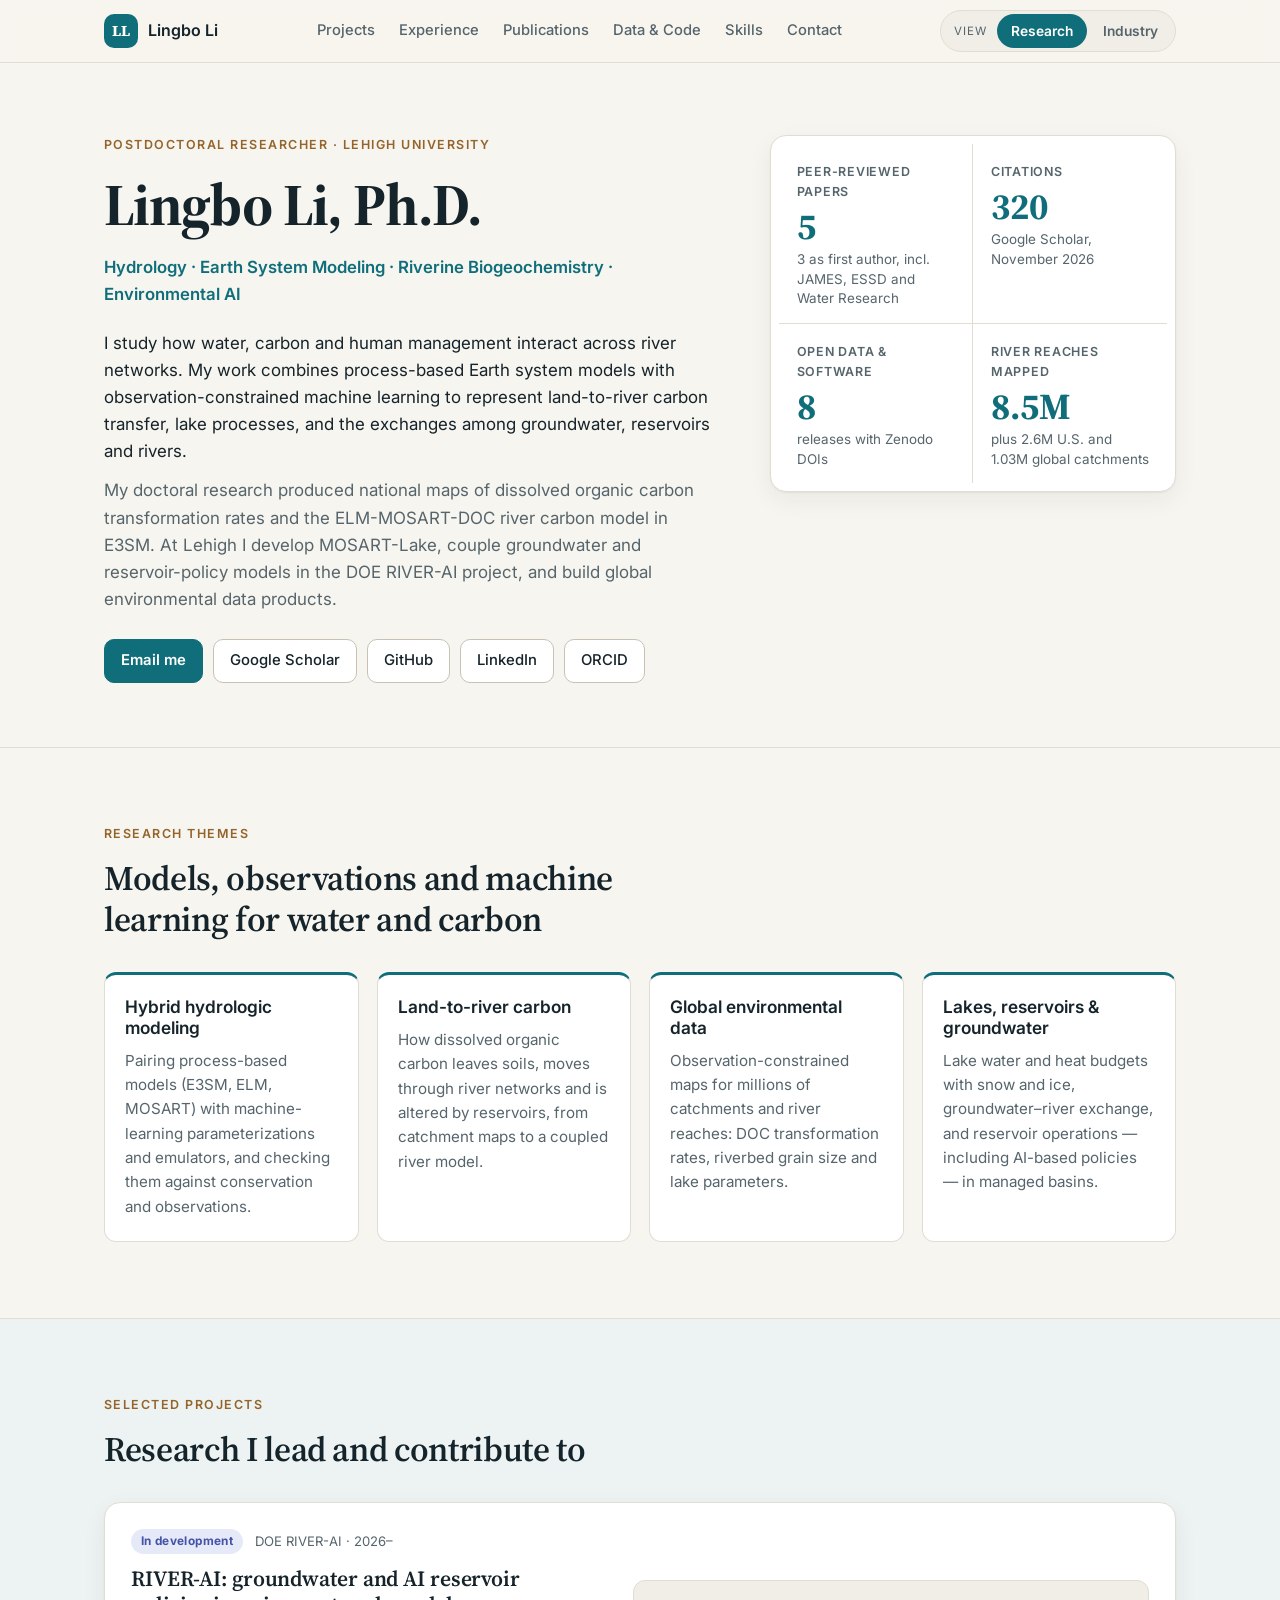
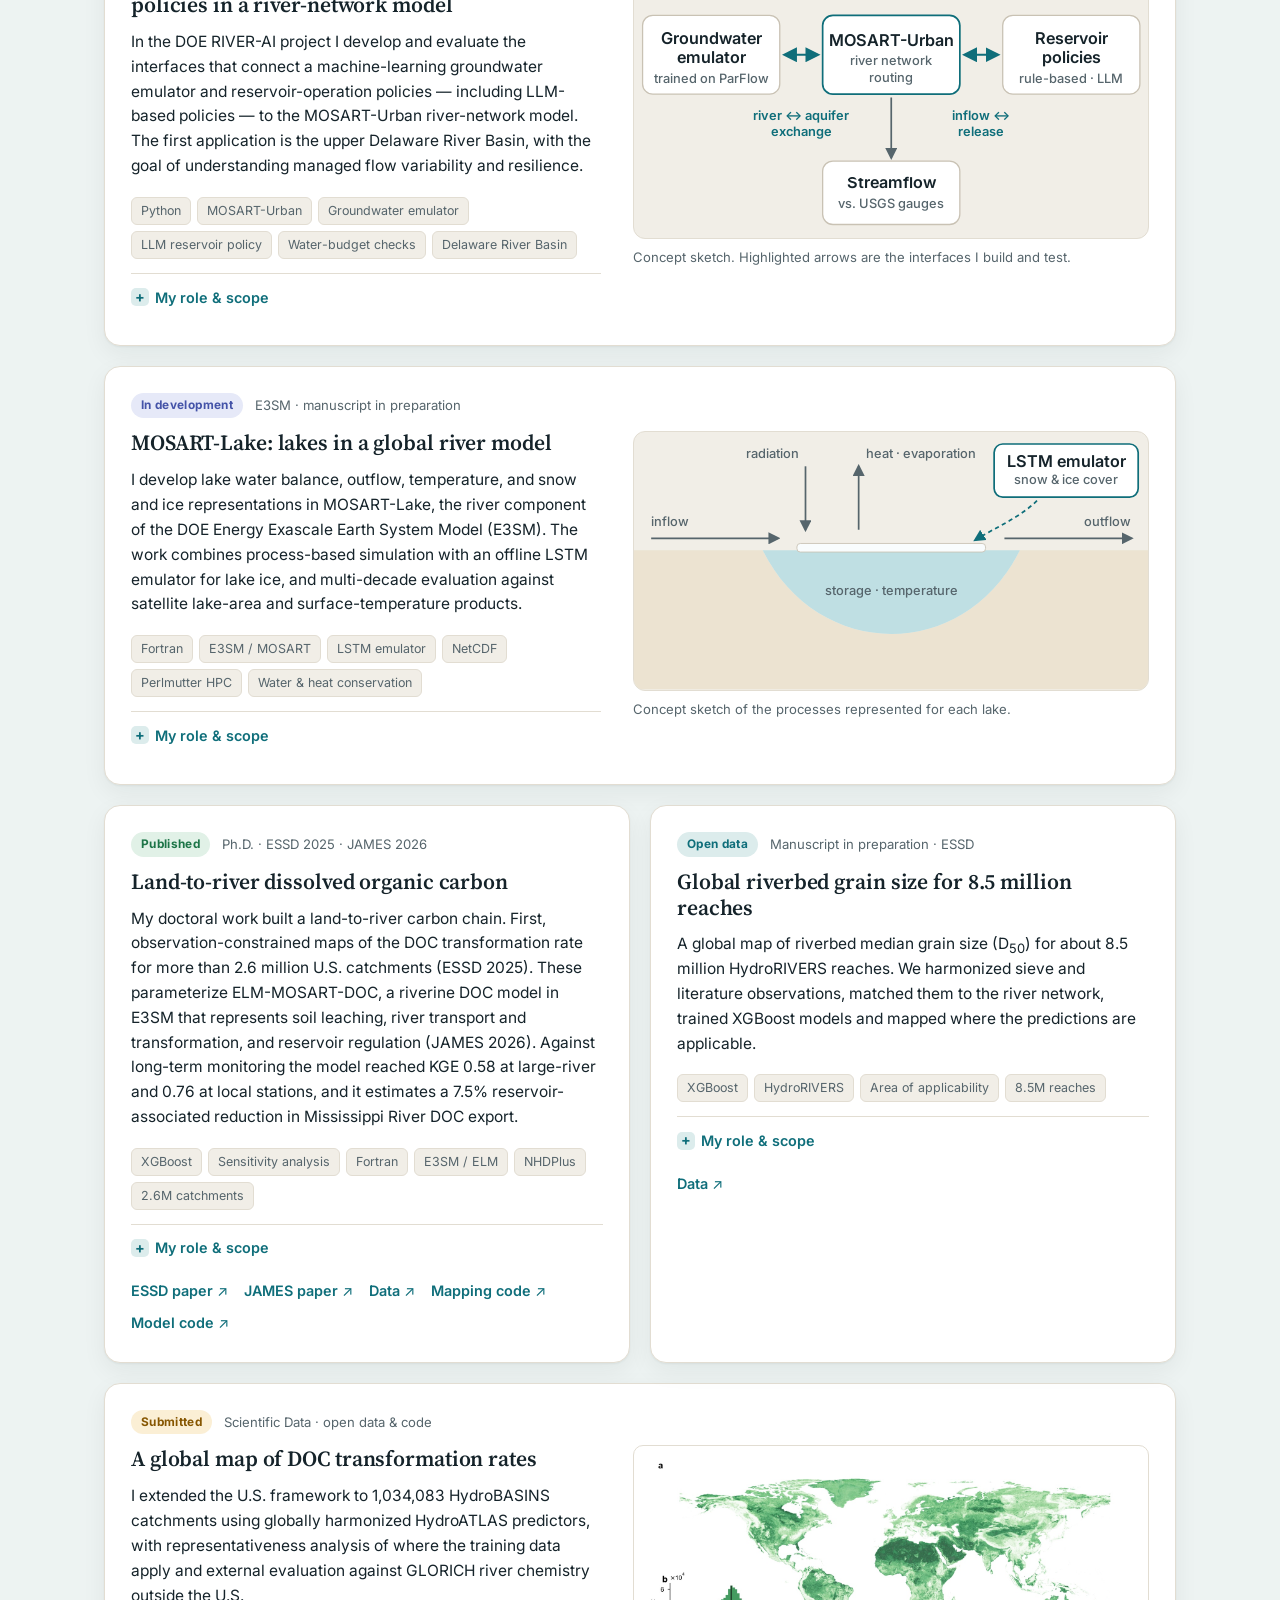
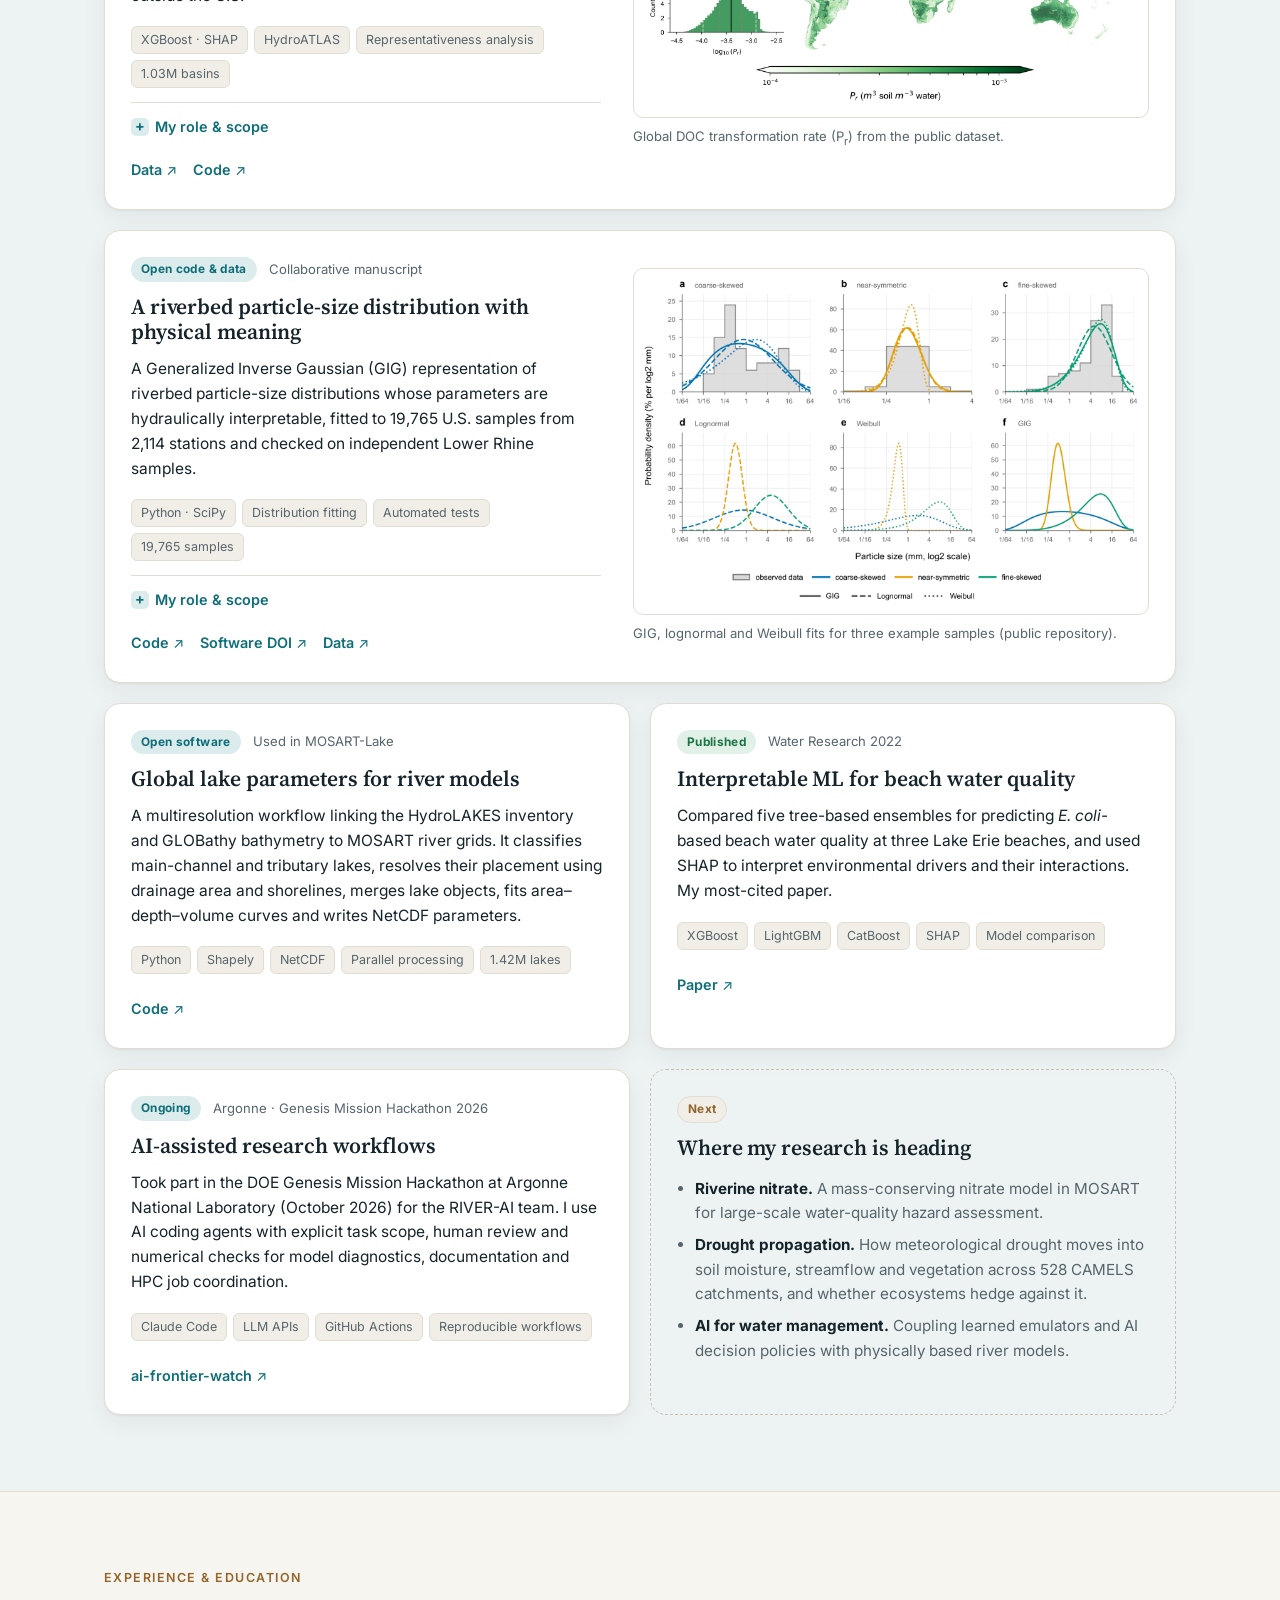
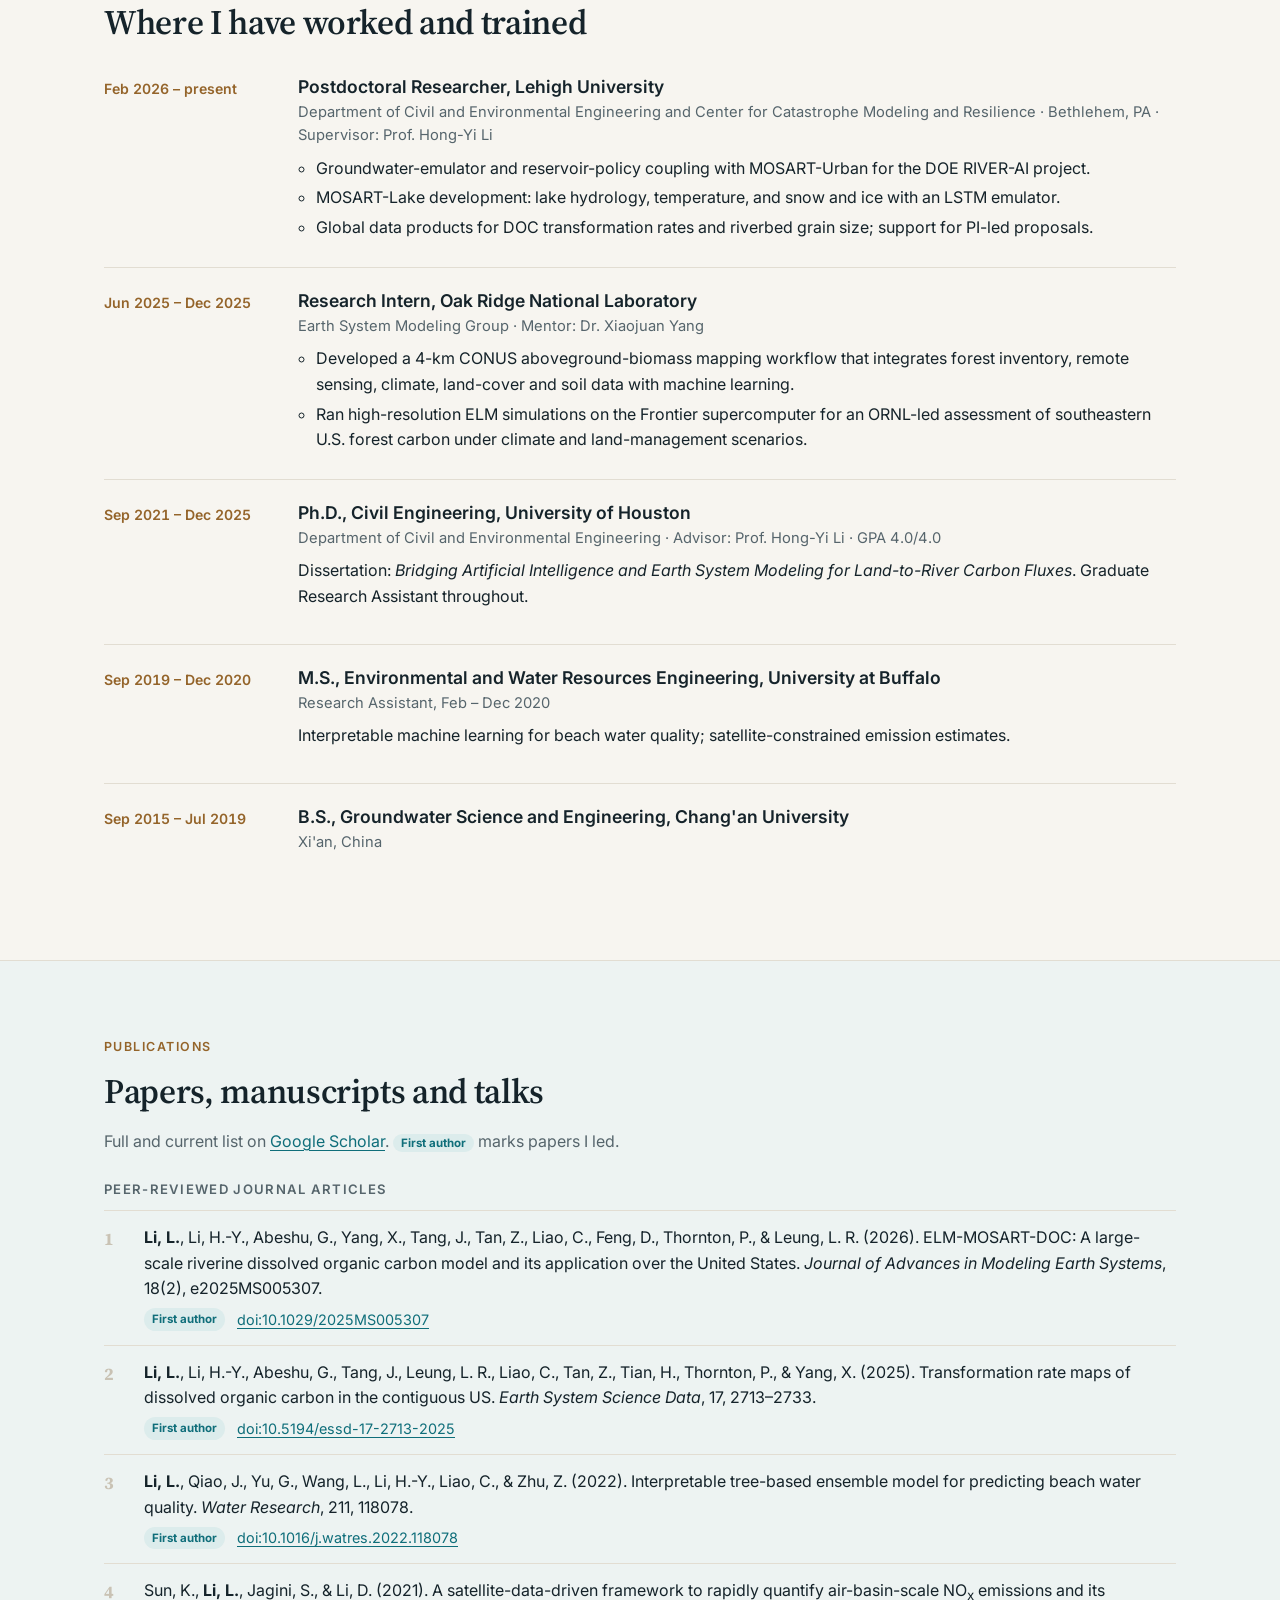
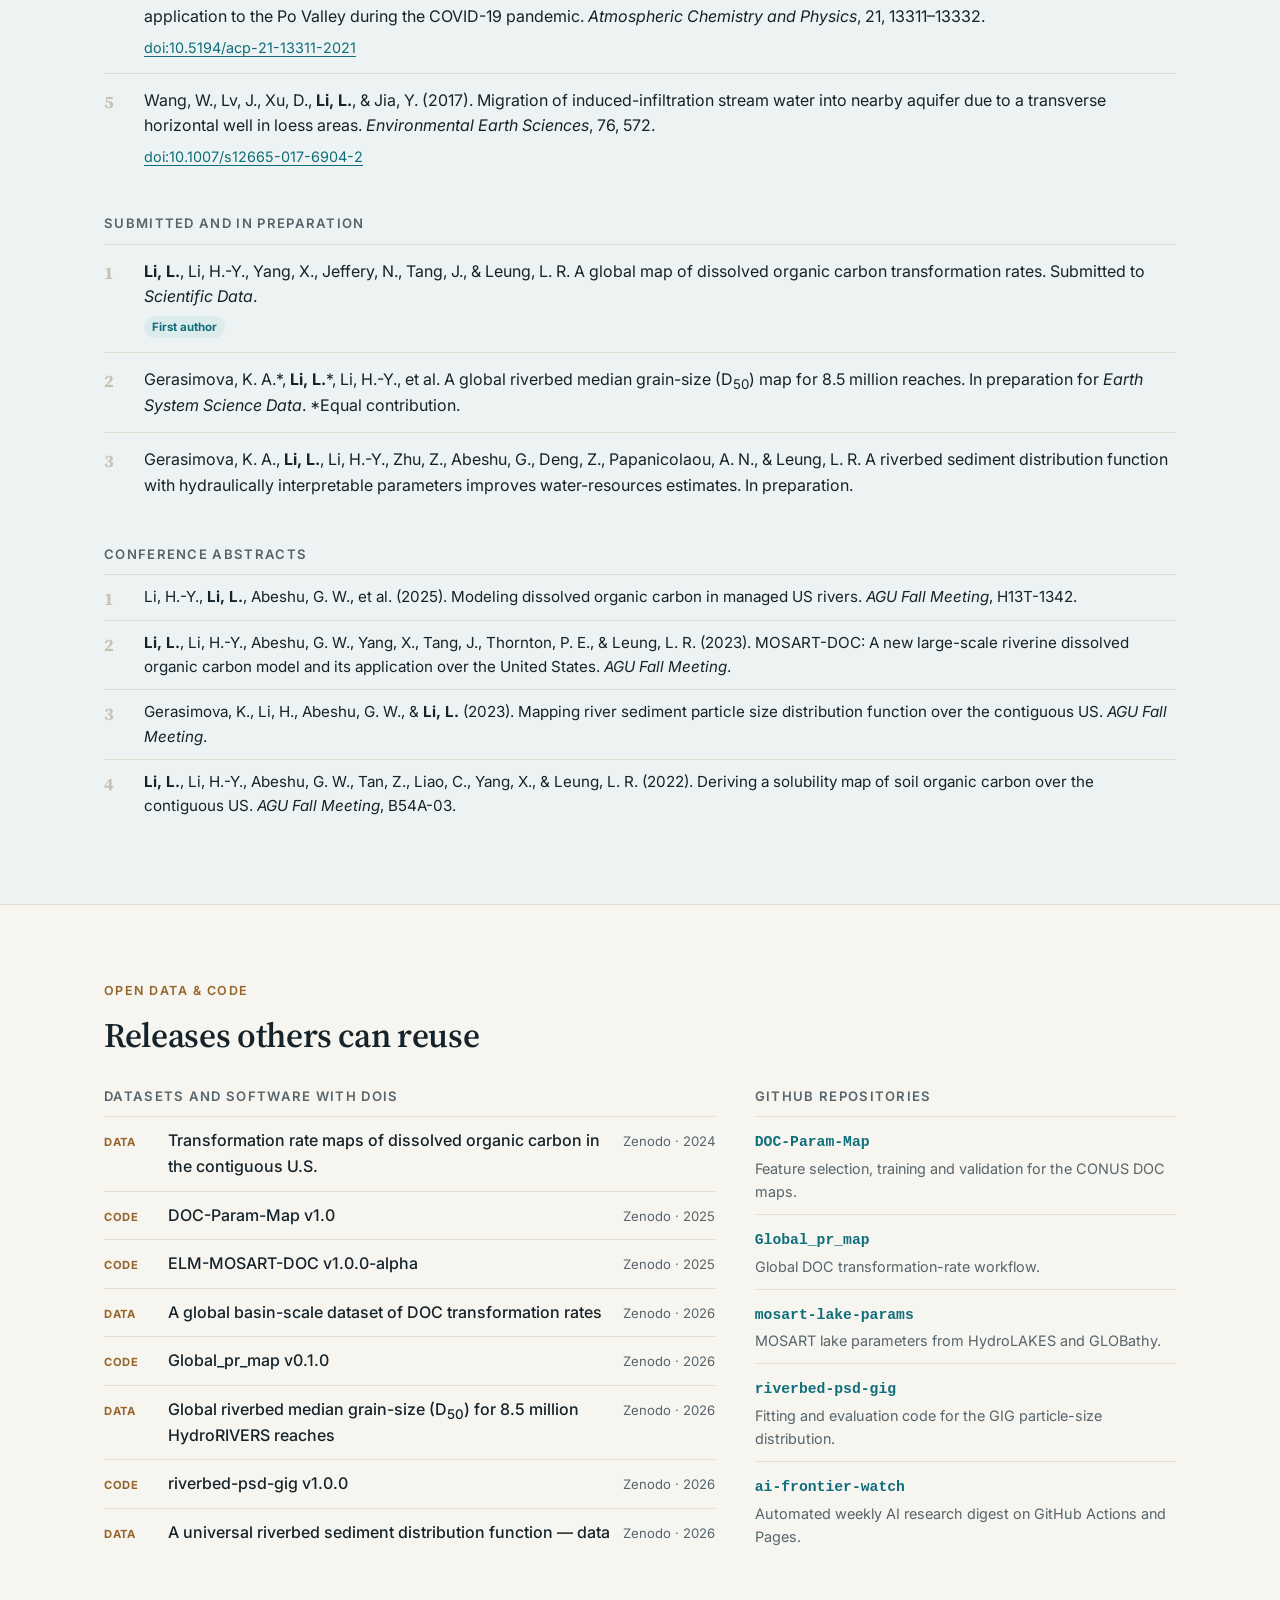
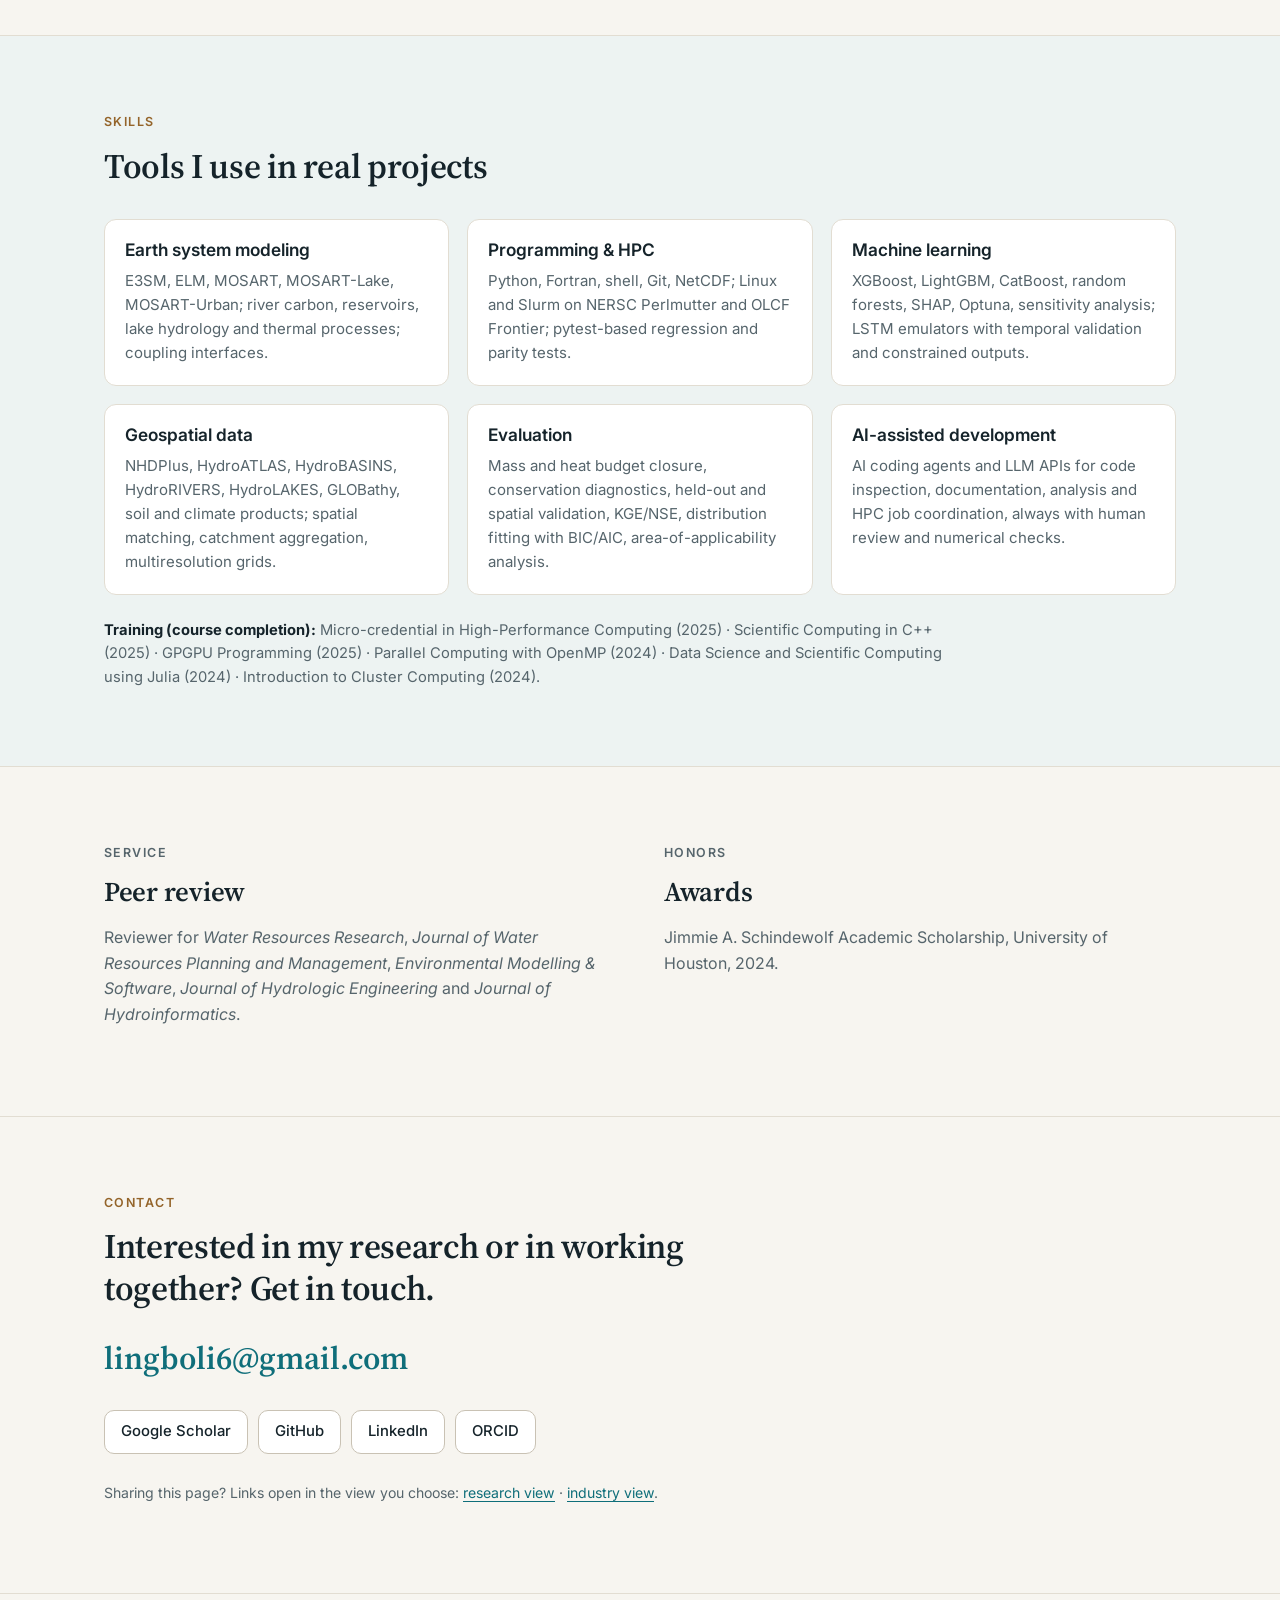
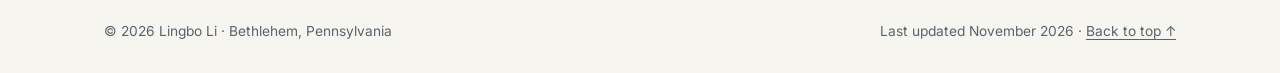
==== index.html @ 7fcd19cb "Launch personal website Single-page portfolio with Research and Industry views: projects, experience" ====
<!doctype html>
<html lang="en" data-view="research">
<head>
  <meta charset="utf-8" />
  <meta name="viewport" content="width=device-width, initial-scale=1" />
  <title>Lingbo Li, Ph.D.</title>
  <meta name="description" content="Lingbo Li, Ph.D. — postdoctoral researcher at Lehigh University working on hydrology, Earth system modeling and environmental machine learning: river carbon, lakes, groundwater–reservoir coupling and global geospatial data products." />
  <meta name="author" content="Lingbo Li" />
  <link rel="canonical" href="https://ceyxleo.github.io/" />
  <meta property="og:type" content="profile" />
  <meta property="og:title" content="Lingbo Li, Ph.D. — Hydrology, Earth System Modeling & Environmental AI" />
  <meta property="og:description" content="Process-based models, observations and machine learning for water, carbon and river networks. Publications, projects, data and code." />
  <meta property="og:url" content="https://ceyxleo.github.io/" />
  <meta property="og:image" content="https://ceyxleo.github.io/assets/global-doc-map.jpg" />
  <meta name="twitter:card" content="summary_large_image" />
  <meta name="theme-color" content="#0f6e7a" />
  <link rel="icon" href="assets/favicon.svg" type="image/svg+xml" />
  <link rel="preconnect" href="https://fonts.googleapis.com" />
  <link rel="preconnect" href="https://fonts.gstatic.com" crossorigin />
  <link href="https://fonts.googleapis.com/css2?family=Inter:wght@400;500;600;700&family=Source+Serif+4:opsz,wght@8..60,500;8..60,600;8..60,700&display=swap" rel="stylesheet" />
  <link rel="stylesheet" href="styles.css" />
  <script>
    // Pick the view before first paint: ?view= wins, then the last choice, then "research".
    (function () {
      var v = "research";
      try {
        var p = new URLSearchParams(location.search).get("view");
        if (p === "industry" || p === "research") { v = p; }
        else {
          var s = localStorage.getItem("ll-view");
          if (s === "industry" || s === "research") { v = s; }
        }
      } catch (e) {}
      document.documentElement.setAttribute("data-view", v);
    })();
  </script>
  <script type="application/ld+json">
  {
    "@context": "https://schema.org",
    "@type": "Person",
    "name": "Lingbo Li",
    "honorificSuffix": "Ph.D.",
    "jobTitle": "Postdoctoral Researcher",
    "affiliation": { "@type": "CollegeOrUniversity", "name": "Lehigh University" },
    "alumniOf": [
      { "@type": "CollegeOrUniversity", "name": "University of Houston" },
      { "@type": "CollegeOrUniversity", "name": "University at Buffalo" },
      { "@type": "CollegeOrUniversity", "name": "Chang'an University" }
    ],
    "knowsAbout": ["Hydrology", "Earth system modeling", "E3SM", "Riverine biogeochemistry", "Machine learning", "Geospatial data", "High-performance computing"],
    "email": "mailto:lingboli6@gmail.com",
    "url": "https://ceyxleo.github.io/",
    "sameAs": [
      "https://scholar.google.com/citations?user=C4_X7jQAAAAJ",
      "https://github.com/Ceyxleo",
      "https://www.linkedin.com/in/lingbo-li-ph-d-023a43292/",
      "https://orcid.org/0009-0007-9691-5369"
    ]
  }
  </script>
</head>
<body>
  <a class="skip" href="#main">Skip to content</a>

  <header class="topbar">
    <div class="topbar-inner">
      <a class="brand" href="#top" aria-label="Lingbo Li, back to top">
        <span class="mark" aria-hidden="true">LL</span>
        <span class="brand-name">Lingbo Li</span>
      </a>
      <nav class="nav" aria-label="Sections">
        <a href="#projects">Projects</a>
        <a href="#experience">Experience</a>
        <a href="#publications">Publications</a>
        <a href="#data-code">Data &amp; Code</a>
        <a href="#skills">Skills</a>
        <a href="#contact">Contact</a>
      </nav>
      <div class="lens" role="group" aria-label="Choose the profile view">
        <span class="lens-label">View</span>
        <button type="button" data-set-view="research" aria-pressed="true">Research</button>
        <button type="button" data-set-view="industry" aria-pressed="false">Industry</button>
      </div>
    </div>
  </header>

  <main id="main">
    <!-- ============ HERO ============ -->
    <section class="hero" id="top" style="--r:0; --i:0">
      <div class="wrap hero-grid">
        <div class="hero-text">
          <p class="eyebrow">Postdoctoral Researcher · Lehigh University</p>
          <h1>Lingbo Li, Ph.D.</h1>
          <p class="tagline r-only">Hydrology · Earth System Modeling · Riverine Biogeochemistry · Environmental AI</p>
          <p class="tagline i-only">Scientific Machine Learning · Geospatial Data Products · Simulation Software &amp; HPC</p>

          <div class="bio r-only">
            <p>I study how water, carbon and human management interact across river networks. My work combines process-based Earth system models with observation-constrained machine learning to represent land-to-river carbon transfer, lake processes, and the exchanges among groundwater, reservoirs and rivers.</p>
            <p>My doctoral research produced national maps of dissolved organic carbon transformation rates and the ELM-MOSART-DOC river carbon model in E3SM. At Lehigh I develop MOSART-Lake, couple groundwater and reservoir-policy models in the DOE RIVER-AI project, and build global environmental data products.</p>
          </div>
          <div class="bio i-only">
            <p>I turn heterogeneous environmental data and hard scientific questions into reproducible models, validated predictions and usable data products. I write Python and Fortran, run large simulations on DOE supercomputers, and build interpretable machine-learning workflows that scale to millions of catchments and river reaches.</p>
            <p>Recent work includes an LSTM emulator deployed across ~50,000 lake objects, coupling interfaces between a river model, a groundwater emulator and LLM-driven reservoir policies, and global geospatial ML products released with open data and code.</p>
          </div>

          <ul class="links" aria-label="Profiles">
            <li><a class="btn btn-primary" href="mailto:lingboli6@gmail.com">Email me</a></li>
            <li><a class="btn" href="https://scholar.google.com/citations?user=C4_X7jQAAAAJ&amp;hl=en" target="_blank" rel="noopener">Google Scholar</a></li>
            <li><a class="btn" href="https://github.com/Ceyxleo" target="_blank" rel="noopener">GitHub</a></li>
            <li><a class="btn" href="https://www.linkedin.com/in/lingbo-li-ph-d-023a43292/" target="_blank" rel="noopener">LinkedIn</a></li>
            <li><a class="btn" href="https://orcid.org/0009-0007-9691-5369" target="_blank" rel="noopener">ORCID</a></li>
          </ul>
        </div>

        <aside class="glance" aria-label="At a glance">
          <dl class="stats">
            <div><dt>Peer-reviewed papers</dt><dd>5</dd><p>3 as first author, incl. JAMES, ESSD and Water Research</p></div>
            <div><dt>Citations</dt><dd>320</dd><p>Google Scholar, November 2026</p></div>
            <div><dt>Open data &amp; software</dt><dd>8</dd><p>releases with Zenodo DOIs</p></div>
            <div><dt>River reaches mapped</dt><dd>8.5M</dd><p>plus 2.6M U.S. and 1.03M global catchments</p></div>
          </dl>
        </aside>
      </div>
    </section>

    <!-- ============ THEMES / CAPABILITIES ============ -->
    <section class="section" id="about" style="--r:1; --i:1" aria-labelledby="about-title">
      <div class="wrap">
        <p class="kicker r-only">Research themes</p>
        <p class="kicker i-only">What I bring</p>
        <h2 id="about-title"><span class="r-only">Models, observations and machine learning for water and carbon</span><span class="i-only">From raw environmental data to validated, reproducible products</span></h2>

        <div class="themes r-only">
          <article class="theme">
            <h3>Hybrid hydrologic modeling</h3>
            <p>Pairing process-based models (E3SM, ELM, MOSART) with machine-learning parameterizations and emulators, and checking them against conservation and observations.</p>
          </article>
          <article class="theme">
            <h3>Land-to-river carbon</h3>
            <p>How dissolved organic carbon leaves soils, moves through river networks and is altered by reservoirs, from catchment maps to a coupled river model.</p>
          </article>
          <article class="theme">
            <h3>Global environmental data</h3>
            <p>Observation-constrained maps for millions of catchments and river reaches: DOC transformation rates, riverbed grain size and lake parameters.</p>
          </article>
          <article class="theme">
            <h3>Lakes, reservoirs &amp; groundwater</h3>
            <p>Lake water and heat budgets with snow and ice, groundwater–river exchange, and reservoir operations — including AI-based policies — in managed basins.</p>
          </article>
        </div>

        <div class="themes i-only">
          <article class="theme">
            <h3>Interpretable machine learning</h3>
            <p>XGBoost and tree ensembles with SHAP, feature screening and sensitivity analysis; LSTM emulators with explicit train/test separation.</p>
          </article>
          <article class="theme">
            <h3>Geospatial data engineering</h3>
            <p>Pipelines that join monitoring data to river networks and basins (NHDPlus, HydroATLAS, HydroRIVERS, HydroLAKES) at national and global scale.</p>
          </article>
          <article class="theme">
            <h3>Simulation software &amp; HPC</h3>
            <p>Fortran and Python development inside large coupled models, model coupling interfaces, and production runs on NERSC Perlmutter and OLCF Frontier.</p>
          </article>
          <article class="theme">
            <h3>Validation &amp; reproducibility</h3>
            <p>Mass and heat budget checks, bit-for-bit regression tests, held-out evaluation, automated tests and versioned data and code releases.</p>
          </article>
        </div>
      </div>
    </section>

    <!-- ============ PROJECTS ============ -->
    <!-- Card order: --r is the Research view, --i is the Industry view. -->
    <section class="section section-tint" id="projects" style="--r:2; --i:2" aria-labelledby="projects-title">
      <div class="wrap">
        <p class="kicker">Selected projects</p>
        <h2 id="projects-title"><span class="r-only">Research I lead and contribute to</span><span class="i-only">Things I have built, tested and shipped</span></h2>

        <div class="projects">

          <!-- P01 RIVER-AI -->
          <article class="project wide" style="--r:1; --i:6">
            <div class="project-body">
              <div class="project-head">
                <span class="status status-dev">In development</span>
                <span class="where">DOE RIVER-AI · 2026–</span>
              </div>
              <h3>RIVER-AI: groundwater and AI reservoir policies in a river-network model</h3>
              <p class="r-only">In the DOE RIVER-AI project I develop and evaluate the interfaces that connect a machine-learning groundwater emulator and reservoir-operation policies — including LLM-based policies — to the MOSART-Urban river-network model. The first application is the upper Delaware River Basin, with the goal of understanding managed flow variability and resilience.</p>
              <p class="i-only">Implemented and tested coupling interfaces between a Python river-network model, an ML groundwater emulator and LLM-driven reservoir policies: spatial and calendar alignment, alternative exchange schemes, water-budget diagnostics, bit-for-bit regression checks and comparison against observed streamflow.</p>
              <ul class="tags">
                <li>Python</li><li>MOSART-Urban</li><li>Groundwater emulator</li><li>LLM reservoir policy</li><li>Water-budget checks</li><li>Delaware River Basin</li>
              </ul>
              <details>
                <summary>My role &amp; scope</summary>
                <p>I own the river-model side: the interfaces, integration and evaluation. The ParFlow simulations, the groundwater emulator and the reservoir policies are developed by partner teams. This is active, unpublished work, so no results are shown here.</p>
              </details>
            </div>
            <figure class="project-fig schematic">
              <svg viewBox="0 0 600 300" role="img" aria-labelledby="sx1-t sx1-d">
                <title id="sx1-t">RIVER-AI coupling schematic</title>
                <desc id="sx1-d">A groundwater emulator and reservoir policies (rule-based or LLM) exchange water with the MOSART-Urban river network, which produces streamflow compared with gauges. The exchange interfaces are highlighted.</desc>
                <defs>
                  <marker id="sx1-a" viewBox="0 0 10 10" refX="8" refY="5" markerWidth="7" markerHeight="7" orient="auto-start-reverse"><path class="sx-head" d="M0 0 L10 5 L0 10 z" /></marker>
                  <marker id="sx1-m" viewBox="0 0 10 10" refX="8" refY="5" markerWidth="7" markerHeight="7" orient="auto-start-reverse"><path class="sx-head-m" d="M0 0 L10 5 L0 10 z" /></marker>
                </defs>
                <rect class="sx-box" x="10" y="40" width="160" height="92" rx="12" />
                <text class="sx-title" x="90" y="74" text-anchor="middle">Groundwater</text>
                <text class="sx-title" x="90" y="96" text-anchor="middle">emulator</text>
                <text class="sx-sub" x="90" y="119" text-anchor="middle">trained on ParFlow</text>

                <rect class="sx-box sx-core" x="220" y="40" width="160" height="92" rx="12" />
                <text class="sx-title" x="300" y="76" text-anchor="middle">MOSART-Urban</text>
                <text class="sx-sub" x="300" y="98" text-anchor="middle">river network</text>
                <text class="sx-sub" x="300" y="118" text-anchor="middle">routing</text>

                <rect class="sx-box" x="430" y="40" width="160" height="92" rx="12" />
                <text class="sx-title" x="510" y="74" text-anchor="middle">Reservoir</text>
                <text class="sx-title" x="510" y="96" text-anchor="middle">policies</text>
                <text class="sx-sub" x="510" y="119" text-anchor="middle">rule-based · LLM</text>

                <line class="sx-arrow" x1="176" y1="86" x2="214" y2="86" marker-start="url(#sx1-a)" marker-end="url(#sx1-a)" />
                <line class="sx-arrow" x1="386" y1="86" x2="424" y2="86" marker-start="url(#sx1-a)" marker-end="url(#sx1-a)" />
                <text class="sx-label" x="195" y="162" text-anchor="middle">river ↔ aquifer</text>
                <text class="sx-label" x="195" y="181" text-anchor="middle">exchange</text>
                <text class="sx-label" x="405" y="162" text-anchor="middle">inflow ↔</text>
                <text class="sx-label" x="405" y="181" text-anchor="middle">release</text>

                <line class="sx-arrow sx-plain" x1="300" y1="136" x2="300" y2="206" marker-end="url(#sx1-m)" />
                <rect class="sx-box" x="220" y="210" width="160" height="74" rx="12" />
                <text class="sx-title" x="300" y="242" text-anchor="middle">Streamflow</text>
                <text class="sx-sub" x="300" y="265" text-anchor="middle">vs. USGS gauges</text>
              </svg>
              <figcaption>Concept sketch. Highlighted arrows are the interfaces I build and test.</figcaption>
            </figure>
          </article>

          <!-- P02 MOSART-Lake -->
          <article class="project wide" style="--r:2; --i:5">
            <div class="project-body">
              <div class="project-head">
                <span class="status status-dev">In development</span>
                <span class="where">E3SM · manuscript in preparation</span>
              </div>
              <h3>MOSART-Lake: lakes in a global river model</h3>
              <p class="r-only">I develop lake water balance, outflow, temperature, and snow and ice representations in MOSART-Lake, the river component of the DOE Energy Exascale Earth System Model (E3SM). The work combines process-based simulation with an offline LSTM emulator for lake ice, and multi-decade evaluation against satellite lake-area and surface-temperature products.</p>
              <p class="i-only">Built an LSTM emulator and NetCDF deployment workflow for 49,708 lake objects: ten dynamic forcings and five static inputs, a locked temporal test period, physically constrained outputs, integrity checks and numerical parity between the training stack and the deployed inference code.</p>
              <ul class="tags">
                <li>Fortran</li><li>E3SM / MOSART</li><li>LSTM emulator</li><li>NetCDF</li><li>Perlmutter HPC</li><li>Water &amp; heat conservation</li>
              </ul>
              <details>
                <summary>My role &amp; scope</summary>
                <p>Model development, the snow and ice emulator, simulation diagnostics and the manuscript draft. The model is under active development; performance numbers will be shared once the production version is published.</p>
              </details>
            </div>
            <figure class="project-fig schematic">
              <svg viewBox="0 0 600 300" role="img" aria-labelledby="sx2-t sx2-d">
                <title id="sx2-t">MOSART-Lake process schematic</title>
                <desc id="sx2-d">A lake on a river: river inflow, lake storage and temperature, outflow downstream, heat exchange with the atmosphere, and a snow and ice cover predicted by an LSTM emulator.</desc>
                <defs>
                  <marker id="sx2-a" viewBox="0 0 10 10" refX="8" refY="5" markerWidth="7" markerHeight="7" orient="auto-start-reverse"><path class="sx-head" d="M0 0 L10 5 L0 10 z" /></marker>
                  <marker id="sx2-m" viewBox="0 0 10 10" refX="8" refY="5" markerWidth="7" markerHeight="7" orient="auto-start-reverse"><path class="sx-head-m" d="M0 0 L10 5 L0 10 z" /></marker>
                </defs>
                <path class="sx-land" d="M0 138 L150 138 C 215 268, 385 268, 450 138 L600 138 L600 300 L0 300 Z" />
                <path class="sx-water" d="M150 138 C 215 268, 385 268, 450 138 Z" />
                <rect class="sx-ice" x="190" y="130" width="220" height="10" rx="4" />
                <text class="sx-sub" x="300" y="190" text-anchor="middle">storage · temperature</text>

                <line class="sx-arrow sx-plain" x1="20" y1="124" x2="168" y2="124" marker-end="url(#sx2-m)" />
                <text class="sx-label sx-muted" x="20" y="110">inflow</text>
                <line class="sx-arrow sx-plain" x1="432" y1="124" x2="580" y2="124" marker-end="url(#sx2-m)" />
                <text class="sx-label sx-muted" x="580" y="110" text-anchor="end">outflow</text>

                <line class="sx-arrow sx-plain" x1="200" y1="40" x2="200" y2="114" marker-end="url(#sx2-m)" />
                <line class="sx-arrow sx-plain" x1="262" y1="114" x2="262" y2="40" marker-end="url(#sx2-m)" />
                <text class="sx-label sx-muted" x="192" y="30" text-anchor="end">radiation</text>
                <text class="sx-label sx-muted" x="270" y="30">heat · evaporation</text>

                <rect class="sx-box sx-core" x="420" y="14" width="168" height="62" rx="10" />
                <text class="sx-title" x="504" y="41" text-anchor="middle">LSTM emulator</text>
                <text class="sx-sub" x="504" y="61" text-anchor="middle">snow &amp; ice cover</text>
                <path class="sx-arrow sx-dash" d="M470 80 C 450 100, 420 112, 398 126" marker-end="url(#sx2-a)" />
              </svg>
              <figcaption>Concept sketch of the processes represented for each lake.</figcaption>
            </figure>
          </article>

          <!-- P05 + P06 Doctoral DOC work -->
          <article class="project" style="--r:3; --i:8">
            <div class="project-body">
              <div class="project-head">
                <span class="status status-pub">Published</span>
                <span class="where">Ph.D. · ESSD 2025 · JAMES 2026</span>
              </div>
              <h3>Land-to-river dissolved organic carbon</h3>
              <p class="r-only">My doctoral work built a land-to-river carbon chain. First, observation-constrained maps of the DOC transformation rate for more than 2.6 million U.S. catchments (ESSD 2025). These parameterize ELM-MOSART-DOC, a riverine DOC model in E3SM that represents soil leaching, river transport and transformation, and reservoir regulation (JAMES 2026). Against long-term monitoring the model reached KGE 0.58 at large-river and 0.76 at local stations, and it estimates a 7.5% reservoir-associated reduction in Mississippi River DOC export.</p>
              <p class="i-only">Built an interpretable XGBoost workflow that combines river chemistry, soil-carbon and watershed data to predict a carbon parameter for more than 2.6 million catchments, then implemented and validated a coupled land–river carbon model in Fortran (E3SM) against national river monitoring records. Both data and code are public.</p>
              <ul class="tags">
                <li>XGBoost</li><li>Sensitivity analysis</li><li>Fortran</li><li>E3SM / ELM</li><li>NHDPlus</li><li>2.6M catchments</li>
              </ul>
              <details>
                <summary>My role &amp; scope</summary>
                <p>First author of both papers; led model development, mapping and evaluation. The model code is built on E3SM v2.1.0, whose wider codebase belongs to the E3SM community.</p>
              </details>
              <ul class="proj-links">
                <li><a href="https://doi.org/10.5194/essd-17-2713-2025" target="_blank" rel="noopener">ESSD paper</a></li>
                <li><a href="https://doi.org/10.1029/2025MS005307" target="_blank" rel="noopener">JAMES paper</a></li>
                <li><a href="https://doi.org/10.5281/zenodo.14563816" target="_blank" rel="noopener">Data</a></li>
                <li><a href="https://github.com/Ceyxleo/DOC-Param-Map" target="_blank" rel="noopener">Mapping code</a></li>
                <li><a href="https://doi.org/10.5281/zenodo.17730412" target="_blank" rel="noopener">Model code</a></li>
              </ul>
            </div>
          </article>

          <!-- P07 Global DOC -->
          <article class="project wide" style="--r:4; --i:3">
            <div class="project-body">
              <div class="project-head">
                <span class="status status-sub">Submitted</span>
                <span class="where">Scientific Data · open data &amp; code</span>
              </div>
              <h3>A global map of DOC transformation rates</h3>
              <p class="r-only">I extended the U.S. framework to 1,034,083 HydroBASINS catchments using globally harmonized HydroATLAS predictors, with representativeness analysis of where the training data apply and external evaluation against GLORICH river chemistry outside the U.S.</p>
              <p class="i-only">A reproducible regional-to-global prediction pipeline: preprocessing, feature screening, XGBoost training, domain-representativeness diagnostics, external validation and GIS-ready outputs for 1.03 million basins worldwide.</p>
              <ul class="tags">
                <li>XGBoost · SHAP</li><li>HydroATLAS</li><li>Representativeness analysis</li><li>1.03M basins</li>
              </ul>
              <details>
                <summary>My role &amp; scope</summary>
                <p>First author; designed and ran the full workflow. The manuscript is submitted to Scientific Data; the dataset and code are already public.</p>
              </details>
              <ul class="proj-links">
                <li><a href="https://doi.org/10.5281/zenodo.20436899" target="_blank" rel="noopener">Data</a></li>
                <li><a href="https://github.com/Ceyxleo/Global_pr_map" target="_blank" rel="noopener">Code</a></li>
              </ul>
            </div>
            <figure class="project-fig">
              <img src="assets/global-doc-map.jpg" width="1600" height="821" loading="lazy" alt="World map of the DOC transformation rate Pr, shaded light to dark green, with a histogram inset." />
              <figcaption>Global DOC transformation rate (P<sub>r</sub>) from the public dataset.</figcaption>
            </figure>
          </article>

          <!-- P08 D50 -->
          <article class="project" style="--r:5; --i:4">
            <div class="project-body">
              <div class="project-head">
                <span class="status status-open">Open data</span>
                <span class="where">Manuscript in preparation · ESSD</span>
              </div>
              <h3>Global riverbed grain size for 8.5 million reaches</h3>
              <p class="r-only">A global map of riverbed median grain size (D<sub>50</sub>) for about 8.5 million HydroRIVERS reaches. We harmonized sieve and literature observations, matched them to the river network, trained XGBoost models and mapped where the predictions are applicable.</p>
              <p class="i-only">Global geospatial ML for 8.48 million river reaches: matching field observations to the river network, data-quality controls, feature analysis and area-of-applicability diagnostics, released as an open dataset.</p>
              <ul class="tags">
                <li>XGBoost</li><li>HydroRIVERS</li><li>Area of applicability</li><li>8.5M reaches</li>
              </ul>
              <details>
                <summary>My role &amp; scope</summary>
                <p>Equal-contribution author with Kseniia A. Gerasimova: data harmonization, model development and improvement, and figures. The public dataset is an earlier version than the manuscript in revision.</p>
              </details>
              <ul class="proj-links">
                <li><a href="https://doi.org/10.5281/zenodo.20106874" target="_blank" rel="noopener">Data</a></li>
              </ul>
            </div>
          </article>

          <!-- P09 GIG -->
          <article class="project wide-r" style="--r:6; --i:9">
            <div class="project-body">
              <div class="project-head">
                <span class="status status-open">Open code &amp; data</span>
                <span class="where">Collaborative manuscript</span>
              </div>
              <h3>A riverbed particle-size distribution with physical meaning</h3>
              <p class="r-only">A Generalized Inverse Gaussian (GIG) representation of riverbed particle-size distributions whose parameters are hydraulically interpretable, fitted to 19,765 U.S. samples from 2,114 stations and checked on independent Lower Rhine samples.</p>
              <p class="i-only">Packaged a reproducible Python workflow that fits and compares 25 candidate distributions with multi-start optimization, BIC/AIC model selection and percentile inversion, with 47 automated tests and scripts that regenerate every table and figure.</p>
              <ul class="tags">
                <li>Python · SciPy</li><li>Distribution fitting</li><li>Automated tests</li><li>19,765 samples</li>
              </ul>
              <details>
                <summary>My role &amp; scope</summary>
                <p>Second author on Kseniia A. Gerasimova's study: distribution fitting, model comparison, analysis reproduction and the software and data release.</p>
              </details>
              <ul class="proj-links">
                <li><a href="https://github.com/Ceyxleo/riverbed-psd-gig" target="_blank" rel="noopener">Code</a></li>
                <li><a href="https://doi.org/10.5281/zenodo.22339164" target="_blank" rel="noopener">Software DOI</a></li>
                <li><a href="https://doi.org/10.5281/zenodo.22339349" target="_blank" rel="noopener">Data</a></li>
              </ul>
            </div>
            <figure class="project-fig">
              <img src="assets/gig-psd-fits.png" width="1400" height="926" loading="lazy" alt="Six panels comparing GIG, lognormal and Weibull fits to coarse-skewed, near-symmetric and fine-skewed riverbed grain-size samples." />
              <figcaption>GIG, lognormal and Weibull fits for three example samples (public repository).</figcaption>
            </figure>
          </article>

          <!-- P03 Lake parameters -->
          <article class="project" style="--r:7; --i:2">
            <div class="project-body">
              <div class="project-head">
                <span class="status status-open">Open software</span>
                <span class="where">Used in MOSART-Lake</span>
              </div>
              <h3>Global lake parameters for river models</h3>
              <p class="r-only">A multiresolution workflow linking the HydroLAKES inventory and GLOBathy bathymetry to MOSART river grids. It classifies main-channel and tributary lakes, resolves their placement using drainage area and shorelines, merges lake objects, fits area–depth–volume curves and writes NetCDF parameters.</p>
              <p class="i-only">Reusable Python/NetCDF pipeline that processes about 1.42 million lake records: spatial matching, parallel curve fitting, configurable grid resolution and automated QA/QC reports on completeness and placement.</p>
              <ul class="tags">
                <li>Python</li><li>Shapely</li><li>NetCDF</li><li>Parallel processing</li><li>1.42M lakes</li>
              </ul>
              <ul class="proj-links">
                <li><a href="https://github.com/Ceyxleo/mosart-lake-params" target="_blank" rel="noopener">Code</a></li>
              </ul>
            </div>
          </article>

          <!-- P13 Beach water quality -->
          <article class="project" style="--r:8; --i:1">
            <div class="project-body">
              <div class="project-head">
                <span class="status status-pub">Published</span>
                <span class="where">Water Research 2022</span>
              </div>
              <h3>Interpretable ML for beach water quality</h3>
              <p class="r-only">Compared five tree-based ensembles for predicting <i>E. coli</i>-based beach water quality at three Lake Erie beaches, and used SHAP to interpret environmental drivers and their interactions. My most-cited paper.</p>
              <p class="i-only">Benchmarked classification trees, random forest, CatBoost, XGBoost and LightGBM, and used global and local SHAP explanations to connect microbial water-quality predictions to the environmental conditions behind them. My most-cited paper (289 citations on Google Scholar).</p>
              <ul class="tags">
                <li>XGBoost</li><li>LightGBM</li><li>CatBoost</li><li>SHAP</li><li>Model comparison</li>
              </ul>
              <ul class="proj-links">
                <li><a href="https://doi.org/10.1016/j.watres.2022.118078" target="_blank" rel="noopener">Paper</a></li>
              </ul>
            </div>
          </article>

          <!-- P16 AI workflows -->
          <article class="project" style="--r:9; --i:7">
            <div class="project-body">
              <div class="project-head">
                <span class="status status-open">Ongoing</span>
                <span class="where">Argonne · Genesis Mission Hackathon 2026</span>
              </div>
              <h3>AI-assisted research workflows</h3>
              <p>Took part in the DOE Genesis Mission Hackathon at Argonne National Laboratory (October 2026) for the RIVER-AI team. I use AI coding agents with explicit task scope, human review and numerical checks for model diagnostics, documentation and HPC job coordination.</p>
              <p class="i-only">Side project: <a href="https://ceyxleo.github.io/ai-frontier-watch/" target="_blank" rel="noopener">ai-frontier-watch</a>, a public pipeline that runs weekly on GitHub Actions, calls an LLM API with web search and structured outputs, and publishes a bilingual AI research digest to GitHub Pages.</p>
              <ul class="tags">
                <li>Claude Code</li><li>LLM APIs</li><li>GitHub Actions</li><li>Reproducible workflows</li>
              </ul>
              <ul class="proj-links">
                <li><a href="https://github.com/Ceyxleo/ai-frontier-watch" target="_blank" rel="noopener">ai-frontier-watch</a></li>
              </ul>
            </div>
          </article>

          <!-- Next directions (research view only) -->
          <article class="project project-next r-only" style="--r:10; --i:99">
            <div class="project-body">
              <div class="project-head"><span class="status status-plan">Next</span></div>
              <h3>Where my research is heading</h3>
              <ul class="next-list">
                <li><strong>Riverine nitrate.</strong> A mass-conserving nitrate model in MOSART for large-scale water-quality hazard assessment.</li>
                <li><strong>Drought propagation.</strong> How meteorological drought moves into soil moisture, streamflow and vegetation across 528 CAMELS catchments, and whether ecosystems hedge against it.</li>
                <li><strong>AI for water management.</strong> Coupling learned emulators and AI decision policies with physically based river models.</li>
              </ul>
            </div>
          </article>

        </div>
      </div>
    </section>

    <!-- ============ EXPERIENCE & EDUCATION ============ -->
    <section class="section" id="experience" style="--r:3; --i:4" aria-labelledby="experience-title">
      <div class="wrap">
        <p class="kicker">Experience &amp; education</p>
        <h2 id="experience-title">Where I have worked and trained</h2>

        <ol class="timeline">
          <li>
            <p class="when">Feb 2026 – present</p>
            <div>
              <h3>Postdoctoral Researcher, Lehigh University</h3>
              <p class="org">Department of Civil and Environmental Engineering and Center for Catastrophe Modeling and Resilience · Bethlehem, PA · Supervisor: Prof. Hong-Yi Li</p>
              <ul>
                <li>Groundwater-emulator and reservoir-policy coupling with MOSART-Urban for the DOE RIVER-AI project.</li>
                <li>MOSART-Lake development: lake hydrology, temperature, and snow and ice with an LSTM emulator.</li>
                <li>Global data products for DOC transformation rates and riverbed grain size; support for PI-led proposals.</li>
              </ul>
            </div>
          </li>
          <li>
            <p class="when">Jun 2025 – Dec 2025</p>
            <div>
              <h3>Research Intern, Oak Ridge National Laboratory</h3>
              <p class="org">Earth System Modeling Group · Mentor: Dr. Xiaojuan Yang</p>
              <ul>
                <li>Developed a 4-km CONUS aboveground-biomass mapping workflow that integrates forest inventory, remote sensing, climate, land-cover and soil data with machine learning.</li>
                <li>Ran high-resolution ELM simulations on the Frontier supercomputer for an ORNL-led assessment of southeastern U.S. forest carbon under climate and land-management scenarios.</li>
              </ul>
            </div>
          </li>
          <li>
            <p class="when">Sep 2021 – Dec 2025</p>
            <div>
              <h3>Ph.D., Civil Engineering, University of Houston</h3>
              <p class="org">Department of Civil and Environmental Engineering · Advisor: Prof. Hong-Yi Li · GPA 4.0/4.0</p>
              <p>Dissertation: <em>Bridging Artificial Intelligence and Earth System Modeling for Land-to-River Carbon Fluxes</em>. Graduate Research Assistant throughout.</p>
            </div>
          </li>
          <li>
            <p class="when">Sep 2019 – Dec 2020</p>
            <div>
              <h3>M.S., Environmental and Water Resources Engineering, University at Buffalo</h3>
              <p class="org">Research Assistant, Feb – Dec 2020</p>
              <p>Interpretable machine learning for beach water quality; satellite-constrained emission estimates.</p>
            </div>
          </li>
          <li>
            <p class="when">Sep 2015 – Jul 2019</p>
            <div>
              <h3>B.S., Groundwater Science and Engineering, Chang'an University</h3>
              <p class="org">Xi'an, China</p>
            </div>
          </li>
        </ol>
      </div>
    </section>

    <!-- ============ PUBLICATIONS ============ -->
    <section class="section section-tint" id="publications" style="--r:4; --i:6" aria-labelledby="pubs-title">
      <div class="wrap">
        <p class="kicker">Publications</p>
        <h2 id="pubs-title">Papers, manuscripts and talks</h2>
        <p class="lead-small">Full and current list on <a href="https://scholar.google.com/citations?user=C4_X7jQAAAAJ&amp;hl=en" target="_blank" rel="noopener">Google Scholar</a>. <span class="fa">First author</span> marks papers I led.</p>

        <h3 class="pub-group">Peer-reviewed journal articles</h3>
        <ol class="pubs">
          <li>
            <p><b>Li, L.</b>, Li, H.-Y., Abeshu, G., Yang, X., Tang, J., Tan, Z., Liao, C., Feng, D., Thornton, P., &amp; Leung, L. R. (2026). ELM-MOSART-DOC: A large-scale riverine dissolved organic carbon model and its application over the United States. <i>Journal of Advances in Modeling Earth Systems</i>, 18(2), e2025MS005307.</p>
            <p class="pub-meta"><span class="fa">First author</span> <a href="https://doi.org/10.1029/2025MS005307" target="_blank" rel="noopener">doi:10.1029/2025MS005307</a></p>
          </li>
          <li>
            <p><b>Li, L.</b>, Li, H.-Y., Abeshu, G., Tang, J., Leung, L. R., Liao, C., Tan, Z., Tian, H., Thornton, P., &amp; Yang, X. (2025). Transformation rate maps of dissolved organic carbon in the contiguous US. <i>Earth System Science Data</i>, 17, 2713–2733.</p>
            <p class="pub-meta"><span class="fa">First author</span> <a href="https://doi.org/10.5194/essd-17-2713-2025" target="_blank" rel="noopener">doi:10.5194/essd-17-2713-2025</a></p>
          </li>
          <li>
            <p><b>Li, L.</b>, Qiao, J., Yu, G., Wang, L., Li, H.-Y., Liao, C., &amp; Zhu, Z. (2022). Interpretable tree-based ensemble model for predicting beach water quality. <i>Water Research</i>, 211, 118078.</p>
            <p class="pub-meta"><span class="fa">First author</span> <a href="https://doi.org/10.1016/j.watres.2022.118078" target="_blank" rel="noopener">doi:10.1016/j.watres.2022.118078</a></p>
          </li>
          <li>
            <p>Sun, K., <b>Li, L.</b>, Jagini, S., &amp; Li, D. (2021). A satellite-data-driven framework to rapidly quantify air-basin-scale NO<sub>x</sub> emissions and its application to the Po Valley during the COVID-19 pandemic. <i>Atmospheric Chemistry and Physics</i>, 21, 13311–13332.</p>
            <p class="pub-meta"><a href="https://doi.org/10.5194/acp-21-13311-2021" target="_blank" rel="noopener">doi:10.5194/acp-21-13311-2021</a></p>
          </li>
          <li>
            <p>Wang, W., Lv, J., Xu, D., <b>Li, L.</b>, &amp; Jia, Y. (2017). Migration of induced-infiltration stream water into nearby aquifer due to a transverse horizontal well in loess areas. <i>Environmental Earth Sciences</i>, 76, 572.</p>
            <p class="pub-meta"><a href="https://doi.org/10.1007/s12665-017-6904-2" target="_blank" rel="noopener">doi:10.1007/s12665-017-6904-2</a></p>
          </li>
        </ol>

        <h3 class="pub-group">Submitted and in preparation</h3>
        <ol class="pubs">
          <li>
            <p><b>Li, L.</b>, Li, H.-Y., Yang, X., Jeffery, N., Tang, J., &amp; Leung, L. R. A global map of dissolved organic carbon transformation rates. Submitted to <i>Scientific Data</i>.</p>
            <p class="pub-meta"><span class="fa">First author</span></p>
          </li>
          <li>
            <p>Gerasimova, K. A.*, <b>Li, L.</b>*, Li, H.-Y., et al. A global riverbed median grain-size (D<sub>50</sub>) map for 8.5 million reaches. In preparation for <i>Earth System Science Data</i>. *Equal contribution.</p>
          </li>
          <li>
            <p>Gerasimova, K. A., <b>Li, L.</b>, Li, H.-Y., Zhu, Z., Abeshu, G., Deng, Z., Papanicolaou, A. N., &amp; Leung, L. R. A riverbed sediment distribution function with hydraulically interpretable parameters improves water-resources estimates. In preparation.</p>
          </li>
        </ol>

        <h3 class="pub-group">Conference abstracts</h3>
        <ol class="pubs pubs-compact">
          <li><p>Li, H.-Y., <b>Li, L.</b>, Abeshu, G. W., et al. (2025). Modeling dissolved organic carbon in managed US rivers. <i>AGU Fall Meeting</i>, H13T-1342.</p></li>
          <li><p><b>Li, L.</b>, Li, H.-Y., Abeshu, G. W., Yang, X., Tang, J., Thornton, P. E., &amp; Leung, L. R. (2023). MOSART-DOC: A new large-scale riverine dissolved organic carbon model and its application over the United States. <i>AGU Fall Meeting</i>.</p></li>
          <li><p>Gerasimova, K., Li, H., Abeshu, G. W., &amp; <b>Li, L.</b> (2023). Mapping river sediment particle size distribution function over the contiguous US. <i>AGU Fall Meeting</i>.</p></li>
          <li><p><b>Li, L.</b>, Li, H.-Y., Abeshu, G. W., Tan, Z., Liao, C., Yang, X., &amp; Leung, L. R. (2022). Deriving a solubility map of soil organic carbon over the contiguous US. <i>AGU Fall Meeting</i>, B54A-03.</p></li>
        </ol>
      </div>
    </section>

    <!-- ============ DATA & CODE ============ -->
    <section class="section" id="data-code" style="--r:5; --i:5" aria-labelledby="data-title">
      <div class="wrap">
        <p class="kicker">Open data &amp; code</p>
        <h2 id="data-title">Releases others can reuse</h2>

        <div class="releases">
          <div>
            <h3 class="pub-group">Datasets and software with DOIs</h3>
            <ul class="release-list">
              <li><span class="rtype">Data</span><a href="https://doi.org/10.5281/zenodo.14563816" target="_blank" rel="noopener">Transformation rate maps of dissolved organic carbon in the contiguous U.S.</a><span class="rmeta">Zenodo · 2024</span></li>
              <li><span class="rtype">Code</span><a href="https://doi.org/10.5281/zenodo.15598147" target="_blank" rel="noopener">DOC-Param-Map v1.0</a><span class="rmeta">Zenodo · 2025</span></li>
              <li><span class="rtype">Code</span><a href="https://doi.org/10.5281/zenodo.17730412" target="_blank" rel="noopener">ELM-MOSART-DOC v1.0.0-alpha</a><span class="rmeta">Zenodo · 2025</span></li>
              <li><span class="rtype">Data</span><a href="https://doi.org/10.5281/zenodo.20436899" target="_blank" rel="noopener">A global basin-scale dataset of DOC transformation rates</a><span class="rmeta">Zenodo · 2026</span></li>
              <li><span class="rtype">Code</span><a href="https://doi.org/10.5281/zenodo.20754967" target="_blank" rel="noopener">Global_pr_map v0.1.0</a><span class="rmeta">Zenodo · 2026</span></li>
              <li><span class="rtype">Data</span><a href="https://doi.org/10.5281/zenodo.20106874" target="_blank" rel="noopener">Global riverbed median grain-size (D<sub>50</sub>) for 8.5 million HydroRIVERS reaches</a><span class="rmeta">Zenodo · 2026</span></li>
              <li><span class="rtype">Code</span><a href="https://doi.org/10.5281/zenodo.22339164" target="_blank" rel="noopener">riverbed-psd-gig v1.0.0</a><span class="rmeta">Zenodo · 2026</span></li>
              <li><span class="rtype">Data</span><a href="https://doi.org/10.5281/zenodo.22339349" target="_blank" rel="noopener">A universal riverbed sediment distribution function — data</a><span class="rmeta">Zenodo · 2026</span></li>
            </ul>
          </div>
          <div>
            <h3 class="pub-group">GitHub repositories</h3>
            <ul class="repo-list">
              <li><a href="https://github.com/Ceyxleo/DOC-Param-Map" target="_blank" rel="noopener">DOC-Param-Map</a><p>Feature selection, training and validation for the CONUS DOC maps.</p></li>
              <li><a href="https://github.com/Ceyxleo/Global_pr_map" target="_blank" rel="noopener">Global_pr_map</a><p>Global DOC transformation-rate workflow.</p></li>
              <li><a href="https://github.com/Ceyxleo/mosart-lake-params" target="_blank" rel="noopener">mosart-lake-params</a><p>MOSART lake parameters from HydroLAKES and GLOBathy.</p></li>
              <li><a href="https://github.com/Ceyxleo/riverbed-psd-gig" target="_blank" rel="noopener">riverbed-psd-gig</a><p>Fitting and evaluation code for the GIG particle-size distribution.</p></li>
              <li><a href="https://github.com/Ceyxleo/ai-frontier-watch" target="_blank" rel="noopener">ai-frontier-watch</a><p>Automated weekly AI research digest on GitHub Actions and Pages.</p></li>
            </ul>
          </div>
        </div>
      </div>
    </section>

    <!-- ============ SKILLS ============ -->
    <section class="section section-tint" id="skills" style="--r:6; --i:3" aria-labelledby="skills-title">
      <div class="wrap">
        <p class="kicker">Skills</p>
        <h2 id="skills-title">Tools I use in real projects</h2>
        <div class="skills">
          <div class="skill">
            <h3>Earth system modeling</h3>
            <p>E3SM, ELM, MOSART, MOSART-Lake, MOSART-Urban; river carbon, reservoirs, lake hydrology and thermal processes; coupling interfaces.</p>
          </div>
          <div class="skill">
            <h3>Programming &amp; HPC</h3>
            <p>Python, Fortran, shell, Git, NetCDF; Linux and Slurm on NERSC Perlmutter and OLCF Frontier; pytest-based regression and parity tests.</p>
          </div>
          <div class="skill">
            <h3>Machine learning</h3>
            <p>XGBoost, LightGBM, CatBoost, random forests, SHAP, Optuna, sensitivity analysis; LSTM emulators with temporal validation and constrained outputs.</p>
          </div>
          <div class="skill">
            <h3>Geospatial data</h3>
            <p>NHDPlus, HydroATLAS, HydroBASINS, HydroRIVERS, HydroLAKES, GLOBathy, soil and climate products; spatial matching, catchment aggregation, multiresolution grids.</p>
          </div>
          <div class="skill">
            <h3>Evaluation</h3>
            <p>Mass and heat budget closure, conservation diagnostics, held-out and spatial validation, KGE/NSE, distribution fitting with BIC/AIC, area-of-applicability analysis.</p>
          </div>
          <div class="skill">
            <h3>AI-assisted development</h3>
            <p>AI coding agents and LLM APIs for code inspection, documentation, analysis and HPC job coordination, always with human review and numerical checks.</p>
          </div>
        </div>
        <p class="training"><strong>Training (course completion):</strong> Micro-credential in High-Performance Computing (2025) · Scientific Computing in C++ (2025) · GPGPU Programming (2025) · Parallel Computing with OpenMP (2024) · Data Science and Scientific Computing using Julia (2024) · Introduction to Cluster Computing (2024).</p>
      </div>
    </section>

    <!-- ============ SERVICE & HONORS ============ -->
    <section class="section" id="service" style="--r:7; --i:7" aria-labelledby="service-title">
      <div class="wrap two-col">
        <div>
          <p class="kicker">Service</p>
          <h2 id="service-title">Peer review</h2>
          <p>Reviewer for <i>Water Resources Research</i>, <i>Journal of Water Resources Planning and Management</i>, <i>Environmental Modelling &amp; Software</i>, <i>Journal of Hydrologic Engineering</i> and <i>Journal of Hydroinformatics</i>.</p>
        </div>
        <div>
          <p class="kicker">Honors</p>
          <h2>Awards</h2>
          <p>Jimmie A. Schindewolf Academic Scholarship, University of Houston, 2024.</p>
        </div>
      </div>
    </section>

    <!-- ============ CONTACT ============ -->
    <section class="section contact" id="contact" style="--r:8; --i:8" aria-labelledby="contact-title">
      <div class="wrap">
        <p class="kicker">Contact</p>
        <h2 id="contact-title"><span class="r-only">Interested in my research or in working together? Get in touch.</span><span class="i-only">Working on environmental data, ML or simulation? Let's talk.</span></h2>
        <p class="contact-line"><a class="email" href="mailto:lingboli6@gmail.com">lingboli6@gmail.com</a></p>
        <ul class="links">
          <li><a class="btn" href="https://scholar.google.com/citations?user=C4_X7jQAAAAJ&amp;hl=en" target="_blank" rel="noopener">Google Scholar</a></li>
          <li><a class="btn" href="https://github.com/Ceyxleo" target="_blank" rel="noopener">GitHub</a></li>
          <li><a class="btn" href="https://www.linkedin.com/in/lingbo-li-ph-d-023a43292/" target="_blank" rel="noopener">LinkedIn</a></li>
          <li><a class="btn" href="https://orcid.org/0009-0007-9691-5369" target="_blank" rel="noopener">ORCID</a></li>
        </ul>
        <p class="share-hint">Sharing this page? Links open in the view you choose: <a href="?view=research">research view</a> · <a href="?view=industry">industry view</a>.</p>
      </div>
    </section>
  </main>

  <footer class="footer">
    <div class="wrap">
      <span>© 2026 Lingbo Li · Bethlehem, Pennsylvania</span>
      <span>Last updated November 2026 · <a href="#top">Back to top ↑</a></span>
    </div>
  </footer>

  <script src="script.js"></script>
</body>
</html>
---- styles.css ----
/* ==========================================================
   Lingbo Li — personal site
   Colors are tokens on :root; dark mode redefines them.
   ========================================================== */

:root {
  --bg: #f7f5f0;
  --surface: #ffffff;
  --surface-2: #f1eee7;
  --tint: #edf3f2;
  --ink: #15232a;
  --muted: #56656c;
  --line: #e2ddd2;
  --line-strong: #c9c2b4;
  --accent: #0f6e7a;
  --accent-ink: #ffffff;
  --accent-soft: #dcecec;
  --accent-2: #94642a;
  --water: #bfdfe3;
  --land: #ece3d1;
  --ice: #f9fcfd;
  --pub: #1d7548;   --pub-bg: #e1f1e7;
  --sub: #865600;   --sub-bg: #fbefd5;
  --dev: #4453a8;   --dev-bg: #e6e9f8;
  --open: #0f6e7a;  --open-bg: #dcecec;
  --shadow: 0 1px 2px rgba(21, 35, 42, .05), 0 8px 24px rgba(21, 35, 42, .06);
  --radius: 16px;
  --serif: "Source Serif 4", Georgia, "Times New Roman", serif;
  --sans: "Inter", system-ui, -apple-system, "Segoe UI", Roboto, sans-serif;
  color-scheme: light;
}

@media (prefers-color-scheme: dark) {
  :root:not([data-theme="light"]) {
    --bg: #0d1619;
    --surface: #132126;
    --surface-2: #1a2b31;
    --tint: #101d21;
    --ink: #e6eef0;
    --muted: #9db0b6;
    --line: #22353b;
    --line-strong: #37525c;
    --accent: #5fc3cd;
    --accent-ink: #06181b;
    --accent-soft: #173a40;
    --accent-2: #d7a560;
    --water: #1f4f58;
    --land: #2b2a22;
    --ice: #dce8ec;
    --pub: #7fd3a3;   --pub-bg: #173426;
    --sub: #f0c56c;   --sub-bg: #3a2e12;
    --dev: #aab5f2;   --dev-bg: #232a4d;
    --open: #5fc3cd;  --open-bg: #173a40;
    --shadow: 0 1px 2px rgba(0, 0, 0, .3), 0 8px 24px rgba(0, 0, 0, .25);
    color-scheme: dark;
  }
}
:root[data-theme="dark"] {
  --bg: #0d1619; --surface: #132126; --surface-2: #1a2b31; --tint: #101d21;
  --ink: #e6eef0; --muted: #9db0b6; --line: #22353b; --line-strong: #37525c;
  --accent: #5fc3cd; --accent-ink: #06181b; --accent-soft: #173a40; --accent-2: #d7a560;
  --water: #1f4f58; --land: #2b2a22; --ice: #dce8ec;
  --pub: #7fd3a3; --pub-bg: #173426; --sub: #f0c56c; --sub-bg: #3a2e12;
  --dev: #aab5f2; --dev-bg: #232a4d; --open: #5fc3cd; --open-bg: #173a40;
  color-scheme: dark;
}

/* ---------- Base ---------- */
*, *::before, *::after { box-sizing: border-box; }
html { scroll-behavior: smooth; -webkit-text-size-adjust: 100%; }
body {
  margin: 0;
  background: var(--bg);
  color: var(--ink);
  font-family: var(--sans);
  font-size: 16px;
  line-height: 1.6;
  overflow-x: hidden;
}
img, svg { max-width: 100%; display: block; }
a { color: var(--accent); text-underline-offset: 3px; text-decoration-thickness: 1px; }
a:hover { text-decoration-thickness: 2px; }
:focus-visible { outline: 3px solid var(--accent); outline-offset: 3px; border-radius: 6px; }
h1, h2, h3 { line-height: 1.2; margin: 0; }
h2 { font-family: var(--serif); font-weight: 600; font-size: clamp(1.6rem, 3vw, 2.15rem); max-width: 32ch; margin-bottom: 32px; letter-spacing: -.01em; }
h3 { font-size: 1.08rem; font-weight: 600; }
p { margin: 0 0 12px; }
sub { line-height: 0; }

.wrap { max-width: 1120px; margin: 0 auto; padding: 0 24px; }
.skip { position: absolute; left: -999px; top: 8px; background: var(--accent); color: var(--accent-ink); padding: 8px 14px; border-radius: 8px; z-index: 100; }
.skip:focus { left: 8px; }

/* ---------- View switch (Research / Industry) ---------- */
html[data-view="research"] .i-only { display: none !important; }
html[data-view="industry"] .r-only { display: none !important; }

main { display: flex; flex-direction: column; }
html[data-view="research"] main > section { order: var(--r); }
html[data-view="industry"] main > section { order: var(--i); }

/* ---------- Header ---------- */
.topbar {
  position: sticky; top: 0; z-index: 50;
  background: color-mix(in srgb, var(--bg) 88%, transparent);
  backdrop-filter: saturate(1.4) blur(10px);
  -webkit-backdrop-filter: saturate(1.4) blur(10px);
  border-bottom: 1px solid var(--line);
}
.topbar-inner {
  max-width: 1120px; margin: 0 auto; padding: 10px 24px;
  display: flex; align-items: center; gap: 20px;
}
.brand { display: flex; align-items: center; gap: 10px; text-decoration: none; color: var(--ink); font-weight: 600; white-space: nowrap; }
.mark {
  display: inline-grid; place-items: center; width: 34px; height: 34px; border-radius: 10px;
  background: var(--accent); color: var(--accent-ink); font-family: var(--serif); font-weight: 700; font-size: .95rem; letter-spacing: .02em;
}
.nav { display: flex; gap: 4px; flex: 1; justify-content: center; }
.nav a {
  color: var(--muted); text-decoration: none; font-size: .92rem; font-weight: 500;
  padding: 6px 10px; border-radius: 8px; white-space: nowrap;
}
.nav a:hover { color: var(--ink); background: var(--surface-2); }

.lens {
  display: inline-flex; align-items: center; gap: 2px; padding: 3px;
  background: var(--surface-2); border: 1px solid var(--line); border-radius: 999px; flex-shrink: 0;
}
.lens-label { font-size: .72rem; text-transform: uppercase; letter-spacing: .08em; color: var(--muted); padding: 0 8px 0 10px; }
.lens button {
  font: inherit; font-size: .86rem; font-weight: 600; cursor: pointer;
  border: 0; border-radius: 999px; padding: 6px 14px; background: transparent; color: var(--muted);
  transition: background .15s ease, color .15s ease;
}
.lens button:hover { color: var(--ink); }
.lens button[aria-pressed="true"] { background: var(--accent); color: var(--accent-ink); }

/* ---------- Hero ---------- */
.hero { padding: 72px 0 64px; }
.hero-grid { display: grid; grid-template-columns: minmax(0, 1.5fr) minmax(0, 1fr); gap: 56px; align-items: start; }
.eyebrow, .kicker {
  font-size: .78rem; font-weight: 600; text-transform: uppercase; letter-spacing: .12em; color: var(--accent-2); margin-bottom: 14px;
}
h1 { font-family: var(--serif); font-weight: 700; font-size: clamp(2.5rem, 5.4vw, 3.7rem); letter-spacing: -.02em; margin-bottom: 14px; }
.tagline { color: var(--accent); font-weight: 600; font-size: 1.05rem; margin-bottom: 22px; }
.bio p { font-size: 1.06rem; color: var(--ink); max-width: 62ch; }
.bio p + p { color: var(--muted); }

.links { list-style: none; padding: 0; margin: 26px 0 0; display: flex; flex-wrap: wrap; gap: 10px; }
.btn {
  display: inline-flex; align-items: center; gap: 6px; padding: 9px 16px; border-radius: 10px;
  border: 1px solid var(--line-strong); background: var(--surface); color: var(--ink);
  font-weight: 500; font-size: .93rem; text-decoration: none; transition: border-color .15s ease, transform .15s ease;
}
.btn:hover { border-color: var(--accent); transform: translateY(-1px); }
.btn-primary { background: var(--accent); border-color: var(--accent); color: var(--accent-ink); font-weight: 600; }

.glance { background: var(--surface); border: 1px solid var(--line); border-radius: var(--radius); box-shadow: var(--shadow); padding: 8px; }
.stats { display: grid; grid-template-columns: 1fr 1fr; margin: 0; }
.stats > div { padding: 18px 18px 14px; }
.stats > div:nth-child(odd) { border-right: 1px solid var(--line); }
.stats > div:nth-child(-n+2) { border-bottom: 1px solid var(--line); }
.stats dt { font-size: .78rem; font-weight: 600; color: var(--muted); text-transform: uppercase; letter-spacing: .06em; }
.stats dd { margin: 4px 0 4px; font-family: var(--serif); font-size: 2.3rem; font-weight: 700; color: var(--accent); line-height: 1.1; font-variant-numeric: tabular-nums; }
.stats p { font-size: .84rem; color: var(--muted); margin: 0; line-height: 1.45; }

/* ---------- Sections ---------- */
.section { padding: 76px 0; border-top: 1px solid var(--line); }
.section-tint { background: var(--tint); }
.lead-small { color: var(--muted); margin: -16px 0 28px; }

/* Themes */
.themes { display: grid; grid-template-columns: repeat(4, minmax(0, 1fr)); gap: 18px; }
.theme { background: var(--surface); border: 1px solid var(--line); border-top: 3px solid var(--accent); border-radius: 12px; padding: 22px 20px; }
.theme h3 { margin-bottom: 10px; }
.theme p { color: var(--muted); font-size: .95rem; margin: 0; }

/* ---------- Projects ---------- */
.projects { display: grid; grid-template-columns: repeat(2, minmax(0, 1fr)); gap: 20px; grid-auto-flow: row dense; }
html[data-view="research"] .project { order: var(--r); }
html[data-view="industry"] .project { order: var(--i); }
.project {
  background: var(--surface); border: 1px solid var(--line); border-radius: var(--radius);
  box-shadow: var(--shadow); padding: 26px; display: flex; flex-direction: column; min-width: 0;
}
.project.wide,
html[data-view="research"] .project.wide-r { grid-column: 1 / -1; display: grid; grid-template-columns: minmax(0, 1fr) minmax(0, 1.1fr); gap: 32px; align-items: center; }
html[data-view="industry"] .project.wide-r .project-fig { margin-top: 18px; }
.project-next { background: transparent; box-shadow: none; border-style: dashed; border-color: var(--line-strong); }
.next-list { margin: 4px 0 0; padding-left: 18px; color: var(--muted); font-size: .95rem; }
.next-list li { margin-bottom: 8px; }
.next-list strong { color: var(--ink); }
.status-plan { color: var(--accent-2); background: var(--surface-2); border: 1px solid var(--line); }
.project-body { display: flex; flex-direction: column; min-width: 0; }
.project h3 { font-family: var(--serif); font-size: 1.35rem; font-weight: 600; margin: 12px 0 12px; letter-spacing: -.005em; }
.project p { color: var(--ink); font-size: .97rem; }
.project-head { display: flex; flex-wrap: wrap; align-items: center; gap: 8px 12px; }
.where { font-size: .82rem; color: var(--muted); }

.status { font-size: .74rem; font-weight: 700; letter-spacing: .03em; padding: 3px 10px; border-radius: 999px; white-space: nowrap; }
.status-pub { color: var(--pub); background: var(--pub-bg); }
.status-sub { color: var(--sub); background: var(--sub-bg); }
.status-dev { color: var(--dev); background: var(--dev-bg); }
.status-open { color: var(--open); background: var(--open-bg); }

.tags { list-style: none; padding: 0; margin: 6px 0 14px; display: flex; flex-wrap: wrap; gap: 6px; }
.tags li { font-size: .78rem; color: var(--muted); background: var(--surface-2); border: 1px solid var(--line); padding: 3px 9px; border-radius: 6px; }

details { border-top: 1px solid var(--line); padding-top: 10px; margin-bottom: 10px; }
summary { cursor: pointer; font-weight: 600; font-size: .9rem; color: var(--accent); list-style: none; display: inline-flex; align-items: center; gap: 6px; }
summary::-webkit-details-marker { display: none; }
summary::before { content: "+"; display: inline-grid; place-items: center; width: 18px; height: 18px; border-radius: 5px; background: var(--accent-soft); font-weight: 700; line-height: 1; }
details[open] summary::before { content: "−"; }
details p { color: var(--muted) !important; font-size: .92rem !important; margin: 10px 0 4px; }

.proj-links { list-style: none; padding: 0; margin: auto 0 0; padding-top: 8px; display: flex; flex-wrap: wrap; gap: 6px 16px; }
.proj-links a { font-weight: 600; font-size: .9rem; text-decoration: none; }
.proj-links a::after { content: " ↗"; font-weight: 400; }
.proj-links a:hover { text-decoration: underline; }

.project-fig { margin: 0; }
.project-fig img { width: 100%; height: auto; border-radius: 10px; background: #fff; padding: 8px; border: 1px solid var(--line); }
.project-fig figcaption { font-size: .82rem; color: var(--muted); margin-top: 8px; }
.schematic svg { width: 100%; height: auto; background: var(--surface-2); border-radius: 12px; border: 1px solid var(--line); }

/* Schematic drawing tokens */
.sx-box { fill: var(--surface); stroke: var(--line-strong); stroke-width: 1.5; }
.sx-core { stroke: var(--accent); stroke-width: 2; }
.sx-title { fill: var(--ink); font: 600 19px var(--sans); }
.sx-sub { fill: var(--muted); font: 500 15px var(--sans); }
.sx-arrow { stroke: var(--accent); stroke-width: 2.5; fill: none; }
.sx-plain { stroke: var(--muted); stroke-width: 2; }
.sx-dash { stroke-dasharray: 5 4; stroke-width: 2; }
.sx-head { fill: var(--accent); }
.sx-head-m { fill: var(--muted); }
.sx-label { fill: var(--accent); font: 600 15px var(--sans); }
.sx-muted { fill: var(--muted); font-weight: 500; }
.sx-land { fill: var(--land); }
.sx-water { fill: var(--water); }
.sx-ice { fill: var(--ice); stroke: var(--line-strong); stroke-width: 1; }


/* ---------- Timeline ---------- */
.timeline { list-style: none; padding: 0; margin: 0; }
.timeline > li { display: grid; grid-template-columns: 170px minmax(0, 1fr); gap: 24px; padding: 22px 0; border-top: 1px solid var(--line); }
.timeline > li:first-child { border-top: 0; padding-top: 0; }
.when { font-size: .88rem; font-weight: 600; color: var(--accent-2); margin: 2px 0 0; font-variant-numeric: tabular-nums; }
.timeline h3 { font-size: 1.1rem; margin-bottom: 4px; }
.org { color: var(--muted); font-size: .92rem; margin-bottom: 8px; }
.timeline ul { margin: 6px 0 0; padding-left: 18px; }
.timeline ul li { margin-bottom: 4px; }

/* ---------- Publications ---------- */
.pub-group { font-size: .82rem; text-transform: uppercase; letter-spacing: .1em; color: var(--muted); margin: 34px 0 12px; }
.pub-group:first-of-type { margin-top: 0; }
.pubs { padding: 0; margin: 0; list-style: none; counter-reset: pub; }
.pubs > li { position: relative; padding: 14px 0 14px 40px; border-top: 1px solid var(--line); counter-increment: pub; }
.pubs > li::before { content: counter(pub); position: absolute; left: 0; top: 14px; font-family: var(--serif); font-weight: 700; color: var(--line-strong); font-size: 1.1rem; }
.pubs p { margin: 0; }
.pub-meta { margin-top: 6px !important; display: flex; flex-wrap: wrap; align-items: center; gap: 8px 12px; font-size: .9rem; }
.pubs-compact > li { padding-top: 10px; padding-bottom: 10px; font-size: .95rem; }
.pubs-compact > li::before { top: 10px; }
.fa { font-size: .72rem; font-weight: 700; color: var(--accent); background: var(--accent-soft); padding: 2px 8px; border-radius: 999px; white-space: nowrap; }

/* ---------- Data & code ---------- */
.releases { display: grid; grid-template-columns: minmax(0, 1.45fr) minmax(0, 1fr); gap: 40px; }
.release-list, .repo-list { list-style: none; padding: 0; margin: 0; }
.release-list li { display: grid; grid-template-columns: 52px minmax(0, 1fr) auto; gap: 12px; align-items: baseline; padding: 11px 0; border-top: 1px solid var(--line); }
.rtype { font-size: .7rem; font-weight: 700; text-transform: uppercase; letter-spacing: .06em; color: var(--accent-2); }
.release-list a { text-decoration: none; color: var(--ink); font-weight: 500; }
.release-list a:hover { color: var(--accent); text-decoration: underline; }
.rmeta { font-size: .82rem; color: var(--muted); white-space: nowrap; }
.repo-list li { padding: 11px 0; border-top: 1px solid var(--line); }
.repo-list a { font-weight: 600; font-family: ui-monospace, SFMono-Regular, Menlo, monospace; font-size: .92rem; text-decoration: none; }
.repo-list a:hover { text-decoration: underline; }
.repo-list p { margin: 2px 0 0; color: var(--muted); font-size: .9rem; }

/* ---------- Skills ---------- */
.skills { display: grid; grid-template-columns: repeat(3, minmax(0, 1fr)); gap: 18px; }
.skill { background: var(--surface); border: 1px solid var(--line); border-radius: 12px; padding: 20px; }
.skill h3 { margin-bottom: 8px; }
.skill p { color: var(--muted); font-size: .94rem; margin: 0; }
.training { margin: 24px 0 0; color: var(--muted); font-size: .92rem; max-width: 95ch; }
.training strong { color: var(--ink); }

/* ---------- Service / contact / footer ---------- */
.two-col { display: grid; grid-template-columns: 1fr 1fr; gap: 48px; }
.two-col h2 { margin-bottom: 16px; font-size: clamp(1.35rem, 2.4vw, 1.7rem); }
.two-col p { color: var(--muted); }

.contact h2 { max-width: 36ch; }
.contact-line { margin: -8px 0 0; }
.email { font-family: var(--serif); font-size: clamp(1.4rem, 3.6vw, 2rem); font-weight: 600; text-decoration: none; word-break: break-word; }
.email:hover { text-decoration: underline; }
.share-hint { margin-top: 28px; font-size: .88rem; color: var(--muted); }

.footer { border-top: 1px solid var(--line); padding: 26px 0 34px; font-size: .86rem; color: var(--muted); }
.footer .wrap { display: flex; justify-content: space-between; flex-wrap: wrap; gap: 10px; }
.footer a { color: var(--muted); }

/* ---------- Responsive ---------- */
@media (max-width: 1000px) {
  .themes { grid-template-columns: repeat(2, minmax(0, 1fr)); }
  .skills { grid-template-columns: repeat(2, minmax(0, 1fr)); }
}

@media (max-width: 860px) {
  .topbar-inner { flex-wrap: wrap; gap: 8px 12px; padding: 10px 16px 0; }
  .brand { flex: 1; }
  .nav {
    order: 3; flex: 1 0 100%; justify-content: flex-start; overflow-x: auto; scrollbar-width: none;
    margin: 0 -16px; padding: 2px 12px 8px;
  }
  .nav::-webkit-scrollbar { display: none; }
  .hero { padding: 44px 0 40px; }
  .hero-grid { grid-template-columns: 1fr; gap: 32px; }
  .projects { grid-template-columns: 1fr; }
  .project.wide,
  html[data-view="research"] .project.wide-r { grid-template-columns: 1fr; gap: 20px; }
  .releases { grid-template-columns: 1fr; gap: 32px; }
  .two-col { grid-template-columns: 1fr; gap: 32px; }
}

@media (max-width: 600px) {
  .wrap { padding: 0 16px; }
  .section { padding: 54px 0; }
  .lens-label { display: none; }
  .lens button { padding: 6px 11px; font-size: .82rem; }
  .brand-name { font-size: .95rem; }
  .themes, .skills { grid-template-columns: 1fr; }
  .project { padding: 20px; }
  .stats dd { font-size: 1.9rem; }
  .stats > div { padding: 14px 12px 12px; }
  .timeline > li { grid-template-columns: 1fr; gap: 6px; }
  .release-list li { grid-template-columns: 44px minmax(0, 1fr); }
  .rmeta { grid-column: 2; }
  .pubs > li { padding-left: 30px; }
}

@media (prefers-reduced-motion: reduce) {
  html { scroll-behavior: auto; }
  * { transition: none !important; }
}
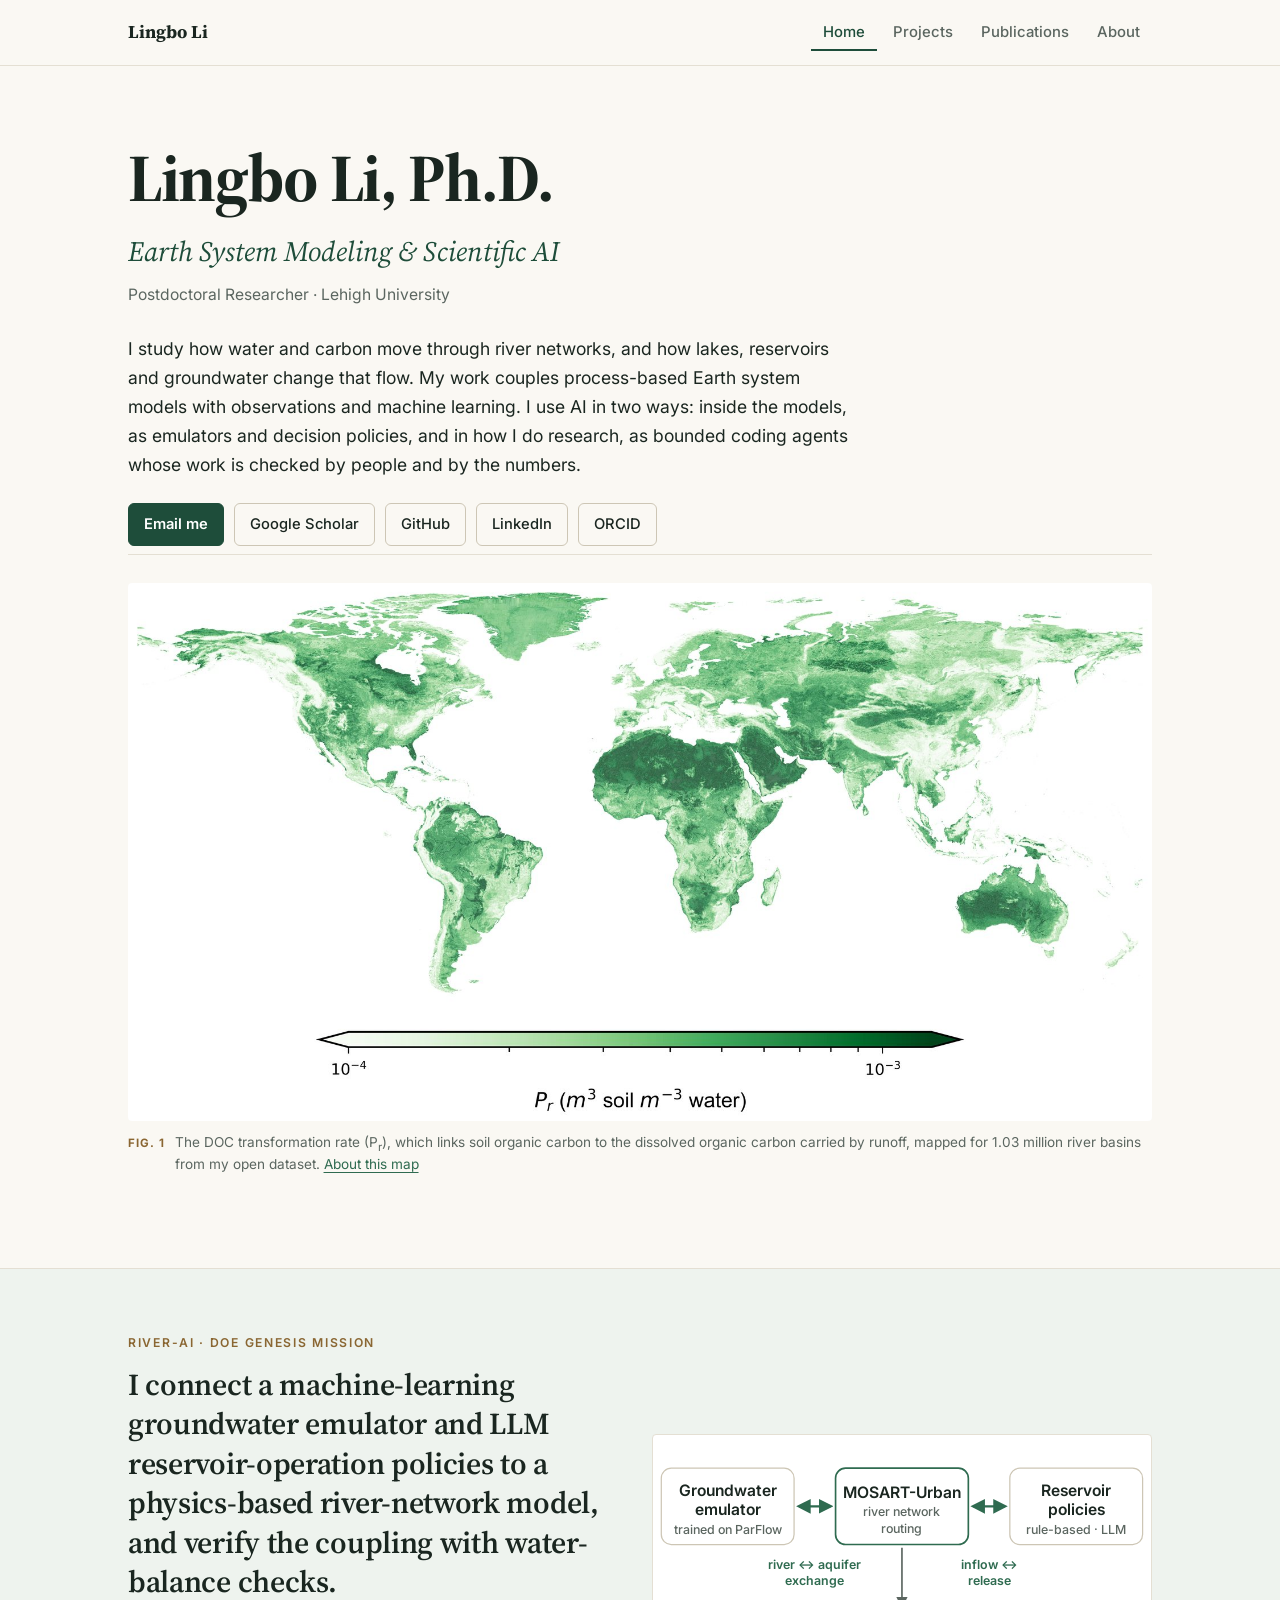
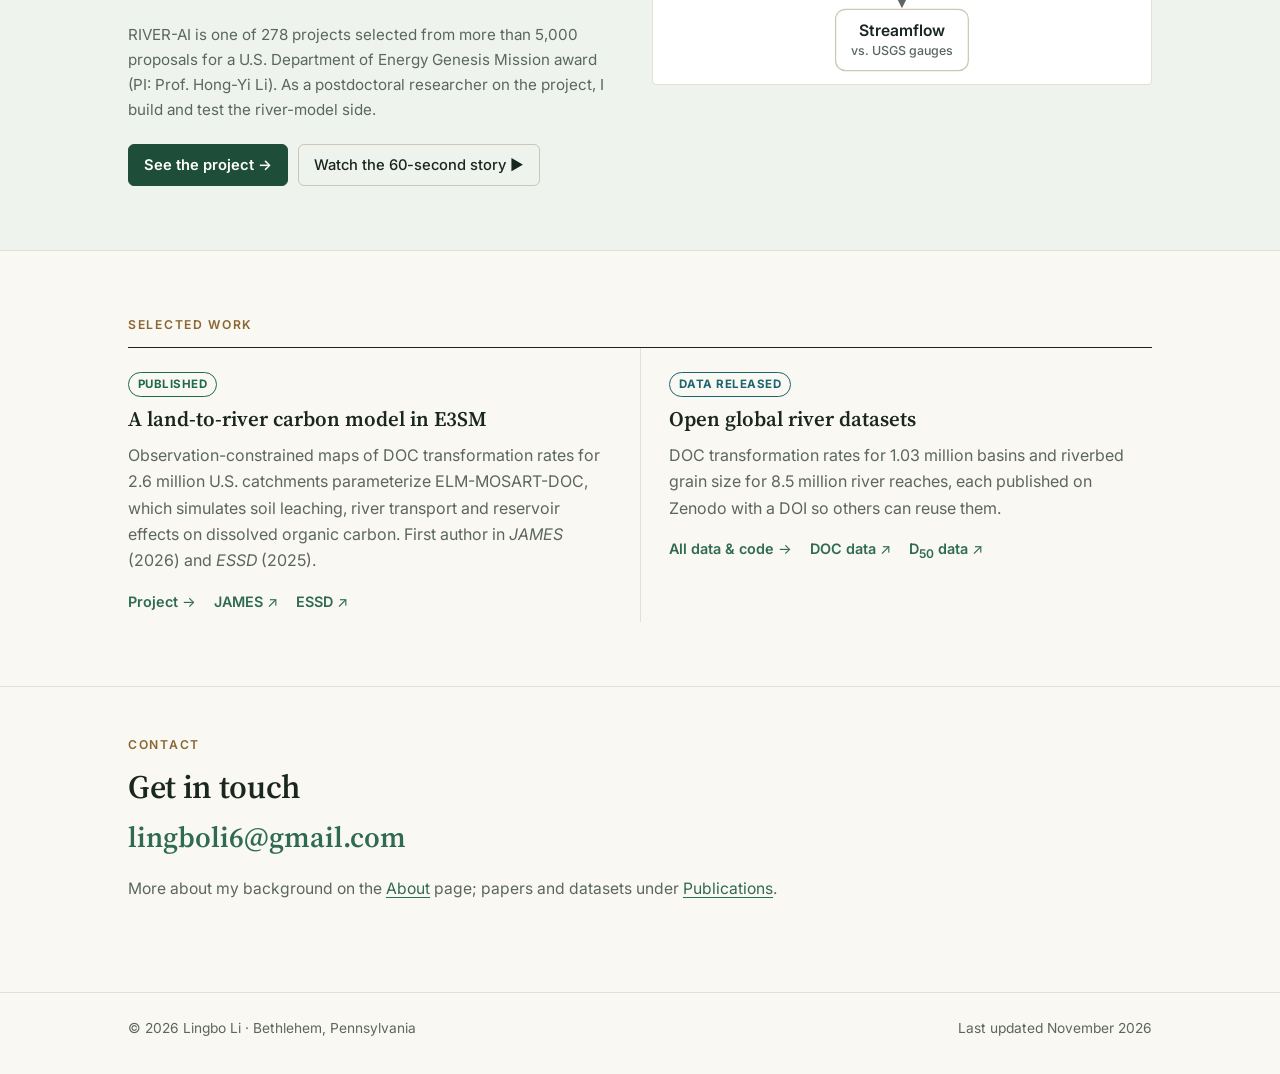
==== commit 8a93114d: "Redesign site as multi-page atlas layout Replace the single page with a Research/Industry toggle by " ====
--- a/index.html
+++ b/index.html
@@ -1,39 +1,24 @@
 <!doctype html>
-<html lang="en" data-view="research">
+<html lang="en">
 <head>
   <meta charset="utf-8" />
   <meta name="viewport" content="width=device-width, initial-scale=1" />
-  <title>Lingbo Li, Ph.D.</title>
-  <meta name="description" content="Lingbo Li, Ph.D. — postdoctoral researcher at Lehigh University working on hydrology, Earth system modeling and environmental machine learning: river carbon, lakes, groundwater–reservoir coupling and global geospatial data products." />
+  <title>Lingbo Li, Ph.D. — Earth System Modeling &amp; Scientific AI</title>
+  <meta name="description" content="Lingbo Li, Ph.D., postdoctoral researcher at Lehigh University. Earth system modeling and scientific AI: river carbon, lakes, groundwater and reservoir coupling in the DOE Genesis Mission project RIVER-AI, and open global river datasets." />
   <meta name="author" content="Lingbo Li" />
   <link rel="canonical" href="https://ceyxleo.github.io/" />
   <meta property="og:type" content="profile" />
-  <meta property="og:title" content="Lingbo Li, Ph.D. — Hydrology, Earth System Modeling & Environmental AI" />
-  <meta property="og:description" content="Process-based models, observations and machine learning for water, carbon and river networks. Publications, projects, data and code." />
+  <meta property="og:title" content="Lingbo Li, Ph.D. — Earth System Modeling & Scientific AI" />
+  <meta property="og:description" content="Physics-based river and Earth system models, coupled with machine learning and AI decision policies. Projects, publications, data and code." />
   <meta property="og:url" content="https://ceyxleo.github.io/" />
-  <meta property="og:image" content="https://ceyxleo.github.io/assets/global-doc-map.jpg" />
+  <meta property="og:image" content="https://ceyxleo.github.io/assets/hero-doc-map.jpg" />
   <meta name="twitter:card" content="summary_large_image" />
-  <meta name="theme-color" content="#0f6e7a" />
+  <meta name="theme-color" content="#1e4d3a" />
   <link rel="icon" href="assets/favicon.svg" type="image/svg+xml" />
   <link rel="preconnect" href="https://fonts.googleapis.com" />
   <link rel="preconnect" href="https://fonts.gstatic.com" crossorigin />
-  <link href="https://fonts.googleapis.com/css2?family=Inter:wght@400;500;600;700&family=Source+Serif+4:opsz,wght@8..60,500;8..60,600;8..60,700&display=swap" rel="stylesheet" />
+  <link href="https://fonts.googleapis.com/css2?family=Inter:wght@400;500;600;700&family=Source+Serif+4:ital,opsz,wght@0,8..60,500;0,8..60,600;0,8..60,700;1,8..60,500&display=swap" rel="stylesheet" />
   <link rel="stylesheet" href="styles.css" />
-  <script>
-    // Pick the view before first paint: ?view= wins, then the last choice, then "research".
-    (function () {
-      var v = "research";
-      try {
-        var p = new URLSearchParams(location.search).get("view");
-        if (p === "industry" || p === "research") { v = p; }
-        else {
-          var s = localStorage.getItem("ll-view");
-          if (s === "industry" || s === "research") { v = s; }
-        }
-      } catch (e) {}
-      document.documentElement.setAttribute("data-view", v);
-    })();
-  </script>
   <script type="application/ld+json">
   {
     "@context": "https://schema.org",
@@ -47,7 +32,7 @@
       { "@type": "CollegeOrUniversity", "name": "University at Buffalo" },
       { "@type": "CollegeOrUniversity", "name": "Chang'an University" }
     ],
-    "knowsAbout": ["Hydrology", "Earth system modeling", "E3SM", "Riverine biogeochemistry", "Machine learning", "Geospatial data", "High-performance computing"],
+    "knowsAbout": ["Earth system modeling", "Hydrology", "Scientific AI", "E3SM", "Riverine biogeochemistry", "Machine learning", "Geospatial data", "High-performance computing"],
     "email": "mailto:lingboli6@gmail.com",
     "url": "https://ceyxleo.github.io/",
     "sameAs": [
@@ -61,144 +46,51 @@
 </head>
 <body>
   <a class="skip" href="#main">Skip to content</a>
-
   <header class="topbar">
     <div class="topbar-inner">
-      <a class="brand" href="#top" aria-label="Lingbo Li, back to top">
-        <span class="mark" aria-hidden="true">LL</span>
-        <span class="brand-name">Lingbo Li</span>
-      </a>
-      <nav class="nav" aria-label="Sections">
-        <a href="#projects">Projects</a>
-        <a href="#experience">Experience</a>
-        <a href="#publications">Publications</a>
-        <a href="#data-code">Data &amp; Code</a>
-        <a href="#skills">Skills</a>
-        <a href="#contact">Contact</a>
+      <a class="brand" href="./">Lingbo Li</a>
+      <nav class="nav" aria-label="Main">
+        <a href="./" aria-current="page">Home</a>
+        <a href="projects.html">Projects</a>
+        <a href="publications.html">Publications</a>
+        <a href="about.html">About</a>
       </nav>
-      <div class="lens" role="group" aria-label="Choose the profile view">
-        <span class="lens-label">View</span>
-        <button type="button" data-set-view="research" aria-pressed="true">Research</button>
-        <button type="button" data-set-view="industry" aria-pressed="false">Industry</button>
-      </div>
     </div>
   </header>
 
   <main id="main">
-    <!-- ============ HERO ============ -->
-    <section class="hero" id="top" style="--r:0; --i:0">
-      <div class="wrap hero-grid">
-        <div class="hero-text">
-          <p class="eyebrow">Postdoctoral Researcher · Lehigh University</p>
-          <h1>Lingbo Li, Ph.D.</h1>
-          <p class="tagline r-only">Hydrology · Earth System Modeling · Riverine Biogeochemistry · Environmental AI</p>
-          <p class="tagline i-only">Scientific Machine Learning · Geospatial Data Products · Simulation Software &amp; HPC</p>
+    <section class="home-hero">
+      <div class="wrap">
+        <h1>Lingbo Li, Ph.D.</h1>
+        <p class="position">Earth System Modeling &amp; Scientific AI</p>
+        <p class="role">Postdoctoral Researcher · Lehigh University</p>
+        <p class="intro">I study how water and carbon move through river networks, and how lakes, reservoirs and groundwater change that flow. My work couples process-based Earth system models with observations and machine learning. I use AI in two ways: inside the models, as emulators and decision policies, and in how I do research, as bounded coding agents whose work is checked by people and by the numbers.</p>
+        <ul class="links" aria-label="Contact and profiles">
+          <li><a class="btn btn-primary" href="mailto:lingboli6@gmail.com">Email me</a></li>
+          <li><a class="btn" href="https://scholar.google.com/citations?user=C4_X7jQAAAAJ&amp;hl=en" target="_blank" rel="noopener">Google Scholar</a></li>
+          <li><a class="btn" href="https://github.com/Ceyxleo" target="_blank" rel="noopener">GitHub</a></li>
+          <li><a class="btn" href="https://www.linkedin.com/in/lingbo-li-ph-d-023a43292/" target="_blank" rel="noopener">LinkedIn</a></li>
+          <li><a class="btn" href="https://orcid.org/0009-0007-9691-5369" target="_blank" rel="noopener">ORCID</a></li>
+        </ul>
 
-          <div class="bio r-only">
-            <p>I study how water, carbon and human management interact across river networks. My work combines process-based Earth system models with observation-constrained machine learning to represent land-to-river carbon transfer, lake processes, and the exchanges among groundwater, reservoirs and rivers.</p>
-            <p>My doctoral research produced national maps of dissolved organic carbon transformation rates and the ELM-MOSART-DOC river carbon model in E3SM. At Lehigh I develop MOSART-Lake, couple groundwater and reservoir-policy models in the DOE RIVER-AI project, and build global environmental data products.</p>
-          </div>
-          <div class="bio i-only">
-            <p>I turn heterogeneous environmental data and hard scientific questions into reproducible models, validated predictions and usable data products. I write Python and Fortran, run large simulations on DOE supercomputers, and build interpretable machine-learning workflows that scale to millions of catchments and river reaches.</p>
-            <p>Recent work includes an LSTM emulator deployed across ~50,000 lake objects, coupling interfaces between a river model, a groundwater emulator and LLM-driven reservoir policies, and global geospatial ML products released with open data and code.</p>
-          </div>
-
-          <ul class="links" aria-label="Profiles">
-            <li><a class="btn btn-primary" href="mailto:lingboli6@gmail.com">Email me</a></li>
-            <li><a class="btn" href="https://scholar.google.com/citations?user=C4_X7jQAAAAJ&amp;hl=en" target="_blank" rel="noopener">Google Scholar</a></li>
-            <li><a class="btn" href="https://github.com/Ceyxleo" target="_blank" rel="noopener">GitHub</a></li>
-            <li><a class="btn" href="https://www.linkedin.com/in/lingbo-li-ph-d-023a43292/" target="_blank" rel="noopener">LinkedIn</a></li>
-            <li><a class="btn" href="https://orcid.org/0009-0007-9691-5369" target="_blank" rel="noopener">ORCID</a></li>
-          </ul>
-        </div>
-
-        <aside class="glance" aria-label="At a glance">
-          <dl class="stats">
-            <div><dt>Peer-reviewed papers</dt><dd>5</dd><p>3 as first author, incl. JAMES, ESSD and Water Research</p></div>
-            <div><dt>Citations</dt><dd>320</dd><p>Google Scholar, November 2026</p></div>
-            <div><dt>Open data &amp; software</dt><dd>8</dd><p>releases with Zenodo DOIs</p></div>
-            <div><dt>River reaches mapped</dt><dd>8.5M</dd><p>plus 2.6M U.S. and 1.03M global catchments</p></div>
-          </dl>
-        </aside>
+        <figure class="atlas-figure">
+          <img src="assets/hero-doc-map.jpg" width="1800" height="946" alt="World map of the dissolved organic carbon transformation rate, shaded from pale to dark green across 1.03 million river basins, with a color scale from 10^-4 to 10^-3." />
+          <figcaption><span class="figno">Fig. 1</span><span>The DOC transformation rate (P<sub>r</sub>), which links soil organic carbon to the dissolved organic carbon carried by runoff, mapped for 1.03 million river basins from my open dataset. <a href="projects.html#global-doc">About this map</a></span></figcaption>
+        </figure>
       </div>
     </section>
 
-    <!-- ============ THEMES / CAPABILITIES ============ -->
-    <section class="section" id="about" style="--r:1; --i:1" aria-labelledby="about-title">
-      <div class="wrap">
-        <p class="kicker r-only">Research themes</p>
-        <p class="kicker i-only">What I bring</p>
-        <h2 id="about-title"><span class="r-only">Models, observations and machine learning for water and carbon</span><span class="i-only">From raw environmental data to validated, reproducible products</span></h2>
-
-        <div class="themes r-only">
-          <article class="theme">
-            <h3>Hybrid hydrologic modeling</h3>
-            <p>Pairing process-based models (E3SM, ELM, MOSART) with machine-learning parameterizations and emulators, and checking them against conservation and observations.</p>
-          </article>
-          <article class="theme">
-            <h3>Land-to-river carbon</h3>
-            <p>How dissolved organic carbon leaves soils, moves through river networks and is altered by reservoirs, from catchment maps to a coupled river model.</p>
-          </article>
-          <article class="theme">
-            <h3>Global environmental data</h3>
-            <p>Observation-constrained maps for millions of catchments and river reaches: DOC transformation rates, riverbed grain size and lake parameters.</p>
-          </article>
-          <article class="theme">
-            <h3>Lakes, reservoirs &amp; groundwater</h3>
-            <p>Lake water and heat budgets with snow and ice, groundwater–river exchange, and reservoir operations — including AI-based policies — in managed basins.</p>
-          </article>
+    <section class="band" aria-labelledby="genesis-title">
+      <div class="wrap band-grid">
+        <div>
+          <p class="kicker">RIVER-AI · DOE Genesis Mission</p>
+          <h2 id="genesis-title">I connect a machine-learning groundwater emulator and LLM reservoir-operation policies to a physics-based river-network model, and verify the coupling with water-balance checks.</h2>
+          <p class="context">RIVER-AI is one of 278 projects selected from more than 5,000 proposals for a U.S. Department of Energy Genesis Mission award (PI: Prof. Hong-Yi Li). As a postdoctoral researcher on the project, I build and test the river-model side.</p>
+          <a class="btn btn-primary" href="river-ai.html">See the project →</a>
+          <a class="btn" href="story.html">Watch the 60-second story ▶</a>
         </div>
-
-        <div class="themes i-only">
-          <article class="theme">
-            <h3>Interpretable machine learning</h3>
-            <p>XGBoost and tree ensembles with SHAP, feature screening and sensitivity analysis; LSTM emulators with explicit train/test separation.</p>
-          </article>
-          <article class="theme">
-            <h3>Geospatial data engineering</h3>
-            <p>Pipelines that join monitoring data to river networks and basins (NHDPlus, HydroATLAS, HydroRIVERS, HydroLAKES) at national and global scale.</p>
-          </article>
-          <article class="theme">
-            <h3>Simulation software &amp; HPC</h3>
-            <p>Fortran and Python development inside large coupled models, model coupling interfaces, and production runs on NERSC Perlmutter and OLCF Frontier.</p>
-          </article>
-          <article class="theme">
-            <h3>Validation &amp; reproducibility</h3>
-            <p>Mass and heat budget checks, bit-for-bit regression tests, held-out evaluation, automated tests and versioned data and code releases.</p>
-          </article>
-        </div>
-      </div>
-    </section>
-
-    <!-- ============ PROJECTS ============ -->
-    <!-- Card order: --r is the Research view, --i is the Industry view. -->
-    <section class="section section-tint" id="projects" style="--r:2; --i:2" aria-labelledby="projects-title">
-      <div class="wrap">
-        <p class="kicker">Selected projects</p>
-        <h2 id="projects-title"><span class="r-only">Research I lead and contribute to</span><span class="i-only">Things I have built, tested and shipped</span></h2>
-
-        <div class="projects">
-
-          <!-- P01 RIVER-AI -->
-          <article class="project wide" style="--r:1; --i:6">
-            <div class="project-body">
-              <div class="project-head">
-                <span class="status status-dev">In development</span>
-                <span class="where">DOE RIVER-AI · 2026–</span>
-              </div>
-              <h3>RIVER-AI: groundwater and AI reservoir policies in a river-network model</h3>
-              <p class="r-only">In the DOE RIVER-AI project I develop and evaluate the interfaces that connect a machine-learning groundwater emulator and reservoir-operation policies — including LLM-based policies — to the MOSART-Urban river-network model. The first application is the upper Delaware River Basin, with the goal of understanding managed flow variability and resilience.</p>
-              <p class="i-only">Implemented and tested coupling interfaces between a Python river-network model, an ML groundwater emulator and LLM-driven reservoir policies: spatial and calendar alignment, alternative exchange schemes, water-budget diagnostics, bit-for-bit regression checks and comparison against observed streamflow.</p>
-              <ul class="tags">
-                <li>Python</li><li>MOSART-Urban</li><li>Groundwater emulator</li><li>LLM reservoir policy</li><li>Water-budget checks</li><li>Delaware River Basin</li>
-              </ul>
-              <details>
-                <summary>My role &amp; scope</summary>
-                <p>I own the river-model side: the interfaces, integration and evaluation. The ParFlow simulations, the groundwater emulator and the reservoir policies are developed by partner teams. This is active, unpublished work, so no results are shown here.</p>
-              </details>
-            </div>
-            <figure class="project-fig schematic">
-              <svg viewBox="0 0 600 300" role="img" aria-labelledby="sx1-t sx1-d">
+        <figure class="schematic fig">
+<svg viewBox="0 0 600 300" role="img" aria-labelledby="sx1-t sx1-d">
                 <title id="sx1-t">RIVER-AI coupling schematic</title>
                 <desc id="sx1-d">A groundwater emulator and reservoir policies (rule-based or LLM) exchange water with the MOSART-Urban river network, which produces streamflow compared with gauges. The exchange interfaces are highlighted.</desc>
                 <defs>
@@ -232,451 +124,44 @@
                 <text class="sx-title" x="300" y="242" text-anchor="middle">Streamflow</text>
                 <text class="sx-sub" x="300" y="265" text-anchor="middle">vs. USGS gauges</text>
               </svg>
-              <figcaption>Concept sketch. Highlighted arrows are the interfaces I build and test.</figcaption>
-            </figure>
+        </figure>
+      </div>
+    </section>
+
+    <section class="selected" aria-labelledby="selected-title">
+      <div class="wrap">
+        <p class="kicker" id="selected-title">Selected work</p>
+        <div class="pair">
+          <article>
+            <div class="badges"><span class="badge b-pub">Published</span></div>
+            <h3>A land-to-river carbon model in E3SM</h3>
+            <p>Observation-constrained maps of DOC transformation rates for 2.6 million U.S. catchments parameterize ELM-MOSART-DOC, which simulates soil leaching, river transport and reservoir effects on dissolved organic carbon. First author in <i>JAMES</i> (2026) and <i>ESSD</i> (2025).</p>
+            <ul class="plinks">
+              <li><a class="internal" href="projects.html#doc-model">Project</a></li>
+              <li><a href="https://doi.org/10.1029/2025MS005307" target="_blank" rel="noopener">JAMES</a></li>
+              <li><a href="https://doi.org/10.5194/essd-17-2713-2025" target="_blank" rel="noopener">ESSD</a></li>
+            </ul>
           </article>
-
-          <!-- P02 MOSART-Lake -->
-          <article class="project wide" style="--r:2; --i:5">
-            <div class="project-body">
-              <div class="project-head">
-                <span class="status status-dev">In development</span>
-                <span class="where">E3SM · manuscript in preparation</span>
-              </div>
-              <h3>MOSART-Lake: lakes in a global river model</h3>
-              <p class="r-only">I develop lake water balance, outflow, temperature, and snow and ice representations in MOSART-Lake, the river component of the DOE Energy Exascale Earth System Model (E3SM). The work combines process-based simulation with an offline LSTM emulator for lake ice, and multi-decade evaluation against satellite lake-area and surface-temperature products.</p>
-              <p class="i-only">Built an LSTM emulator and NetCDF deployment workflow for 49,708 lake objects: ten dynamic forcings and five static inputs, a locked temporal test period, physically constrained outputs, integrity checks and numerical parity between the training stack and the deployed inference code.</p>
-              <ul class="tags">
-                <li>Fortran</li><li>E3SM / MOSART</li><li>LSTM emulator</li><li>NetCDF</li><li>Perlmutter HPC</li><li>Water &amp; heat conservation</li>
-              </ul>
-              <details>
-                <summary>My role &amp; scope</summary>
-                <p>Model development, the snow and ice emulator, simulation diagnostics and the manuscript draft. The model is under active development; performance numbers will be shared once the production version is published.</p>
-              </details>
-            </div>
-            <figure class="project-fig schematic">
-              <svg viewBox="0 0 600 300" role="img" aria-labelledby="sx2-t sx2-d">
-                <title id="sx2-t">MOSART-Lake process schematic</title>
-                <desc id="sx2-d">A lake on a river: river inflow, lake storage and temperature, outflow downstream, heat exchange with the atmosphere, and a snow and ice cover predicted by an LSTM emulator.</desc>
-                <defs>
-                  <marker id="sx2-a" viewBox="0 0 10 10" refX="8" refY="5" markerWidth="7" markerHeight="7" orient="auto-start-reverse"><path class="sx-head" d="M0 0 L10 5 L0 10 z" /></marker>
-                  <marker id="sx2-m" viewBox="0 0 10 10" refX="8" refY="5" markerWidth="7" markerHeight="7" orient="auto-start-reverse"><path class="sx-head-m" d="M0 0 L10 5 L0 10 z" /></marker>
-                </defs>
-                <path class="sx-land" d="M0 138 L150 138 C 215 268, 385 268, 450 138 L600 138 L600 300 L0 300 Z" />
-                <path class="sx-water" d="M150 138 C 215 268, 385 268, 450 138 Z" />
-                <rect class="sx-ice" x="190" y="130" width="220" height="10" rx="4" />
-                <text class="sx-sub" x="300" y="190" text-anchor="middle">storage · temperature</text>
-
-                <line class="sx-arrow sx-plain" x1="20" y1="124" x2="168" y2="124" marker-end="url(#sx2-m)" />
-                <text class="sx-label sx-muted" x="20" y="110">inflow</text>
-                <line class="sx-arrow sx-plain" x1="432" y1="124" x2="580" y2="124" marker-end="url(#sx2-m)" />
-                <text class="sx-label sx-muted" x="580" y="110" text-anchor="end">outflow</text>
-
-                <line class="sx-arrow sx-plain" x1="200" y1="40" x2="200" y2="114" marker-end="url(#sx2-m)" />
-                <line class="sx-arrow sx-plain" x1="262" y1="114" x2="262" y2="40" marker-end="url(#sx2-m)" />
-                <text class="sx-label sx-muted" x="192" y="30" text-anchor="end">radiation</text>
-                <text class="sx-label sx-muted" x="270" y="30">heat · evaporation</text>
-
-                <rect class="sx-box sx-core" x="420" y="14" width="168" height="62" rx="10" />
-                <text class="sx-title" x="504" y="41" text-anchor="middle">LSTM emulator</text>
-                <text class="sx-sub" x="504" y="61" text-anchor="middle">snow &amp; ice cover</text>
-                <path class="sx-arrow sx-dash" d="M470 80 C 450 100, 420 112, 398 126" marker-end="url(#sx2-a)" />
-              </svg>
-              <figcaption>Concept sketch of the processes represented for each lake.</figcaption>
-            </figure>
+          <article>
+            <div class="badges"><span class="badge b-rel">Data released</span></div>
+            <h3>Open global river datasets</h3>
+            <p>DOC transformation rates for 1.03 million basins and riverbed grain size for 8.5 million river reaches, each published on Zenodo with a DOI so others can reuse them.</p>
+            <ul class="plinks">
+              <li><a class="internal" href="publications.html#data-code">All data &amp; code</a></li>
+              <li><a href="https://doi.org/10.5281/zenodo.20436899" target="_blank" rel="noopener">DOC data</a></li>
+              <li><a href="https://doi.org/10.5281/zenodo.20106874" target="_blank" rel="noopener">D<sub>50</sub> data</a></li>
+            </ul>
           </article>
-
-          <!-- P05 + P06 Doctoral DOC work -->
-          <article class="project" style="--r:3; --i:8">
-            <div class="project-body">
-              <div class="project-head">
-                <span class="status status-pub">Published</span>
-                <span class="where">Ph.D. · ESSD 2025 · JAMES 2026</span>
-              </div>
-              <h3>Land-to-river dissolved organic carbon</h3>
-              <p class="r-only">My doctoral work built a land-to-river carbon chain. First, observation-constrained maps of the DOC transformation rate for more than 2.6 million U.S. catchments (ESSD 2025). These parameterize ELM-MOSART-DOC, a riverine DOC model in E3SM that represents soil leaching, river transport and transformation, and reservoir regulation (JAMES 2026). Against long-term monitoring the model reached KGE 0.58 at large-river and 0.76 at local stations, and it estimates a 7.5% reservoir-associated reduction in Mississippi River DOC export.</p>
-              <p class="i-only">Built an interpretable XGBoost workflow that combines river chemistry, soil-carbon and watershed data to predict a carbon parameter for more than 2.6 million catchments, then implemented and validated a coupled land–river carbon model in Fortran (E3SM) against national river monitoring records. Both data and code are public.</p>
-              <ul class="tags">
-                <li>XGBoost</li><li>Sensitivity analysis</li><li>Fortran</li><li>E3SM / ELM</li><li>NHDPlus</li><li>2.6M catchments</li>
-              </ul>
-              <details>
-                <summary>My role &amp; scope</summary>
-                <p>First author of both papers; led model development, mapping and evaluation. The model code is built on E3SM v2.1.0, whose wider codebase belongs to the E3SM community.</p>
-              </details>
-              <ul class="proj-links">
-                <li><a href="https://doi.org/10.5194/essd-17-2713-2025" target="_blank" rel="noopener">ESSD paper</a></li>
-                <li><a href="https://doi.org/10.1029/2025MS005307" target="_blank" rel="noopener">JAMES paper</a></li>
-                <li><a href="https://doi.org/10.5281/zenodo.14563816" target="_blank" rel="noopener">Data</a></li>
-                <li><a href="https://github.com/Ceyxleo/DOC-Param-Map" target="_blank" rel="noopener">Mapping code</a></li>
-                <li><a href="https://doi.org/10.5281/zenodo.17730412" target="_blank" rel="noopener">Model code</a></li>
-              </ul>
-            </div>
-          </article>
-
-          <!-- P07 Global DOC -->
-          <article class="project wide" style="--r:4; --i:3">
-            <div class="project-body">
-              <div class="project-head">
-                <span class="status status-sub">Submitted</span>
-                <span class="where">Scientific Data · open data &amp; code</span>
-              </div>
-              <h3>A global map of DOC transformation rates</h3>
-              <p class="r-only">I extended the U.S. framework to 1,034,083 HydroBASINS catchments using globally harmonized HydroATLAS predictors, with representativeness analysis of where the training data apply and external evaluation against GLORICH river chemistry outside the U.S.</p>
-              <p class="i-only">A reproducible regional-to-global prediction pipeline: preprocessing, feature screening, XGBoost training, domain-representativeness diagnostics, external validation and GIS-ready outputs for 1.03 million basins worldwide.</p>
-              <ul class="tags">
-                <li>XGBoost · SHAP</li><li>HydroATLAS</li><li>Representativeness analysis</li><li>1.03M basins</li>
-              </ul>
-              <details>
-                <summary>My role &amp; scope</summary>
-                <p>First author; designed and ran the full workflow. The manuscript is submitted to Scientific Data; the dataset and code are already public.</p>
-              </details>
-              <ul class="proj-links">
-                <li><a href="https://doi.org/10.5281/zenodo.20436899" target="_blank" rel="noopener">Data</a></li>
-                <li><a href="https://github.com/Ceyxleo/Global_pr_map" target="_blank" rel="noopener">Code</a></li>
-              </ul>
-            </div>
-            <figure class="project-fig">
-              <img src="assets/global-doc-map.jpg" width="1600" height="821" loading="lazy" alt="World map of the DOC transformation rate Pr, shaded light to dark green, with a histogram inset." />
-              <figcaption>Global DOC transformation rate (P<sub>r</sub>) from the public dataset.</figcaption>
-            </figure>
-          </article>
-
-          <!-- P08 D50 -->
-          <article class="project" style="--r:5; --i:4">
-            <div class="project-body">
-              <div class="project-head">
-                <span class="status status-open">Open data</span>
-                <span class="where">Manuscript in preparation · ESSD</span>
-              </div>
-              <h3>Global riverbed grain size for 8.5 million reaches</h3>
-              <p class="r-only">A global map of riverbed median grain size (D<sub>50</sub>) for about 8.5 million HydroRIVERS reaches. We harmonized sieve and literature observations, matched them to the river network, trained XGBoost models and mapped where the predictions are applicable.</p>
-              <p class="i-only">Global geospatial ML for 8.48 million river reaches: matching field observations to the river network, data-quality controls, feature analysis and area-of-applicability diagnostics, released as an open dataset.</p>
-              <ul class="tags">
-                <li>XGBoost</li><li>HydroRIVERS</li><li>Area of applicability</li><li>8.5M reaches</li>
-              </ul>
-              <details>
-                <summary>My role &amp; scope</summary>
-                <p>Equal-contribution author with Kseniia A. Gerasimova: data harmonization, model development and improvement, and figures. The public dataset is an earlier version than the manuscript in revision.</p>
-              </details>
-              <ul class="proj-links">
-                <li><a href="https://doi.org/10.5281/zenodo.20106874" target="_blank" rel="noopener">Data</a></li>
-              </ul>
-            </div>
-          </article>
-
-          <!-- P09 GIG -->
-          <article class="project wide-r" style="--r:6; --i:9">
-            <div class="project-body">
-              <div class="project-head">
-                <span class="status status-open">Open code &amp; data</span>
-                <span class="where">Collaborative manuscript</span>
-              </div>
-              <h3>A riverbed particle-size distribution with physical meaning</h3>
-              <p class="r-only">A Generalized Inverse Gaussian (GIG) representation of riverbed particle-size distributions whose parameters are hydraulically interpretable, fitted to 19,765 U.S. samples from 2,114 stations and checked on independent Lower Rhine samples.</p>
-              <p class="i-only">Packaged a reproducible Python workflow that fits and compares 25 candidate distributions with multi-start optimization, BIC/AIC model selection and percentile inversion, with 47 automated tests and scripts that regenerate every table and figure.</p>
-              <ul class="tags">
-                <li>Python · SciPy</li><li>Distribution fitting</li><li>Automated tests</li><li>19,765 samples</li>
-              </ul>
-              <details>
-                <summary>My role &amp; scope</summary>
-                <p>Second author on Kseniia A. Gerasimova's study: distribution fitting, model comparison, analysis reproduction and the software and data release.</p>
-              </details>
-              <ul class="proj-links">
-                <li><a href="https://github.com/Ceyxleo/riverbed-psd-gig" target="_blank" rel="noopener">Code</a></li>
-                <li><a href="https://doi.org/10.5281/zenodo.22339164" target="_blank" rel="noopener">Software DOI</a></li>
-                <li><a href="https://doi.org/10.5281/zenodo.22339349" target="_blank" rel="noopener">Data</a></li>
-              </ul>
-            </div>
-            <figure class="project-fig">
-              <img src="assets/gig-psd-fits.png" width="1400" height="926" loading="lazy" alt="Six panels comparing GIG, lognormal and Weibull fits to coarse-skewed, near-symmetric and fine-skewed riverbed grain-size samples." />
-              <figcaption>GIG, lognormal and Weibull fits for three example samples (public repository).</figcaption>
-            </figure>
-          </article>
-
-          <!-- P03 Lake parameters -->
-          <article class="project" style="--r:7; --i:2">
-            <div class="project-body">
-              <div class="project-head">
-                <span class="status status-open">Open software</span>
-                <span class="where">Used in MOSART-Lake</span>
-              </div>
-              <h3>Global lake parameters for river models</h3>
-              <p class="r-only">A multiresolution workflow linking the HydroLAKES inventory and GLOBathy bathymetry to MOSART river grids. It classifies main-channel and tributary lakes, resolves their placement using drainage area and shorelines, merges lake objects, fits area–depth–volume curves and writes NetCDF parameters.</p>
-              <p class="i-only">Reusable Python/NetCDF pipeline that processes about 1.42 million lake records: spatial matching, parallel curve fitting, configurable grid resolution and automated QA/QC reports on completeness and placement.</p>
-              <ul class="tags">
-                <li>Python</li><li>Shapely</li><li>NetCDF</li><li>Parallel processing</li><li>1.42M lakes</li>
-              </ul>
-              <ul class="proj-links">
-                <li><a href="https://github.com/Ceyxleo/mosart-lake-params" target="_blank" rel="noopener">Code</a></li>
-              </ul>
-            </div>
-          </article>
-
-          <!-- P13 Beach water quality -->
-          <article class="project" style="--r:8; --i:1">
-            <div class="project-body">
-              <div class="project-head">
-                <span class="status status-pub">Published</span>
-                <span class="where">Water Research 2022</span>
-              </div>
-              <h3>Interpretable ML for beach water quality</h3>
-              <p class="r-only">Compared five tree-based ensembles for predicting <i>E. coli</i>-based beach water quality at three Lake Erie beaches, and used SHAP to interpret environmental drivers and their interactions. My most-cited paper.</p>
-              <p class="i-only">Benchmarked classification trees, random forest, CatBoost, XGBoost and LightGBM, and used global and local SHAP explanations to connect microbial water-quality predictions to the environmental conditions behind them. My most-cited paper (289 citations on Google Scholar).</p>
-              <ul class="tags">
-                <li>XGBoost</li><li>LightGBM</li><li>CatBoost</li><li>SHAP</li><li>Model comparison</li>
-              </ul>
-              <ul class="proj-links">
-                <li><a href="https://doi.org/10.1016/j.watres.2022.118078" target="_blank" rel="noopener">Paper</a></li>
-              </ul>
-            </div>
-          </article>
-
-          <!-- P16 AI workflows -->
-          <article class="project" style="--r:9; --i:7">
-            <div class="project-body">
-              <div class="project-head">
-                <span class="status status-open">Ongoing</span>
-                <span class="where">Argonne · Genesis Mission Hackathon 2026</span>
-              </div>
-              <h3>AI-assisted research workflows</h3>
-              <p>Took part in the DOE Genesis Mission Hackathon at Argonne National Laboratory (October 2026) for the RIVER-AI team. I use AI coding agents with explicit task scope, human review and numerical checks for model diagnostics, documentation and HPC job coordination.</p>
-              <p class="i-only">Side project: <a href="https://ceyxleo.github.io/ai-frontier-watch/" target="_blank" rel="noopener">ai-frontier-watch</a>, a public pipeline that runs weekly on GitHub Actions, calls an LLM API with web search and structured outputs, and publishes a bilingual AI research digest to GitHub Pages.</p>
-              <ul class="tags">
-                <li>Claude Code</li><li>LLM APIs</li><li>GitHub Actions</li><li>Reproducible workflows</li>
-              </ul>
-              <ul class="proj-links">
-                <li><a href="https://github.com/Ceyxleo/ai-frontier-watch" target="_blank" rel="noopener">ai-frontier-watch</a></li>
-              </ul>
-            </div>
-          </article>
-
-          <!-- Next directions (research view only) -->
-          <article class="project project-next r-only" style="--r:10; --i:99">
-            <div class="project-body">
-              <div class="project-head"><span class="status status-plan">Next</span></div>
-              <h3>Where my research is heading</h3>
-              <ul class="next-list">
-                <li><strong>Riverine nitrate.</strong> A mass-conserving nitrate model in MOSART for large-scale water-quality hazard assessment.</li>
-                <li><strong>Drought propagation.</strong> How meteorological drought moves into soil moisture, streamflow and vegetation across 528 CAMELS catchments, and whether ecosystems hedge against it.</li>
-                <li><strong>AI for water management.</strong> Coupling learned emulators and AI decision policies with physically based river models.</li>
-              </ul>
-            </div>
-          </article>
-
         </div>
       </div>
     </section>
 
-    <!-- ============ EXPERIENCE & EDUCATION ============ -->
-    <section class="section" id="experience" style="--r:3; --i:4" aria-labelledby="experience-title">
-      <div class="wrap">
-        <p class="kicker">Experience &amp; education</p>
-        <h2 id="experience-title">Where I have worked and trained</h2>
-
-        <ol class="timeline">
-          <li>
-            <p class="when">Feb 2026 – present</p>
-            <div>
-              <h3>Postdoctoral Researcher, Lehigh University</h3>
-              <p class="org">Department of Civil and Environmental Engineering and Center for Catastrophe Modeling and Resilience · Bethlehem, PA · Supervisor: Prof. Hong-Yi Li</p>
-              <ul>
-                <li>Groundwater-emulator and reservoir-policy coupling with MOSART-Urban for the DOE RIVER-AI project.</li>
-                <li>MOSART-Lake development: lake hydrology, temperature, and snow and ice with an LSTM emulator.</li>
-                <li>Global data products for DOC transformation rates and riverbed grain size; support for PI-led proposals.</li>
-              </ul>
-            </div>
-          </li>
-          <li>
-            <p class="when">Jun 2025 – Dec 2025</p>
-            <div>
-              <h3>Research Intern, Oak Ridge National Laboratory</h3>
-              <p class="org">Earth System Modeling Group · Mentor: Dr. Xiaojuan Yang</p>
-              <ul>
-                <li>Developed a 4-km CONUS aboveground-biomass mapping workflow that integrates forest inventory, remote sensing, climate, land-cover and soil data with machine learning.</li>
-                <li>Ran high-resolution ELM simulations on the Frontier supercomputer for an ORNL-led assessment of southeastern U.S. forest carbon under climate and land-management scenarios.</li>
-              </ul>
-            </div>
-          </li>
-          <li>
-            <p class="when">Sep 2021 – Dec 2025</p>
-            <div>
-              <h3>Ph.D., Civil Engineering, University of Houston</h3>
-              <p class="org">Department of Civil and Environmental Engineering · Advisor: Prof. Hong-Yi Li · GPA 4.0/4.0</p>
-              <p>Dissertation: <em>Bridging Artificial Intelligence and Earth System Modeling for Land-to-River Carbon Fluxes</em>. Graduate Research Assistant throughout.</p>
-            </div>
-          </li>
-          <li>
-            <p class="when">Sep 2019 – Dec 2020</p>
-            <div>
-              <h3>M.S., Environmental and Water Resources Engineering, University at Buffalo</h3>
-              <p class="org">Research Assistant, Feb – Dec 2020</p>
-              <p>Interpretable machine learning for beach water quality; satellite-constrained emission estimates.</p>
-            </div>
-          </li>
-          <li>
-            <p class="when">Sep 2015 – Jul 2019</p>
-            <div>
-              <h3>B.S., Groundwater Science and Engineering, Chang'an University</h3>
-              <p class="org">Xi'an, China</p>
-            </div>
-          </li>
-        </ol>
-      </div>
-    </section>
-
-    <!-- ============ PUBLICATIONS ============ -->
-    <section class="section section-tint" id="publications" style="--r:4; --i:6" aria-labelledby="pubs-title">
-      <div class="wrap">
-        <p class="kicker">Publications</p>
-        <h2 id="pubs-title">Papers, manuscripts and talks</h2>
-        <p class="lead-small">Full and current list on <a href="https://scholar.google.com/citations?user=C4_X7jQAAAAJ&amp;hl=en" target="_blank" rel="noopener">Google Scholar</a>. <span class="fa">First author</span> marks papers I led.</p>
-
-        <h3 class="pub-group">Peer-reviewed journal articles</h3>
-        <ol class="pubs">
-          <li>
-            <p><b>Li, L.</b>, Li, H.-Y., Abeshu, G., Yang, X., Tang, J., Tan, Z., Liao, C., Feng, D., Thornton, P., &amp; Leung, L. R. (2026). ELM-MOSART-DOC: A large-scale riverine dissolved organic carbon model and its application over the United States. <i>Journal of Advances in Modeling Earth Systems</i>, 18(2), e2025MS005307.</p>
-            <p class="pub-meta"><span class="fa">First author</span> <a href="https://doi.org/10.1029/2025MS005307" target="_blank" rel="noopener">doi:10.1029/2025MS005307</a></p>
-          </li>
-          <li>
-            <p><b>Li, L.</b>, Li, H.-Y., Abeshu, G., Tang, J., Leung, L. R., Liao, C., Tan, Z., Tian, H., Thornton, P., &amp; Yang, X. (2025). Transformation rate maps of dissolved organic carbon in the contiguous US. <i>Earth System Science Data</i>, 17, 2713–2733.</p>
-            <p class="pub-meta"><span class="fa">First author</span> <a href="https://doi.org/10.5194/essd-17-2713-2025" target="_blank" rel="noopener">doi:10.5194/essd-17-2713-2025</a></p>
-          </li>
-          <li>
-            <p><b>Li, L.</b>, Qiao, J., Yu, G., Wang, L., Li, H.-Y., Liao, C., &amp; Zhu, Z. (2022). Interpretable tree-based ensemble model for predicting beach water quality. <i>Water Research</i>, 211, 118078.</p>
-            <p class="pub-meta"><span class="fa">First author</span> <a href="https://doi.org/10.1016/j.watres.2022.118078" target="_blank" rel="noopener">doi:10.1016/j.watres.2022.118078</a></p>
-          </li>
-          <li>
-            <p>Sun, K., <b>Li, L.</b>, Jagini, S., &amp; Li, D. (2021). A satellite-data-driven framework to rapidly quantify air-basin-scale NO<sub>x</sub> emissions and its application to the Po Valley during the COVID-19 pandemic. <i>Atmospheric Chemistry and Physics</i>, 21, 13311–13332.</p>
-            <p class="pub-meta"><a href="https://doi.org/10.5194/acp-21-13311-2021" target="_blank" rel="noopener">doi:10.5194/acp-21-13311-2021</a></p>
-          </li>
-          <li>
-            <p>Wang, W., Lv, J., Xu, D., <b>Li, L.</b>, &amp; Jia, Y. (2017). Migration of induced-infiltration stream water into nearby aquifer due to a transverse horizontal well in loess areas. <i>Environmental Earth Sciences</i>, 76, 572.</p>
-            <p class="pub-meta"><a href="https://doi.org/10.1007/s12665-017-6904-2" target="_blank" rel="noopener">doi:10.1007/s12665-017-6904-2</a></p>
-          </li>
-        </ol>
-
-        <h3 class="pub-group">Submitted and in preparation</h3>
-        <ol class="pubs">
-          <li>
-            <p><b>Li, L.</b>, Li, H.-Y., Yang, X., Jeffery, N., Tang, J., &amp; Leung, L. R. A global map of dissolved organic carbon transformation rates. Submitted to <i>Scientific Data</i>.</p>
-            <p class="pub-meta"><span class="fa">First author</span></p>
-          </li>
-          <li>
-            <p>Gerasimova, K. A.*, <b>Li, L.</b>*, Li, H.-Y., et al. A global riverbed median grain-size (D<sub>50</sub>) map for 8.5 million reaches. In preparation for <i>Earth System Science Data</i>. *Equal contribution.</p>
-          </li>
-          <li>
-            <p>Gerasimova, K. A., <b>Li, L.</b>, Li, H.-Y., Zhu, Z., Abeshu, G., Deng, Z., Papanicolaou, A. N., &amp; Leung, L. R. A riverbed sediment distribution function with hydraulically interpretable parameters improves water-resources estimates. In preparation.</p>
-          </li>
-        </ol>
-
-        <h3 class="pub-group">Conference abstracts</h3>
-        <ol class="pubs pubs-compact">
-          <li><p>Li, H.-Y., <b>Li, L.</b>, Abeshu, G. W., et al. (2025). Modeling dissolved organic carbon in managed US rivers. <i>AGU Fall Meeting</i>, H13T-1342.</p></li>
-          <li><p><b>Li, L.</b>, Li, H.-Y., Abeshu, G. W., Yang, X., Tang, J., Thornton, P. E., &amp; Leung, L. R. (2023). MOSART-DOC: A new large-scale riverine dissolved organic carbon model and its application over the United States. <i>AGU Fall Meeting</i>.</p></li>
-          <li><p>Gerasimova, K., Li, H., Abeshu, G. W., &amp; <b>Li, L.</b> (2023). Mapping river sediment particle size distribution function over the contiguous US. <i>AGU Fall Meeting</i>.</p></li>
-          <li><p><b>Li, L.</b>, Li, H.-Y., Abeshu, G. W., Tan, Z., Liao, C., Yang, X., &amp; Leung, L. R. (2022). Deriving a solubility map of soil organic carbon over the contiguous US. <i>AGU Fall Meeting</i>, B54A-03.</p></li>
-        </ol>
-      </div>
-    </section>
-
-    <!-- ============ DATA & CODE ============ -->
-    <section class="section" id="data-code" style="--r:5; --i:5" aria-labelledby="data-title">
-      <div class="wrap">
-        <p class="kicker">Open data &amp; code</p>
-        <h2 id="data-title">Releases others can reuse</h2>
-
-        <div class="releases">
-          <div>
-            <h3 class="pub-group">Datasets and software with DOIs</h3>
-            <ul class="release-list">
-              <li><span class="rtype">Data</span><a href="https://doi.org/10.5281/zenodo.14563816" target="_blank" rel="noopener">Transformation rate maps of dissolved organic carbon in the contiguous U.S.</a><span class="rmeta">Zenodo · 2024</span></li>
-              <li><span class="rtype">Code</span><a href="https://doi.org/10.5281/zenodo.15598147" target="_blank" rel="noopener">DOC-Param-Map v1.0</a><span class="rmeta">Zenodo · 2025</span></li>
-              <li><span class="rtype">Code</span><a href="https://doi.org/10.5281/zenodo.17730412" target="_blank" rel="noopener">ELM-MOSART-DOC v1.0.0-alpha</a><span class="rmeta">Zenodo · 2025</span></li>
-              <li><span class="rtype">Data</span><a href="https://doi.org/10.5281/zenodo.20436899" target="_blank" rel="noopener">A global basin-scale dataset of DOC transformation rates</a><span class="rmeta">Zenodo · 2026</span></li>
-              <li><span class="rtype">Code</span><a href="https://doi.org/10.5281/zenodo.20754967" target="_blank" rel="noopener">Global_pr_map v0.1.0</a><span class="rmeta">Zenodo · 2026</span></li>
-              <li><span class="rtype">Data</span><a href="https://doi.org/10.5281/zenodo.20106874" target="_blank" rel="noopener">Global riverbed median grain-size (D<sub>50</sub>) for 8.5 million HydroRIVERS reaches</a><span class="rmeta">Zenodo · 2026</span></li>
-              <li><span class="rtype">Code</span><a href="https://doi.org/10.5281/zenodo.22339164" target="_blank" rel="noopener">riverbed-psd-gig v1.0.0</a><span class="rmeta">Zenodo · 2026</span></li>
-              <li><span class="rtype">Data</span><a href="https://doi.org/10.5281/zenodo.22339349" target="_blank" rel="noopener">A universal riverbed sediment distribution function — data</a><span class="rmeta">Zenodo · 2026</span></li>
-            </ul>
-          </div>
-          <div>
-            <h3 class="pub-group">GitHub repositories</h3>
-            <ul class="repo-list">
-              <li><a href="https://github.com/Ceyxleo/DOC-Param-Map" target="_blank" rel="noopener">DOC-Param-Map</a><p>Feature selection, training and validation for the CONUS DOC maps.</p></li>
-              <li><a href="https://github.com/Ceyxleo/Global_pr_map" target="_blank" rel="noopener">Global_pr_map</a><p>Global DOC transformation-rate workflow.</p></li>
-              <li><a href="https://github.com/Ceyxleo/mosart-lake-params" target="_blank" rel="noopener">mosart-lake-params</a><p>MOSART lake parameters from HydroLAKES and GLOBathy.</p></li>
-              <li><a href="https://github.com/Ceyxleo/riverbed-psd-gig" target="_blank" rel="noopener">riverbed-psd-gig</a><p>Fitting and evaluation code for the GIG particle-size distribution.</p></li>
-              <li><a href="https://github.com/Ceyxleo/ai-frontier-watch" target="_blank" rel="noopener">ai-frontier-watch</a><p>Automated weekly AI research digest on GitHub Actions and Pages.</p></li>
-            </ul>
-          </div>
-        </div>
-      </div>
-    </section>
-
-    <!-- ============ SKILLS ============ -->
-    <section class="section section-tint" id="skills" style="--r:6; --i:3" aria-labelledby="skills-title">
-      <div class="wrap">
-        <p class="kicker">Skills</p>
-        <h2 id="skills-title">Tools I use in real projects</h2>
-        <div class="skills">
-          <div class="skill">
-            <h3>Earth system modeling</h3>
-            <p>E3SM, ELM, MOSART, MOSART-Lake, MOSART-Urban; river carbon, reservoirs, lake hydrology and thermal processes; coupling interfaces.</p>
-          </div>
-          <div class="skill">
-            <h3>Programming &amp; HPC</h3>
-            <p>Python, Fortran, shell, Git, NetCDF; Linux and Slurm on NERSC Perlmutter and OLCF Frontier; pytest-based regression and parity tests.</p>
-          </div>
-          <div class="skill">
-            <h3>Machine learning</h3>
-            <p>XGBoost, LightGBM, CatBoost, random forests, SHAP, Optuna, sensitivity analysis; LSTM emulators with temporal validation and constrained outputs.</p>
-          </div>
-          <div class="skill">
-            <h3>Geospatial data</h3>
-            <p>NHDPlus, HydroATLAS, HydroBASINS, HydroRIVERS, HydroLAKES, GLOBathy, soil and climate products; spatial matching, catchment aggregation, multiresolution grids.</p>
-          </div>
-          <div class="skill">
-            <h3>Evaluation</h3>
-            <p>Mass and heat budget closure, conservation diagnostics, held-out and spatial validation, KGE/NSE, distribution fitting with BIC/AIC, area-of-applicability analysis.</p>
-          </div>
-          <div class="skill">
-            <h3>AI-assisted development</h3>
-            <p>AI coding agents and LLM APIs for code inspection, documentation, analysis and HPC job coordination, always with human review and numerical checks.</p>
-          </div>
-        </div>
-        <p class="training"><strong>Training (course completion):</strong> Micro-credential in High-Performance Computing (2025) · Scientific Computing in C++ (2025) · GPGPU Programming (2025) · Parallel Computing with OpenMP (2024) · Data Science and Scientific Computing using Julia (2024) · Introduction to Cluster Computing (2024).</p>
-      </div>
-    </section>
-
-    <!-- ============ SERVICE & HONORS ============ -->
-    <section class="section" id="service" style="--r:7; --i:7" aria-labelledby="service-title">
-      <div class="wrap two-col">
-        <div>
-          <p class="kicker">Service</p>
-          <h2 id="service-title">Peer review</h2>
-          <p>Reviewer for <i>Water Resources Research</i>, <i>Journal of Water Resources Planning and Management</i>, <i>Environmental Modelling &amp; Software</i>, <i>Journal of Hydrologic Engineering</i> and <i>Journal of Hydroinformatics</i>.</p>
-        </div>
-        <div>
-          <p class="kicker">Honors</p>
-          <h2>Awards</h2>
-          <p>Jimmie A. Schindewolf Academic Scholarship, University of Houston, 2024.</p>
-        </div>
-      </div>
-    </section>
-
-    <!-- ============ CONTACT ============ -->
-    <section class="section contact" id="contact" style="--r:8; --i:8" aria-labelledby="contact-title">
+    <section class="contact-strip" aria-labelledby="contact-title">
       <div class="wrap">
         <p class="kicker">Contact</p>
-        <h2 id="contact-title"><span class="r-only">Interested in my research or in working together? Get in touch.</span><span class="i-only">Working on environmental data, ML or simulation? Let's talk.</span></h2>
-        <p class="contact-line"><a class="email" href="mailto:lingboli6@gmail.com">lingboli6@gmail.com</a></p>
-        <ul class="links">
-          <li><a class="btn" href="https://scholar.google.com/citations?user=C4_X7jQAAAAJ&amp;hl=en" target="_blank" rel="noopener">Google Scholar</a></li>
-          <li><a class="btn" href="https://github.com/Ceyxleo" target="_blank" rel="noopener">GitHub</a></li>
-          <li><a class="btn" href="https://www.linkedin.com/in/lingbo-li-ph-d-023a43292/" target="_blank" rel="noopener">LinkedIn</a></li>
-          <li><a class="btn" href="https://orcid.org/0009-0007-9691-5369" target="_blank" rel="noopener">ORCID</a></li>
-        </ul>
-        <p class="share-hint">Sharing this page? Links open in the view you choose: <a href="?view=research">research view</a> · <a href="?view=industry">industry view</a>.</p>
+        <h2 id="contact-title">Get in touch</h2>
+        <p><a class="email" href="mailto:lingboli6@gmail.com">lingboli6@gmail.com</a></p>
+        <p class="role">More about my background on the <a href="about.html">About</a> page; papers and datasets under <a href="publications.html">Publications</a>.</p>
       </div>
     </section>
   </main>
@@ -684,10 +169,8 @@
   <footer class="footer">
     <div class="wrap">
       <span>© 2026 Lingbo Li · Bethlehem, Pennsylvania</span>
-      <span>Last updated November 2026 · <a href="#top">Back to top ↑</a></span>
+      <span>Last updated November 2026</span>
     </div>
   </footer>
-
-  <script src="script.js"></script>
 </body>
 </html>
--- a/styles.css
+++ b/styles.css
@@ -1,30 +1,29 @@
 /* ==========================================================
-   Lingbo Li — personal site
+   Lingbo Li — personal site ("scientific atlas" style)
    Colors are tokens on :root; dark mode redefines them.
    ========================================================== */
 
 :root {
-  --bg: #f7f5f0;
-  --surface: #ffffff;
-  --surface-2: #f1eee7;
-  --tint: #edf3f2;
-  --ink: #15232a;
-  --muted: #56656c;
-  --line: #e2ddd2;
-  --line-strong: #c9c2b4;
-  --accent: #0f6e7a;
-  --accent-ink: #ffffff;
-  --accent-soft: #dcecec;
-  --accent-2: #94642a;
-  --water: #bfdfe3;
-  --land: #ece3d1;
-  --ice: #f9fcfd;
-  --pub: #1d7548;   --pub-bg: #e1f1e7;
-  --sub: #865600;   --sub-bg: #fbefd5;
-  --dev: #4453a8;   --dev-bg: #e6e9f8;
-  --open: #0f6e7a;  --open-bg: #dcecec;
-  --shadow: 0 1px 2px rgba(21, 35, 42, .05), 0 8px 24px rgba(21, 35, 42, .06);
-  --radius: 16px;
+  --bg: #faf8f3;
+  --paper: #ffffff;
+  --ink: #1a2620;
+  --muted: #5b6660;
+  --rule: #e4dfd3;
+  --rule-strong: #cdc6b5;
+  --green: #1e4d3a;
+  --green-2: #2f6b50;
+  --green-soft: #e9f0ea;
+  --band: #eef3ee;
+  --earth: #8a6632;
+  --on-green: #ffffff;
+  --water: #c6dfe0;
+  --land: #ece4d2;
+  --ice: #fbfdfd;
+  --b-pub: #1f6b45;
+  --b-rel: #1d6470;
+  --b-sub: #8a5a00;
+  --b-prep: #5a6170;
+  --b-dev: #4250a0;
   --serif: "Source Serif 4", Georgia, "Times New Roman", serif;
   --sans: "Inter", system-ui, -apple-system, "Segoe UI", Roboto, sans-serif;
   color-scheme: light;
@@ -32,36 +31,35 @@
 
 @media (prefers-color-scheme: dark) {
   :root:not([data-theme="light"]) {
-    --bg: #0d1619;
-    --surface: #132126;
-    --surface-2: #1a2b31;
-    --tint: #101d21;
-    --ink: #e6eef0;
-    --muted: #9db0b6;
-    --line: #22353b;
-    --line-strong: #37525c;
-    --accent: #5fc3cd;
-    --accent-ink: #06181b;
-    --accent-soft: #173a40;
-    --accent-2: #d7a560;
-    --water: #1f4f58;
-    --land: #2b2a22;
-    --ice: #dce8ec;
-    --pub: #7fd3a3;   --pub-bg: #173426;
-    --sub: #f0c56c;   --sub-bg: #3a2e12;
-    --dev: #aab5f2;   --dev-bg: #232a4d;
-    --open: #5fc3cd;  --open-bg: #173a40;
-    --shadow: 0 1px 2px rgba(0, 0, 0, .3), 0 8px 24px rgba(0, 0, 0, .25);
+    --bg: #111714;
+    --paper: #171f1b;
+    --ink: #e6ece8;
+    --muted: #a2afa7;
+    --rule: #25302a;
+    --rule-strong: #3a4a41;
+    --green: #93d1ae;
+    --green-2: #74bb94;
+    --green-soft: #1c2c23;
+    --band: #16231c;
+    --earth: #d6ad6c;
+    --on-green: #0d1a13;
+    --water: #24515a;
+    --land: #2c2a22;
+    --ice: #dfe9ec;
+    --b-pub: #8fd3a9;
+    --b-rel: #7ccad4;
+    --b-sub: #efc46a;
+    --b-prep: #b2b9c6;
+    --b-dev: #aeb8f3;
     color-scheme: dark;
   }
 }
 :root[data-theme="dark"] {
-  --bg: #0d1619; --surface: #132126; --surface-2: #1a2b31; --tint: #101d21;
-  --ink: #e6eef0; --muted: #9db0b6; --line: #22353b; --line-strong: #37525c;
-  --accent: #5fc3cd; --accent-ink: #06181b; --accent-soft: #173a40; --accent-2: #d7a560;
-  --water: #1f4f58; --land: #2b2a22; --ice: #dce8ec;
-  --pub: #7fd3a3; --pub-bg: #173426; --sub: #f0c56c; --sub-bg: #3a2e12;
-  --dev: #aab5f2; --dev-bg: #232a4d; --open: #5fc3cd; --open-bg: #173a40;
+  --bg: #111714; --paper: #171f1b; --ink: #e6ece8; --muted: #a2afa7;
+  --rule: #25302a; --rule-strong: #3a4a41; --green: #93d1ae; --green-2: #74bb94;
+  --green-soft: #1c2c23; --band: #16231c; --earth: #d6ad6c; --on-green: #0d1a13;
+  --water: #24515a; --land: #2c2a22; --ice: #dfe9ec;
+  --b-pub: #8fd3a9; --b-rel: #7ccad4; --b-sub: #efc46a; --b-prep: #b2b9c6; --b-dev: #aeb8f3;
   color-scheme: dark;
 }
 
@@ -69,273 +67,278 @@
 *, *::before, *::after { box-sizing: border-box; }
 html { scroll-behavior: smooth; -webkit-text-size-adjust: 100%; }
 body {
-  margin: 0;
-  background: var(--bg);
-  color: var(--ink);
-  font-family: var(--sans);
-  font-size: 16px;
-  line-height: 1.6;
-  overflow-x: hidden;
+  margin: 0; background: var(--bg); color: var(--ink);
+  font-family: var(--sans); font-size: 16px; line-height: 1.65; overflow-x: hidden;
 }
 img, svg { max-width: 100%; display: block; }
-a { color: var(--accent); text-underline-offset: 3px; text-decoration-thickness: 1px; }
-a:hover { text-decoration-thickness: 2px; }
-:focus-visible { outline: 3px solid var(--accent); outline-offset: 3px; border-radius: 6px; }
-h1, h2, h3 { line-height: 1.2; margin: 0; }
-h2 { font-family: var(--serif); font-weight: 600; font-size: clamp(1.6rem, 3vw, 2.15rem); max-width: 32ch; margin-bottom: 32px; letter-spacing: -.01em; }
-h3 { font-size: 1.08rem; font-weight: 600; }
-p { margin: 0 0 12px; }
+a { color: var(--green-2); text-underline-offset: 3px; text-decoration-thickness: 1px; }
+a:hover { color: var(--green); text-decoration-thickness: 2px; }
+:focus-visible { outline: 3px solid var(--green-2); outline-offset: 3px; border-radius: 4px; }
+h1, h2, h3 { line-height: 1.2; margin: 0; color: var(--ink); }
+h1 { font-family: var(--serif); font-weight: 700; letter-spacing: -.02em; }
+h2 { font-family: var(--serif); font-weight: 600; font-size: clamp(1.55rem, 2.8vw, 2.05rem); letter-spacing: -.01em; margin-bottom: 20px; }
+h3 { font-size: 1.06rem; font-weight: 600; }
+p { margin: 0 0 14px; }
 sub { line-height: 0; }
 
-.wrap { max-width: 1120px; margin: 0 auto; padding: 0 24px; }
-.skip { position: absolute; left: -999px; top: 8px; background: var(--accent); color: var(--accent-ink); padding: 8px 14px; border-radius: 8px; z-index: 100; }
+.wrap { max-width: 1080px; margin: 0 auto; padding: 0 28px; }
+.narrow { max-width: 760px; }
+.skip { position: absolute; left: -999px; top: 8px; background: var(--green); color: var(--on-green); padding: 8px 14px; border-radius: 6px; z-index: 100; }
 .skip:focus { left: 8px; }
 
-/* ---------- View switch (Research / Industry) ---------- */
-html[data-view="research"] .i-only { display: none !important; }
-html[data-view="industry"] .r-only { display: none !important; }
-
-main { display: flex; flex-direction: column; }
-html[data-view="research"] main > section { order: var(--r); }
-html[data-view="industry"] main > section { order: var(--i); }
+.kicker {
+  font-size: .76rem; font-weight: 600; text-transform: uppercase; letter-spacing: .14em;
+  color: var(--earth); margin: 0 0 12px;
+}
+.lead { font-size: 1.12rem; color: var(--muted); max-width: 64ch; }
 
 /* ---------- Header ---------- */
 .topbar {
   position: sticky; top: 0; z-index: 50;
-  background: color-mix(in srgb, var(--bg) 88%, transparent);
-  backdrop-filter: saturate(1.4) blur(10px);
-  -webkit-backdrop-filter: saturate(1.4) blur(10px);
-  border-bottom: 1px solid var(--line);
-}
-.topbar-inner {
-  max-width: 1120px; margin: 0 auto; padding: 10px 24px;
-  display: flex; align-items: center; gap: 20px;
-}
-.brand { display: flex; align-items: center; gap: 10px; text-decoration: none; color: var(--ink); font-weight: 600; white-space: nowrap; }
-.mark {
-  display: inline-grid; place-items: center; width: 34px; height: 34px; border-radius: 10px;
-  background: var(--accent); color: var(--accent-ink); font-family: var(--serif); font-weight: 700; font-size: .95rem; letter-spacing: .02em;
-}
-.nav { display: flex; gap: 4px; flex: 1; justify-content: center; }
+  background: color-mix(in srgb, var(--bg) 90%, transparent);
+  backdrop-filter: saturate(1.3) blur(8px); -webkit-backdrop-filter: saturate(1.3) blur(8px);
+  border-bottom: 1px solid var(--rule);
+}
+.topbar-inner { max-width: 1080px; margin: 0 auto; padding: 14px 28px; display: flex; align-items: center; gap: 24px; }
+.brand { font-family: var(--serif); font-weight: 700; font-size: 1.12rem; color: var(--ink); text-decoration: none; white-space: nowrap; margin-right: auto; }
+.brand:hover { color: var(--green); }
+.nav { display: flex; gap: 4px; }
 .nav a {
-  color: var(--muted); text-decoration: none; font-size: .92rem; font-weight: 500;
-  padding: 6px 10px; border-radius: 8px; white-space: nowrap;
-}
-.nav a:hover { color: var(--ink); background: var(--surface-2); }
-
-.lens {
-  display: inline-flex; align-items: center; gap: 2px; padding: 3px;
-  background: var(--surface-2); border: 1px solid var(--line); border-radius: 999px; flex-shrink: 0;
-}
-.lens-label { font-size: .72rem; text-transform: uppercase; letter-spacing: .08em; color: var(--muted); padding: 0 8px 0 10px; }
-.lens button {
-  font: inherit; font-size: .86rem; font-weight: 600; cursor: pointer;
-  border: 0; border-radius: 999px; padding: 6px 14px; background: transparent; color: var(--muted);
-  transition: background .15s ease, color .15s ease;
-}
-.lens button:hover { color: var(--ink); }
-.lens button[aria-pressed="true"] { background: var(--accent); color: var(--accent-ink); }
-
-/* ---------- Hero ---------- */
-.hero { padding: 72px 0 64px; }
-.hero-grid { display: grid; grid-template-columns: minmax(0, 1.5fr) minmax(0, 1fr); gap: 56px; align-items: start; }
-.eyebrow, .kicker {
-  font-size: .78rem; font-weight: 600; text-transform: uppercase; letter-spacing: .12em; color: var(--accent-2); margin-bottom: 14px;
-}
-h1 { font-family: var(--serif); font-weight: 700; font-size: clamp(2.5rem, 5.4vw, 3.7rem); letter-spacing: -.02em; margin-bottom: 14px; }
-.tagline { color: var(--accent); font-weight: 600; font-size: 1.05rem; margin-bottom: 22px; }
-.bio p { font-size: 1.06rem; color: var(--ink); max-width: 62ch; }
-.bio p + p { color: var(--muted); }
-
-.links { list-style: none; padding: 0; margin: 26px 0 0; display: flex; flex-wrap: wrap; gap: 10px; }
+  color: var(--muted); text-decoration: none; font-size: .93rem; font-weight: 500;
+  padding: 6px 12px; border-radius: 6px; white-space: nowrap;
+}
+.nav a:hover { color: var(--ink); background: var(--green-soft); }
+.nav a[aria-current] { color: var(--green); box-shadow: inset 0 -2px 0 var(--green); border-radius: 0; }
+
+/* ---------- Buttons & links ---------- */
+.links { list-style: none; padding: 0; margin: 24px 0 0; display: flex; flex-wrap: wrap; gap: 8px 10px; }
 .btn {
-  display: inline-flex; align-items: center; gap: 6px; padding: 9px 16px; border-radius: 10px;
-  border: 1px solid var(--line-strong); background: var(--surface); color: var(--ink);
-  font-weight: 500; font-size: .93rem; text-decoration: none; transition: border-color .15s ease, transform .15s ease;
-}
-.btn:hover { border-color: var(--accent); transform: translateY(-1px); }
-.btn-primary { background: var(--accent); border-color: var(--accent); color: var(--accent-ink); font-weight: 600; }
-
-.glance { background: var(--surface); border: 1px solid var(--line); border-radius: var(--radius); box-shadow: var(--shadow); padding: 8px; }
-.stats { display: grid; grid-template-columns: 1fr 1fr; margin: 0; }
-.stats > div { padding: 18px 18px 14px; }
-.stats > div:nth-child(odd) { border-right: 1px solid var(--line); }
-.stats > div:nth-child(-n+2) { border-bottom: 1px solid var(--line); }
-.stats dt { font-size: .78rem; font-weight: 600; color: var(--muted); text-transform: uppercase; letter-spacing: .06em; }
-.stats dd { margin: 4px 0 4px; font-family: var(--serif); font-size: 2.3rem; font-weight: 700; color: var(--accent); line-height: 1.1; font-variant-numeric: tabular-nums; }
-.stats p { font-size: .84rem; color: var(--muted); margin: 0; line-height: 1.45; }
-
-/* ---------- Sections ---------- */
-.section { padding: 76px 0; border-top: 1px solid var(--line); }
-.section-tint { background: var(--tint); }
-.lead-small { color: var(--muted); margin: -16px 0 28px; }
-
-/* Themes */
-.themes { display: grid; grid-template-columns: repeat(4, minmax(0, 1fr)); gap: 18px; }
-.theme { background: var(--surface); border: 1px solid var(--line); border-top: 3px solid var(--accent); border-radius: 12px; padding: 22px 20px; }
-.theme h3 { margin-bottom: 10px; }
-.theme p { color: var(--muted); font-size: .95rem; margin: 0; }
-
-/* ---------- Projects ---------- */
-.projects { display: grid; grid-template-columns: repeat(2, minmax(0, 1fr)); gap: 20px; grid-auto-flow: row dense; }
-html[data-view="research"] .project { order: var(--r); }
-html[data-view="industry"] .project { order: var(--i); }
-.project {
-  background: var(--surface); border: 1px solid var(--line); border-radius: var(--radius);
-  box-shadow: var(--shadow); padding: 26px; display: flex; flex-direction: column; min-width: 0;
-}
-.project.wide,
-html[data-view="research"] .project.wide-r { grid-column: 1 / -1; display: grid; grid-template-columns: minmax(0, 1fr) minmax(0, 1.1fr); gap: 32px; align-items: center; }
-html[data-view="industry"] .project.wide-r .project-fig { margin-top: 18px; }
-.project-next { background: transparent; box-shadow: none; border-style: dashed; border-color: var(--line-strong); }
-.next-list { margin: 4px 0 0; padding-left: 18px; color: var(--muted); font-size: .95rem; }
-.next-list li { margin-bottom: 8px; }
-.next-list strong { color: var(--ink); }
-.status-plan { color: var(--accent-2); background: var(--surface-2); border: 1px solid var(--line); }
-.project-body { display: flex; flex-direction: column; min-width: 0; }
-.project h3 { font-family: var(--serif); font-size: 1.35rem; font-weight: 600; margin: 12px 0 12px; letter-spacing: -.005em; }
-.project p { color: var(--ink); font-size: .97rem; }
-.project-head { display: flex; flex-wrap: wrap; align-items: center; gap: 8px 12px; }
-.where { font-size: .82rem; color: var(--muted); }
-
-.status { font-size: .74rem; font-weight: 700; letter-spacing: .03em; padding: 3px 10px; border-radius: 999px; white-space: nowrap; }
-.status-pub { color: var(--pub); background: var(--pub-bg); }
-.status-sub { color: var(--sub); background: var(--sub-bg); }
-.status-dev { color: var(--dev); background: var(--dev-bg); }
-.status-open { color: var(--open); background: var(--open-bg); }
-
-.tags { list-style: none; padding: 0; margin: 6px 0 14px; display: flex; flex-wrap: wrap; gap: 6px; }
-.tags li { font-size: .78rem; color: var(--muted); background: var(--surface-2); border: 1px solid var(--line); padding: 3px 9px; border-radius: 6px; }
-
-details { border-top: 1px solid var(--line); padding-top: 10px; margin-bottom: 10px; }
-summary { cursor: pointer; font-weight: 600; font-size: .9rem; color: var(--accent); list-style: none; display: inline-flex; align-items: center; gap: 6px; }
+  display: inline-flex; align-items: center; gap: 6px; padding: 8px 15px; border-radius: 6px;
+  border: 1px solid var(--rule-strong); background: transparent; color: var(--ink);
+  font-weight: 500; font-size: .92rem; text-decoration: none; transition: border-color .15s ease, background .15s ease;
+}
+.btn:hover { border-color: var(--green); background: var(--green-soft); color: var(--ink); }
+.btn-primary { background: var(--green); border-color: var(--green); color: var(--on-green); font-weight: 600; }
+.btn-primary:hover { background: var(--green-2); border-color: var(--green-2); color: var(--on-green); }
+.arrow-link { font-weight: 600; text-decoration: none; }
+.arrow-link::after { content: " →"; }
+.arrow-link:hover { text-decoration: underline; }
+
+/* ---------- Home ---------- */
+.home-hero { padding: 72px 0 36px; }
+.home-hero h1 { font-size: clamp(2.6rem, 6vw, 4.2rem); margin-bottom: 10px; }
+.position { font-family: var(--serif); font-style: italic; font-size: clamp(1.3rem, 2.6vw, 1.75rem); color: var(--green); margin: 0 0 8px; }
+.role { color: var(--muted); font-size: .98rem; margin-bottom: 26px; }
+.intro { font-size: 1.1rem; max-width: 66ch; }
+
+.atlas-figure { margin: 8px 0 0; padding: 28px 0 8px; border-top: 1px solid var(--rule); }
+.atlas-figure img { width: 100%; height: auto; border-radius: 4px; background: #fff; }
+.atlas-figure figcaption, .fig figcaption {
+  display: flex; gap: 10px; align-items: baseline; font-size: .85rem; color: var(--muted); margin-top: 10px;
+}
+.figno { font-weight: 700; color: var(--earth); text-transform: uppercase; letter-spacing: .08em; font-size: .72rem; white-space: nowrap; }
+
+.band { background: var(--band); border-top: 1px solid var(--rule); border-bottom: 1px solid var(--rule); padding: 64px 0; margin: 48px 0 0; }
+.band-grid { display: grid; grid-template-columns: minmax(0, 1fr) minmax(0, 1.05fr); gap: 48px; align-items: center; }
+.band h2 { font-size: clamp(1.45rem, 2.6vw, 1.9rem); line-height: 1.3; }
+.band .context { color: var(--muted); font-size: .95rem; }
+.band .btn { margin: 8px 6px 0 0; }
+
+.selected { padding: 64px 0 24px; }
+.pair { display: grid; grid-template-columns: repeat(2, minmax(0, 1fr)); gap: 0; border-top: 1px solid var(--ink); }
+.pair > article { padding: 24px 28px 8px 0; }
+.pair > article + article { padding-left: 28px; border-left: 1px solid var(--rule); }
+.pair h3 { font-family: var(--serif); font-size: 1.3rem; margin: 10px 0 10px; }
+.pair p { color: var(--muted); }
+
+.contact-strip { padding: 48px 0 64px; border-top: 1px solid var(--rule); margin-top: 40px; }
+.contact-strip h2 { margin-bottom: 8px; }
+.email { font-family: var(--serif); font-size: clamp(1.3rem, 3.2vw, 1.8rem); font-weight: 600; text-decoration: none; word-break: break-word; }
+
+/* ---------- Inner pages ---------- */
+.page-head { padding: 64px 0 28px; }
+.page-head h1 { font-size: clamp(2.2rem, 4.6vw, 3.2rem); margin-bottom: 14px; }
+.section { padding: 40px 0 48px; border-top: 1px solid var(--rule); }
+.section-title { display: flex; align-items: baseline; gap: 14px; margin-bottom: 26px; }
+.section-title h2 { margin: 0; }
+.section-title .count { color: var(--muted); font-size: .9rem; }
+
+/* Status badges (outlined, atlas-like) */
+.badges { display: flex; flex-wrap: wrap; gap: 6px; margin: 0 0 4px; }
+.badge {
+  font-size: .72rem; font-weight: 700; letter-spacing: .04em; text-transform: uppercase;
+  padding: 2px 9px; border-radius: 999px; border: 1px solid currentColor; white-space: nowrap; line-height: 1.6;
+}
+.b-pub { color: var(--b-pub); }
+.b-rel { color: var(--b-rel); }
+.b-sub { color: var(--b-sub); }
+.b-prep { color: var(--b-prep); }
+.b-dev { color: var(--b-dev); }
+
+/* Project entries */
+.entry { display: grid; grid-template-columns: 200px minmax(0, 1fr); gap: 32px; padding: 30px 0; border-top: 1px solid var(--rule); }
+.entry:first-of-type { border-top: 0; padding-top: 0; }
+.entry-meta { font-size: .86rem; color: var(--muted); }
+.entry-meta .badges { margin-bottom: 10px; flex-direction: column; align-items: flex-start; }
+.entry h3 { font-family: var(--serif); font-size: 1.4rem; font-weight: 600; margin: 0 0 12px; letter-spacing: -.005em; }
+.entry-body > p { max-width: 70ch; }
+.entry.has-fig .entry-body { display: grid; grid-template-columns: minmax(0, 1fr) minmax(0, 1fr); gap: 32px; align-items: start; }
+.entry.has-fig .entry-text > p { max-width: none; }
+
+.tags { list-style: none; padding: 0; margin: 4px 0 14px; display: flex; flex-wrap: wrap; gap: 6px; }
+.tags li { font-size: .78rem; color: var(--muted); border: 1px solid var(--rule); background: var(--paper); padding: 2px 9px; border-radius: 4px; }
+
+details { border-top: 1px dashed var(--rule-strong); padding-top: 10px; margin: 6px 0 10px; }
+summary { cursor: pointer; font-weight: 600; font-size: .88rem; color: var(--green-2); list-style: none; display: inline-flex; align-items: center; gap: 6px; }
 summary::-webkit-details-marker { display: none; }
-summary::before { content: "+"; display: inline-grid; place-items: center; width: 18px; height: 18px; border-radius: 5px; background: var(--accent-soft); font-weight: 700; line-height: 1; }
+summary::before { content: "+"; display: inline-grid; place-items: center; width: 17px; height: 17px; border: 1px solid currentColor; border-radius: 3px; font-weight: 700; line-height: 1; font-size: .8rem; }
 details[open] summary::before { content: "−"; }
-details p { color: var(--muted) !important; font-size: .92rem !important; margin: 10px 0 4px; }
-
-.proj-links { list-style: none; padding: 0; margin: auto 0 0; padding-top: 8px; display: flex; flex-wrap: wrap; gap: 6px 16px; }
-.proj-links a { font-weight: 600; font-size: .9rem; text-decoration: none; }
-.proj-links a::after { content: " ↗"; font-weight: 400; }
-.proj-links a:hover { text-decoration: underline; }
-
-.project-fig { margin: 0; }
-.project-fig img { width: 100%; height: auto; border-radius: 10px; background: #fff; padding: 8px; border: 1px solid var(--line); }
-.project-fig figcaption { font-size: .82rem; color: var(--muted); margin-top: 8px; }
-.schematic svg { width: 100%; height: auto; background: var(--surface-2); border-radius: 12px; border: 1px solid var(--line); }
+details p { color: var(--muted); font-size: .92rem; margin: 10px 0 4px; }
+
+.plinks { list-style: none; padding: 0; margin: 8px 0 0; display: flex; flex-wrap: wrap; gap: 6px 18px; }
+.plinks a { font-weight: 600; font-size: .9rem; text-decoration: none; }
+.plinks a::after { content: " ↗"; font-weight: 400; }
+.plinks a.internal::after { content: " →"; }
+.plinks a:hover { text-decoration: underline; }
+
+.fig { margin: 0; }
+.fig img { width: 100%; height: auto; border-radius: 4px; background: #fff; padding: 8px; border: 1px solid var(--rule); }
+.schematic svg { width: 100%; height: auto; background: var(--paper); border: 1px solid var(--rule); border-radius: 4px; }
+
+.aside-note { margin-top: 28px; padding: 22px 24px; border: 1px dashed var(--rule-strong); border-radius: 4px; }
+.aside-note h3 { margin-bottom: 10px; }
+.aside-note ul { margin: 0; padding-left: 18px; color: var(--muted); }
+.aside-note li { margin-bottom: 6px; }
+.aside-note strong { color: var(--ink); }
 
 /* Schematic drawing tokens */
-.sx-box { fill: var(--surface); stroke: var(--line-strong); stroke-width: 1.5; }
-.sx-core { stroke: var(--accent); stroke-width: 2; }
+.sx-box { fill: var(--paper); stroke: var(--rule-strong); stroke-width: 1.5; }
+.sx-core { stroke: var(--green-2); stroke-width: 2; }
 .sx-title { fill: var(--ink); font: 600 19px var(--sans); }
 .sx-sub { fill: var(--muted); font: 500 15px var(--sans); }
-.sx-arrow { stroke: var(--accent); stroke-width: 2.5; fill: none; }
+.sx-arrow { stroke: var(--green-2); stroke-width: 2.5; fill: none; }
 .sx-plain { stroke: var(--muted); stroke-width: 2; }
 .sx-dash { stroke-dasharray: 5 4; stroke-width: 2; }
-.sx-head { fill: var(--accent); }
+.sx-head { fill: var(--green-2); }
 .sx-head-m { fill: var(--muted); }
-.sx-label { fill: var(--accent); font: 600 15px var(--sans); }
+.sx-label { fill: var(--green-2); font: 600 15px var(--sans); }
 .sx-muted { fill: var(--muted); font-weight: 500; }
 .sx-land { fill: var(--land); }
 .sx-water { fill: var(--water); }
-.sx-ice { fill: var(--ice); stroke: var(--line-strong); stroke-width: 1; }
-
-
-/* ---------- Timeline ---------- */
-.timeline { list-style: none; padding: 0; margin: 0; }
-.timeline > li { display: grid; grid-template-columns: 170px minmax(0, 1fr); gap: 24px; padding: 22px 0; border-top: 1px solid var(--line); }
-.timeline > li:first-child { border-top: 0; padding-top: 0; }
-.when { font-size: .88rem; font-weight: 600; color: var(--accent-2); margin: 2px 0 0; font-variant-numeric: tabular-nums; }
-.timeline h3 { font-size: 1.1rem; margin-bottom: 4px; }
-.org { color: var(--muted); font-size: .92rem; margin-bottom: 8px; }
-.timeline ul { margin: 6px 0 0; padding-left: 18px; }
-.timeline ul li { margin-bottom: 4px; }
+.sx-ice { fill: var(--ice); stroke: var(--rule-strong); stroke-width: 1; }
+
+/* ---------- RIVER-AI page ---------- */
+.facts { display: grid; grid-template-columns: repeat(3, minmax(0, 1fr)); margin: 8px 0 0; border-top: 1px solid var(--ink); }
+.facts > div { padding: 16px 20px 6px 0; }
+.facts > div + div { padding-left: 20px; border-left: 1px solid var(--rule); }
+.facts dt { font-size: .74rem; font-weight: 600; text-transform: uppercase; letter-spacing: .1em; color: var(--earth); }
+.facts dd { margin: 4px 0 0; font-size: .95rem; }
+
+.two-col { display: grid; grid-template-columns: minmax(0, 1fr) minmax(0, 1fr); gap: 48px; align-items: start; }
+.two-col.wide-left { grid-template-columns: minmax(0, 1.25fr) minmax(0, 1fr); }
+.steps { list-style: none; padding: 0; margin: 0; counter-reset: step; }
+.steps > li { position: relative; padding: 0 0 22px 46px; counter-increment: step; }
+.steps > li::before {
+  content: counter(step); position: absolute; left: 0; top: 0; width: 30px; height: 30px; border-radius: 50%;
+  border: 1px solid var(--green-2); color: var(--green-2); display: grid; place-items: center;
+  font-family: var(--serif); font-weight: 700; font-size: .95rem;
+}
+.steps h3 { margin-bottom: 6px; }
+.steps p { color: var(--muted); margin: 0; }
+.milestones { list-style: none; padding: 0; margin: 0; border-left: 2px solid var(--green-2); }
+.milestones li { padding: 0 0 18px 20px; position: relative; }
+.milestones li::before { content: ""; position: absolute; left: -7px; top: 7px; width: 12px; height: 12px; border-radius: 50%; background: var(--bg); border: 2px solid var(--green-2); }
+.milestones .when { font-size: .82rem; font-weight: 600; color: var(--earth); display: block; }
 
 /* ---------- Publications ---------- */
-.pub-group { font-size: .82rem; text-transform: uppercase; letter-spacing: .1em; color: var(--muted); margin: 34px 0 12px; }
-.pub-group:first-of-type { margin-top: 0; }
+.pub-group { font-size: .8rem; text-transform: uppercase; letter-spacing: .12em; color: var(--muted); margin: 36px 0 10px; font-weight: 600; }
+.pub-group:first-child { margin-top: 0; }
 .pubs { padding: 0; margin: 0; list-style: none; counter-reset: pub; }
-.pubs > li { position: relative; padding: 14px 0 14px 40px; border-top: 1px solid var(--line); counter-increment: pub; }
-.pubs > li::before { content: counter(pub); position: absolute; left: 0; top: 14px; font-family: var(--serif); font-weight: 700; color: var(--line-strong); font-size: 1.1rem; }
+.pubs > li { position: relative; padding: 14px 0 14px 40px; border-top: 1px solid var(--rule); counter-increment: pub; }
+.pubs > li::before { content: counter(pub); position: absolute; left: 0; top: 14px; font-family: var(--serif); font-weight: 700; color: var(--rule-strong); font-size: 1.1rem; }
 .pubs p { margin: 0; }
 .pub-meta { margin-top: 6px !important; display: flex; flex-wrap: wrap; align-items: center; gap: 8px 12px; font-size: .9rem; }
 .pubs-compact > li { padding-top: 10px; padding-bottom: 10px; font-size: .95rem; }
 .pubs-compact > li::before { top: 10px; }
-.fa { font-size: .72rem; font-weight: 700; color: var(--accent); background: var(--accent-soft); padding: 2px 8px; border-radius: 999px; white-space: nowrap; }
-
-/* ---------- Data & code ---------- */
+.fa { font-size: .7rem; font-weight: 700; text-transform: uppercase; letter-spacing: .05em; color: var(--green-2); border: 1px solid currentColor; padding: 1px 8px; border-radius: 999px; white-space: nowrap; }
+
 .releases { display: grid; grid-template-columns: minmax(0, 1.45fr) minmax(0, 1fr); gap: 40px; }
 .release-list, .repo-list { list-style: none; padding: 0; margin: 0; }
-.release-list li { display: grid; grid-template-columns: 52px minmax(0, 1fr) auto; gap: 12px; align-items: baseline; padding: 11px 0; border-top: 1px solid var(--line); }
-.rtype { font-size: .7rem; font-weight: 700; text-transform: uppercase; letter-spacing: .06em; color: var(--accent-2); }
+.release-list li { display: grid; grid-template-columns: 52px minmax(0, 1fr) auto; gap: 12px; align-items: baseline; padding: 11px 0; border-top: 1px solid var(--rule); }
+.rtype { font-size: .7rem; font-weight: 700; text-transform: uppercase; letter-spacing: .06em; color: var(--earth); }
 .release-list a { text-decoration: none; color: var(--ink); font-weight: 500; }
-.release-list a:hover { color: var(--accent); text-decoration: underline; }
+.release-list a:hover { color: var(--green); text-decoration: underline; }
 .rmeta { font-size: .82rem; color: var(--muted); white-space: nowrap; }
-.repo-list li { padding: 11px 0; border-top: 1px solid var(--line); }
-.repo-list a { font-weight: 600; font-family: ui-monospace, SFMono-Regular, Menlo, monospace; font-size: .92rem; text-decoration: none; }
+.repo-list li { padding: 11px 0; border-top: 1px solid var(--rule); }
+.repo-list a { font-weight: 600; font-family: ui-monospace, SFMono-Regular, Menlo, monospace; font-size: .9rem; text-decoration: none; }
 .repo-list a:hover { text-decoration: underline; }
 .repo-list p { margin: 2px 0 0; color: var(--muted); font-size: .9rem; }
 
-/* ---------- Skills ---------- */
-.skills { display: grid; grid-template-columns: repeat(3, minmax(0, 1fr)); gap: 18px; }
-.skill { background: var(--surface); border: 1px solid var(--line); border-radius: 12px; padding: 20px; }
-.skill h3 { margin-bottom: 8px; }
-.skill p { color: var(--muted); font-size: .94rem; margin: 0; }
-.training { margin: 24px 0 0; color: var(--muted); font-size: .92rem; max-width: 95ch; }
+/* ---------- About ---------- */
+.about-head { display: grid; grid-template-columns: 180px minmax(0, 1fr); gap: 40px; align-items: start; padding: 64px 0 36px; }
+.portrait {
+  width: 180px; aspect-ratio: 4 / 5; border-radius: 4px; background: var(--green-soft); border: 1px solid var(--rule);
+  display: grid; place-items: center; font-family: var(--serif); font-weight: 700; font-size: 3rem; color: var(--green);
+}
+.portrait img { width: 100%; height: 100%; object-fit: cover; border-radius: 4px; }
+.about-head h1 { font-size: clamp(2.2rem, 4.6vw, 3.2rem); margin-bottom: 12px; }
+
+.timeline { list-style: none; padding: 0; margin: 0; }
+.timeline > li { display: grid; grid-template-columns: 170px minmax(0, 1fr); gap: 24px; padding: 20px 0; border-top: 1px solid var(--rule); }
+.timeline > li:first-child { border-top: 0; padding-top: 0; }
+.when { font-size: .86rem; font-weight: 600; color: var(--earth); margin: 2px 0 0; font-variant-numeric: tabular-nums; }
+.timeline h3 { font-size: 1.08rem; margin-bottom: 4px; }
+.org { color: var(--muted); font-size: .92rem; margin-bottom: 8px; }
+.timeline ul { margin: 6px 0 0; padding-left: 18px; }
+.timeline ul li { margin-bottom: 4px; }
+
+.skills { display: grid; grid-template-columns: repeat(3, minmax(0, 1fr)); gap: 0; border-top: 1px solid var(--rule); }
+.skill { padding: 20px 22px 16px 0; border-bottom: 1px solid var(--rule); }
+.skill:not(:nth-child(3n+1)) { padding-left: 22px; border-left: 1px solid var(--rule); }
+.skill h3 { margin-bottom: 6px; }
+.skill p { color: var(--muted); font-size: .93rem; margin: 0; }
+.training { margin: 22px 0 0; color: var(--muted); font-size: .92rem; }
 .training strong { color: var(--ink); }
 
-/* ---------- Service / contact / footer ---------- */
-.two-col { display: grid; grid-template-columns: 1fr 1fr; gap: 48px; }
-.two-col h2 { margin-bottom: 16px; font-size: clamp(1.35rem, 2.4vw, 1.7rem); }
-.two-col p { color: var(--muted); }
-
-.contact h2 { max-width: 36ch; }
-.contact-line { margin: -8px 0 0; }
-.email { font-family: var(--serif); font-size: clamp(1.4rem, 3.6vw, 2rem); font-weight: 600; text-decoration: none; word-break: break-word; }
-.email:hover { text-decoration: underline; }
-.share-hint { margin-top: 28px; font-size: .88rem; color: var(--muted); }
-
-.footer { border-top: 1px solid var(--line); padding: 26px 0 34px; font-size: .86rem; color: var(--muted); }
+/* ---------- Footer ---------- */
+.footer { border-top: 1px solid var(--rule); padding: 24px 0 34px; font-size: .86rem; color: var(--muted); }
 .footer .wrap { display: flex; justify-content: space-between; flex-wrap: wrap; gap: 10px; }
 .footer a { color: var(--muted); }
 
 /* ---------- Responsive ---------- */
-@media (max-width: 1000px) {
-  .themes { grid-template-columns: repeat(2, minmax(0, 1fr)); }
+@media (max-width: 900px) {
+  .band-grid, .two-col, .two-col.wide-left { grid-template-columns: 1fr; gap: 32px; }
+  .entry { grid-template-columns: 1fr; gap: 12px; }
+  .entry-meta .badges { flex-direction: row; }
+  .entry.has-fig .entry-body { grid-template-columns: 1fr; gap: 20px; }
+  .releases { grid-template-columns: 1fr; gap: 32px; }
   .skills { grid-template-columns: repeat(2, minmax(0, 1fr)); }
-}
-
-@media (max-width: 860px) {
-  .topbar-inner { flex-wrap: wrap; gap: 8px 12px; padding: 10px 16px 0; }
-  .brand { flex: 1; }
-  .nav {
-    order: 3; flex: 1 0 100%; justify-content: flex-start; overflow-x: auto; scrollbar-width: none;
-    margin: 0 -16px; padding: 2px 12px 8px;
-  }
+  .skill:not(:nth-child(3n+1)) { padding-left: 0; border-left: 0; }
+  .skill:nth-child(2n) { padding-left: 22px; border-left: 1px solid var(--rule); }
+}
+
+@media (max-width: 680px) {
+  .wrap { padding: 0 16px; }
+  .topbar-inner { flex-wrap: wrap; gap: 6px 12px; padding: 12px 16px 0; }
+  .nav { flex: 1 0 100%; overflow-x: auto; scrollbar-width: none; margin: 0 -16px; padding: 0 10px 6px; }
   .nav::-webkit-scrollbar { display: none; }
-  .hero { padding: 44px 0 40px; }
-  .hero-grid { grid-template-columns: 1fr; gap: 32px; }
-  .projects { grid-template-columns: 1fr; }
-  .project.wide,
-  html[data-view="research"] .project.wide-r { grid-template-columns: 1fr; gap: 20px; }
-  .releases { grid-template-columns: 1fr; gap: 32px; }
-  .two-col { grid-template-columns: 1fr; gap: 32px; }
-}
-
-@media (max-width: 600px) {
-  .wrap { padding: 0 16px; }
-  .section { padding: 54px 0; }
-  .lens-label { display: none; }
-  .lens button { padding: 6px 11px; font-size: .82rem; }
-  .brand-name { font-size: .95rem; }
-  .themes, .skills { grid-template-columns: 1fr; }
-  .project { padding: 20px; }
-  .stats dd { font-size: 1.9rem; }
-  .stats > div { padding: 14px 12px 12px; }
-  .timeline > li { grid-template-columns: 1fr; gap: 6px; }
+  .home-hero { padding: 44px 0 28px; }
+  .band { padding: 44px 0; }
+  .pair { grid-template-columns: 1fr; }
+  .pair > article, .pair > article + article { padding: 22px 0 6px; border-left: 0; }
+  .pair > article + article { border-top: 1px solid var(--rule); }
+  .facts { grid-template-columns: 1fr; }
+  .facts > div, .facts > div + div { padding: 14px 0 6px; border-left: 0; }
+  .facts > div + div { border-top: 1px solid var(--rule); }
+  .about-head { grid-template-columns: 1fr; gap: 24px; padding-top: 44px; }
+  .portrait { width: 140px; }
+  .skills { grid-template-columns: 1fr; }
+  .skill, .skill:nth-child(2n), .skill:not(:nth-child(3n+1)) { padding: 16px 0 12px; border-left: 0; }
+  .timeline > li { grid-template-columns: 1fr; gap: 4px; }
   .release-list li { grid-template-columns: 44px minmax(0, 1fr); }
   .rmeta { grid-column: 2; }
   .pubs > li { padding-left: 30px; }
+  .page-head { padding: 44px 0 20px; }
 }
 
 @media (prefers-reduced-motion: reduce) {
